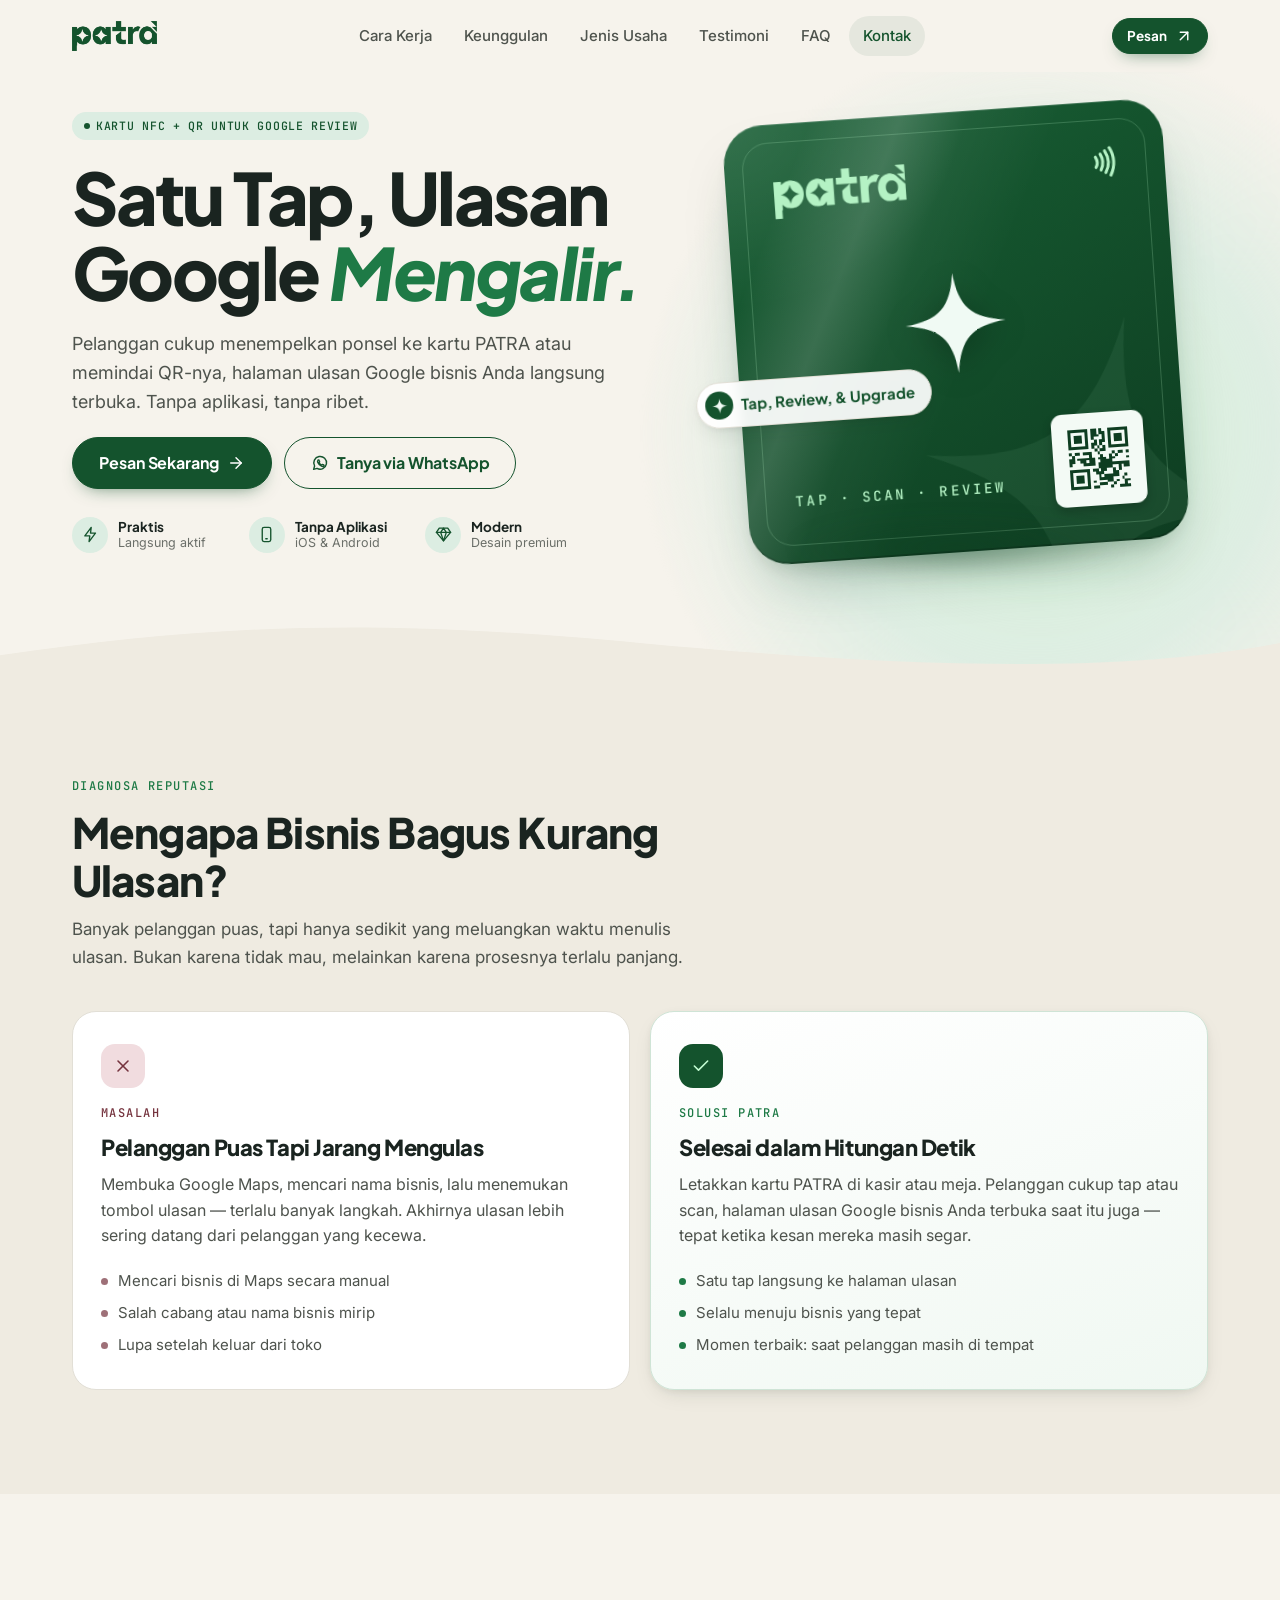
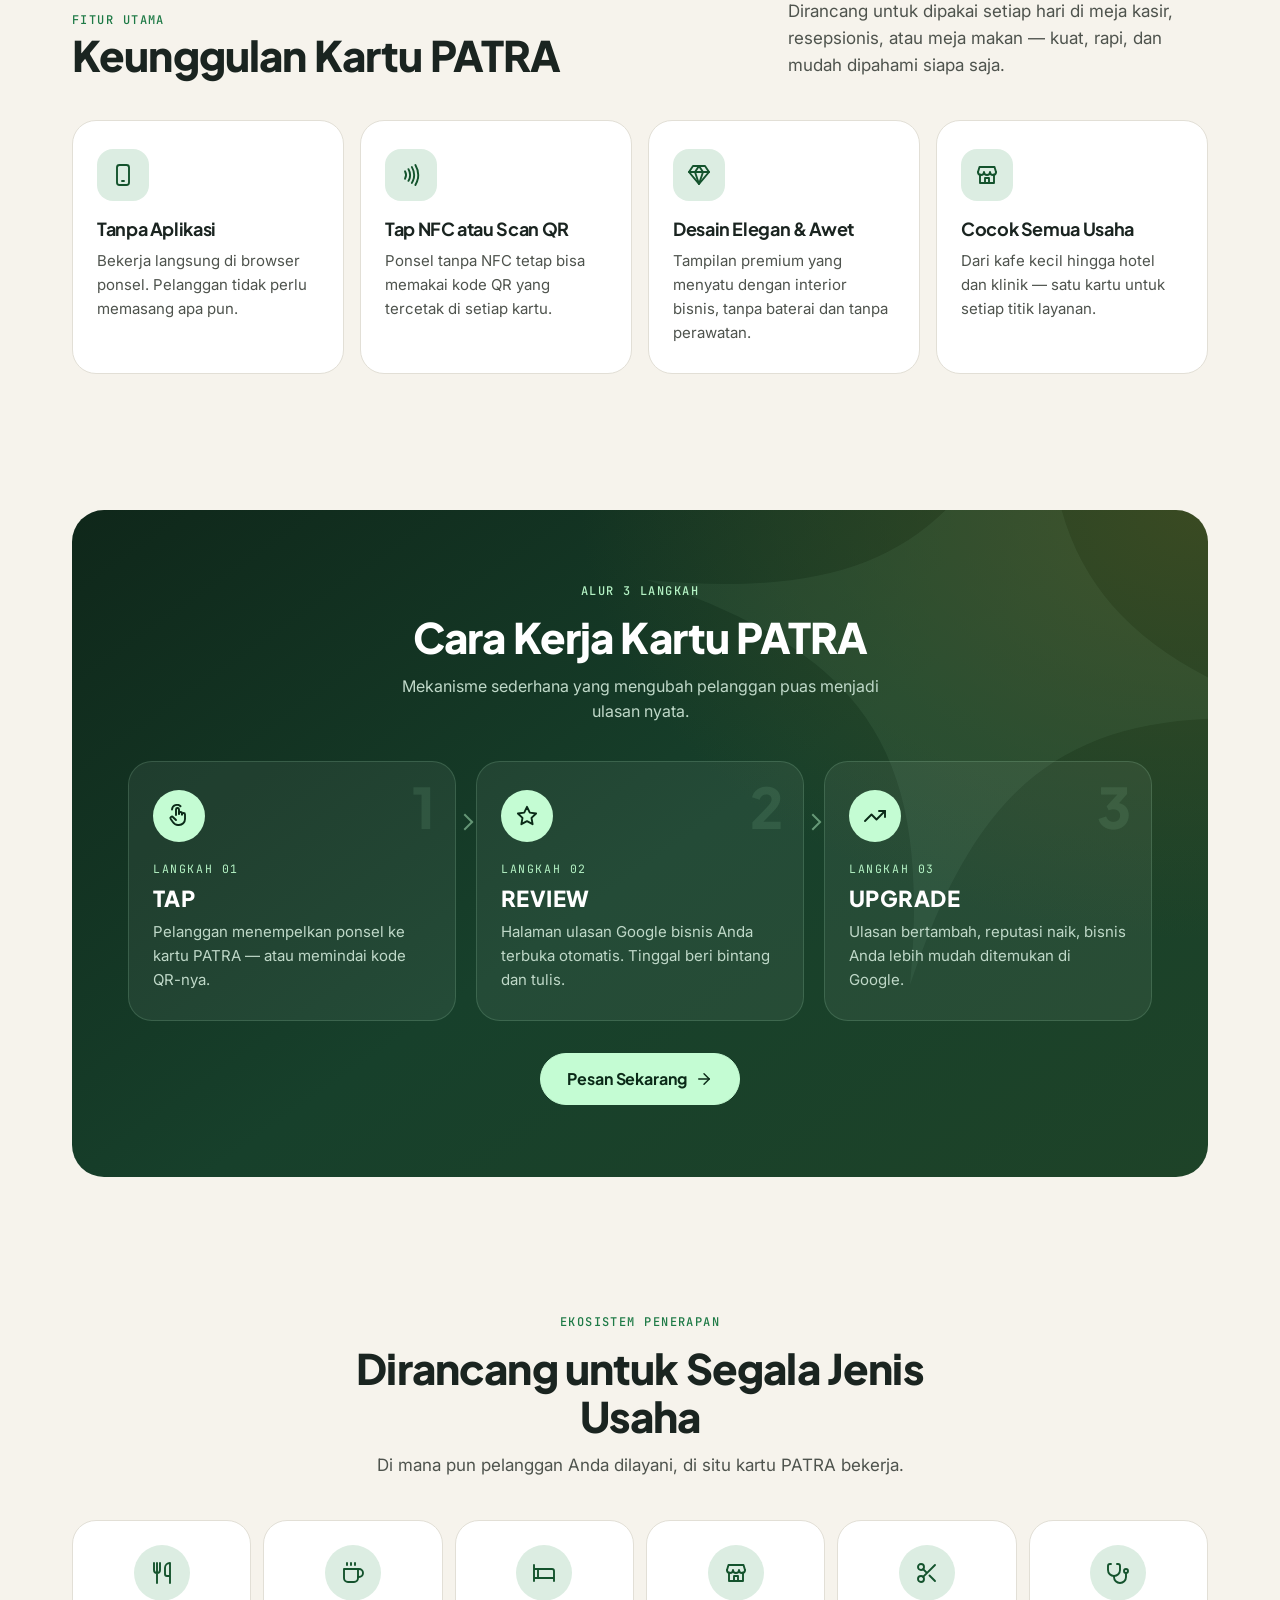
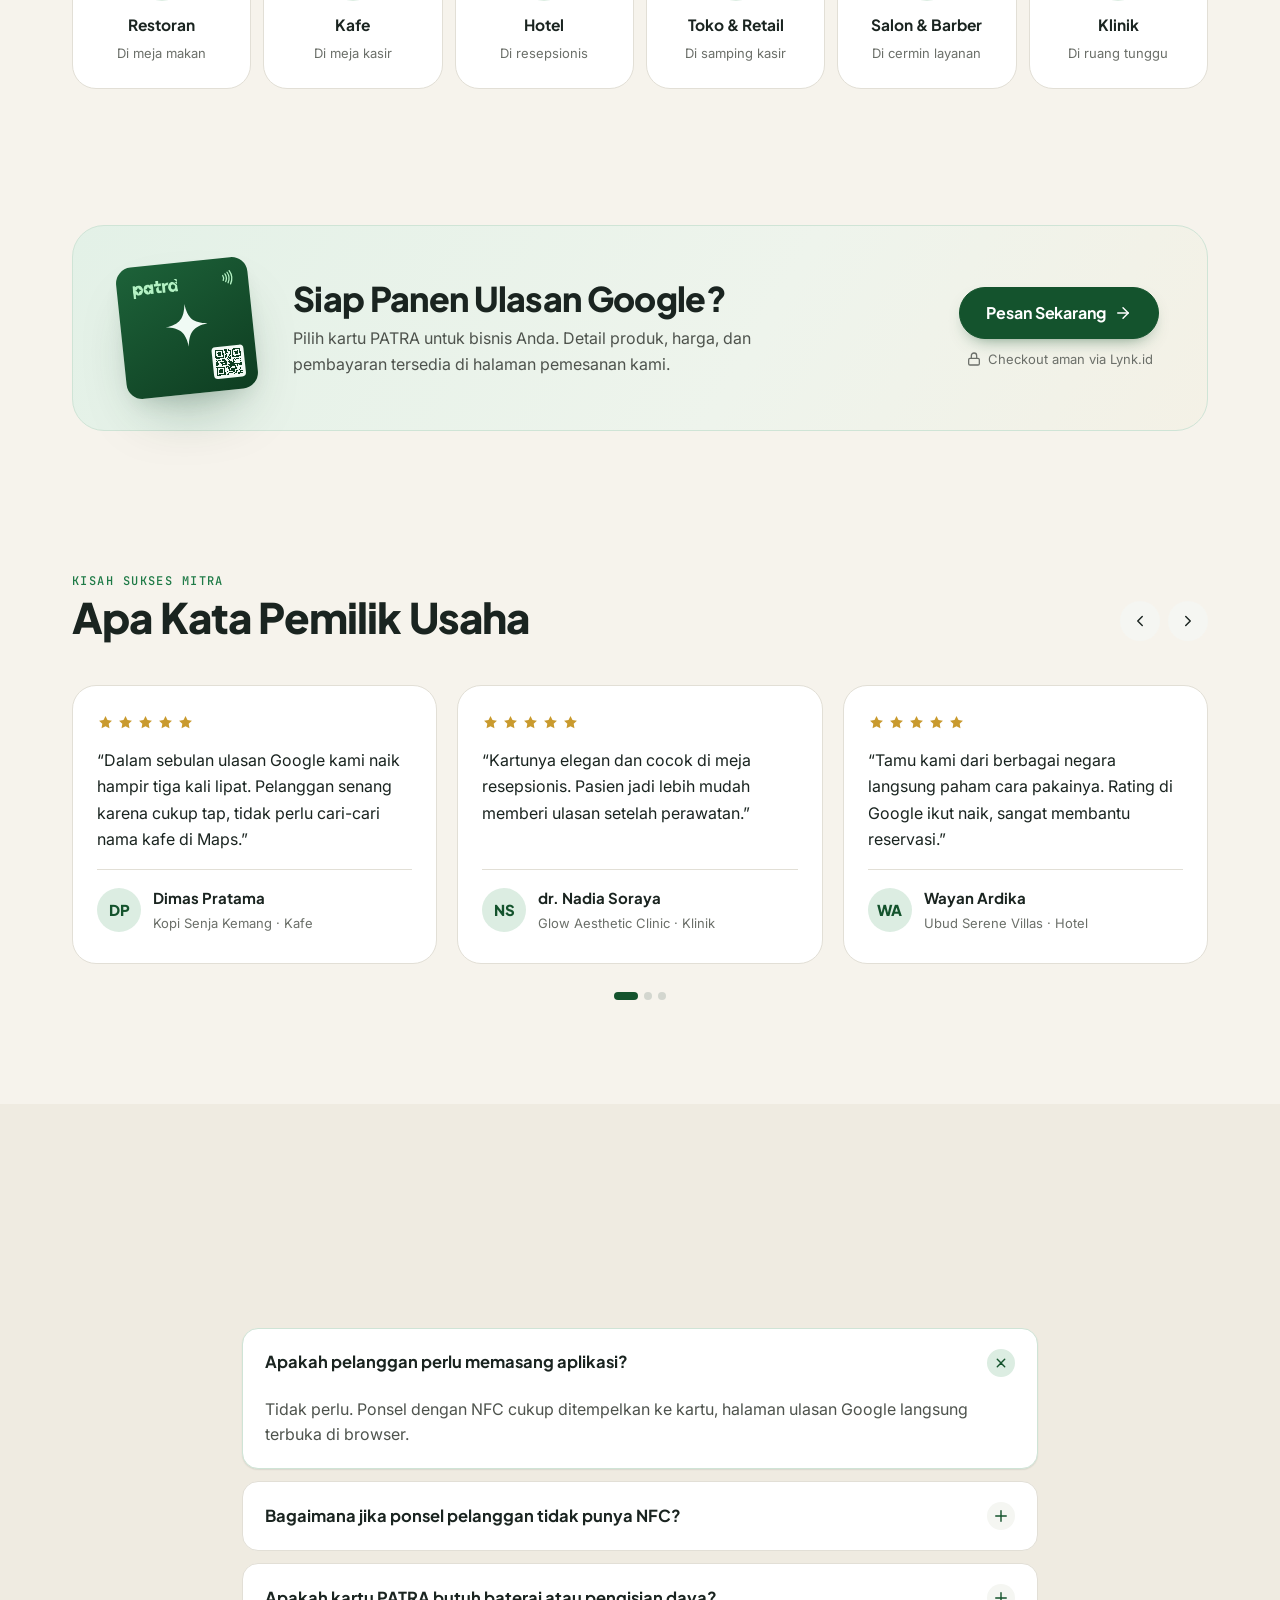
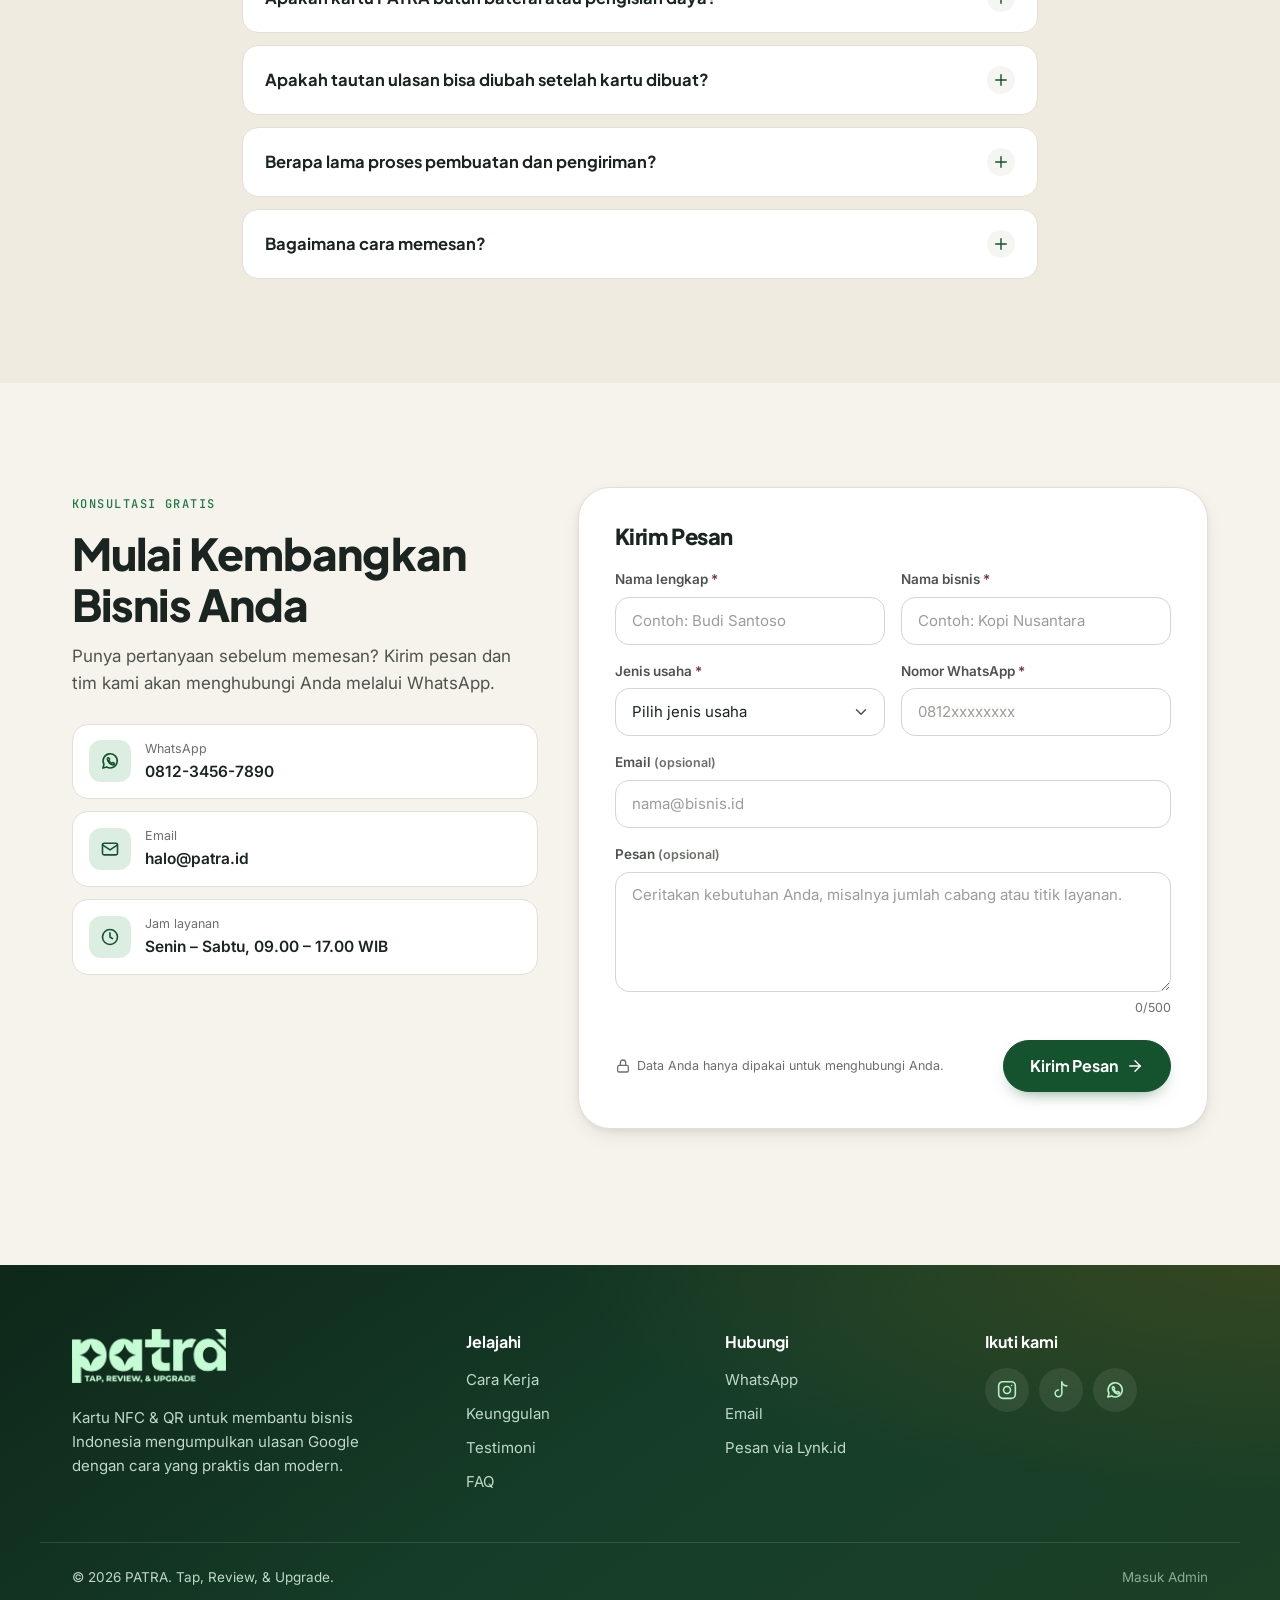
==== index.html @ 04a76102 "Add files via upload" ====
<!DOCTYPE html>
<html lang="id">
<head>
  <meta charset="UTF-8">
  <meta name="viewport" content="width=device-width, initial-scale=1, viewport-fit=cover">
  <title>PATRA — Kartu NFC untuk Ulasan Google Bisnis Anda</title>
  <meta name="description" content="Tingkatkan ulasan Google bisnis Anda dengan kartu NFC & QR PATRA. Satu tap, pelanggan langsung menulis ulasan. Tanpa aplikasi.">
  <meta name="theme-color" content="#14532D">
  <link rel="icon" href="assets/img/favicon.svg" type="image/svg+xml">
  <meta property="og:type" content="website">
  <meta property="og:title" content="PATRA — Tap, Review, & Upgrade">
  <meta property="og:description" content="Kartu NFC & QR yang membuat pelanggan menulis ulasan Google hanya dengan satu tap.">
  <meta property="og:image" content="assets/img/kartu-patra.webp">
  <meta name="twitter:card" content="summary_large_image">

  <link rel="preconnect" href="https://fonts.googleapis.com">
  <link rel="preconnect" href="https://fonts.gstatic.com" crossorigin>
  <link rel="preconnect" href="https://script.google.com">
  <link rel="preconnect" href="https://script.googleusercontent.com" crossorigin>
  <link rel="stylesheet" href="https://fonts.googleapis.com/css2?family=Inter:wght@400;500;600&family=JetBrains+Mono:wght@500&family=Plus+Jakarta+Sans:ital,wght@0,600;0,700;0,800;1,800&display=swap">
  <link rel="stylesheet" href="assets/css/base.css">
  <link rel="stylesheet" href="assets/css/landing.css">

  <!-- Intro: tampil sekali per sesi. Diputuskan sebelum render agar tidak berkedip. -->
  <script>
    (function () {
      var seen = false, reduce = false;
      try { seen = sessionStorage.getItem('patra:intro') === '1'; } catch (e) {}
      try { reduce = matchMedia('(prefers-reduced-motion: reduce)').matches; } catch (e) {}
      document.documentElement.className += seen ? ' no-intro' : (' has-intro' + (reduce ? ' intro-static' : ''));
    })();
  </script>
</head>
<body>
  <a class="skip-link" href="#main">Langsung ke konten</a>

  <!-- ===================== INTRO VIDEO LOGO ===================== -->
  <div id="intro" class="intro" role="dialog" aria-label="Intro logo PATRA" aria-hidden="false">
    <video id="introVideo" class="intro__video" muted playsinline preload="auto" poster="assets/img/intro-poster.jpg" aria-hidden="true"></video>
    <span class="logo logo--lockup intro__static" aria-hidden="true"></span>
    <button id="introSkip" class="intro__skip" type="button">Lewati <i data-ic="arrow-right" class="ic-sm"></i></button>
  </div>

  <!-- ===================== NAVBAR ===================== -->
  <header class="nav" id="nav">
    <div class="container nav__inner">
      <a href="#top" class="nav__brand" aria-label="PATRA — ke atas halaman"><span class="logo"></span></a>
      <nav class="nav__links" aria-label="Menu utama">
        <a href="#cara-kerja">Cara Kerja</a>
        <a href="#keunggulan">Keunggulan</a>
        <a href="#usaha">Jenis Usaha</a>
        <a href="#testimoni">Testimoni</a>
        <a href="#faq">FAQ</a>
        <a href="#kontak">Kontak</a>
      </nav>
      <div class="nav__actions">
        <a class="btn btn--primary btn--sm nav__cta" data-order data-pos="navbar" href="https://lynk.id/patra" target="_blank" rel="noopener">Pesan <i data-ic="arrow-up-right"></i></a>
        <button class="btn btn--icon btn--secondary nav__burger" id="menuBtn" type="button" aria-label="Buka menu" aria-expanded="false" aria-controls="mobileMenu"><i data-ic="menu"></i></button>
      </div>
    </div>
  </header>

  <div class="mmenu" id="mobileMenu" hidden>
    <div class="mmenu__head">
      <span class="logo"></span>
      <button class="btn btn--icon btn--secondary" id="menuClose" type="button" aria-label="Tutup menu"><i data-ic="x"></i></button>
    </div>
    <nav class="mmenu__links" aria-label="Menu ponsel">
      <a href="#cara-kerja">Cara Kerja <i data-ic="chevron-right"></i></a>
      <a href="#keunggulan">Keunggulan <i data-ic="chevron-right"></i></a>
      <a href="#usaha">Jenis Usaha <i data-ic="chevron-right"></i></a>
      <a href="#testimoni">Testimoni <i data-ic="chevron-right"></i></a>
      <a href="#faq">FAQ <i data-ic="chevron-right"></i></a>
      <a href="#kontak">Kontak <i data-ic="chevron-right"></i></a>
    </nav>
    <div class="mmenu__foot">
      <a class="btn btn--primary btn--lg btn--block" data-order data-pos="menu-hp" href="https://lynk.id/patra" target="_blank" rel="noopener">Pesan Sekarang <i data-ic="arrow-right"></i></a>
      <a class="btn btn--secondary btn--lg btn--block" data-wa data-pos="menu-hp" href="#" target="_blank" rel="noopener"><i data-ic="whatsapp"></i> Tanya via WhatsApp</a>
    </div>
  </div>

  <main id="main">
    <!-- ===================== HERO ===================== -->
    <section class="hero" id="top">
      <div class="hero__blob" aria-hidden="true"></div>
      <div class="container hero__grid">
        <div class="hero__copy">
          <span class="chip reveal"><span class="dot"></span>Kartu NFC + QR untuk Google Review</span>
          <h1 class="hero__title reveal" id="heroTitle">Satu Tap, Ulasan Google <em>Mengalir.</em></h1>
          <p class="hero__sub reveal" id="heroSub">Pelanggan cukup menempelkan ponsel ke kartu PATRA atau memindai QR-nya, halaman ulasan Google bisnis Anda langsung terbuka. Tanpa aplikasi, tanpa ribet.</p>
          <div class="hero__ctas reveal">
            <a class="btn btn--primary btn--lg" data-order data-pos="hero" href="https://lynk.id/patra" target="_blank" rel="noopener">Pesan Sekarang <i data-ic="arrow-right"></i></a>
            <a class="btn btn--outline btn--lg" data-wa data-pos="hero" href="#" target="_blank" rel="noopener"><i data-ic="whatsapp"></i> Tanya via WhatsApp</a>
          </div>
          <ul class="hero__minis reveal" role="list">
            <li><span class="mini-ic"><i data-ic="zap"></i></span><span><b>Praktis</b>Langsung aktif</span></li>
            <li><span class="mini-ic"><i data-ic="smartphone"></i></span><span><b>Tanpa Aplikasi</b>iOS &amp; Android</span></li>
            <li><span class="mini-ic"><i data-ic="gem"></i></span><span><b>Modern</b>Desain premium</span></li>
          </ul>
        </div>

        <div class="hero__visual reveal">
          <div class="pcard-stage" id="cardStage">
            <div class="pcard" id="heroCard" aria-label="Kartu PATRA: logo patra, ikon NFC, bintang, tulisan TAP · SCAN · REVIEW, dan kode QR" role="img">
              <span class="pcard__sheen" aria-hidden="true"></span>
              <span class="pcard__leaf" aria-hidden="true"></span>
              <span class="pcard__frame" aria-hidden="true"></span>
              <span class="logo pcard__logo" aria-hidden="true"></span>
              <span class="pcard__nfc" aria-hidden="true"><i data-ic="nfc"></i></span>
              <img class="pcard__star" src="assets/img/star.svg" alt="" width="100" height="100">
              <span class="pcard__tag" aria-hidden="true">TAP · SCAN · REVIEW</span>
              <span class="pcard__qr" aria-hidden="true"><img src="assets/img/qr.svg" alt="" width="23" height="23"></span>
            </div>
            <div class="hero__badge" aria-hidden="true"><span class="hero__badge-ic"><img src="assets/img/star.svg" alt=""></span>Tap, Review, &amp; Upgrade</div>
            <div class="hero__shadow" aria-hidden="true"></div>
          </div>
        </div>
      </div>
      <svg class="wave wave--bottom" viewBox="0 0 1440 90" preserveAspectRatio="none" aria-hidden="true"><path d="M0 60C240 10 420 0 720 40s540 50 720 0v50H0z"/></svg>
    </section>

    <!-- ===================== MASALAH & SOLUSI ===================== -->
    <section class="section section--alt" id="masalah">
      <div class="container">
        <header class="sec-head reveal">
          <span class="eyebrow">Diagnosa reputasi</span>
          <h2>Mengapa Bisnis Bagus Kurang Ulasan?</h2>
          <p>Banyak pelanggan puas, tapi hanya sedikit yang meluangkan waktu menulis ulasan. Bukan karena tidak mau, melainkan karena prosesnya terlalu panjang.</p>
        </header>
        <div class="ps-grid">
          <article class="ps-card ps-card--problem reveal">
            <span class="ps-ic"><i data-ic="x"></i></span>
            <span class="eyebrow eyebrow--burgundy">Masalah</span>
            <h3>Pelanggan Puas Tapi Jarang Mengulas</h3>
            <p>Membuka Google Maps, mencari nama bisnis, lalu menemukan tombol ulasan — terlalu banyak langkah. Akhirnya ulasan lebih sering datang dari pelanggan yang kecewa.</p>
            <ul class="ps-list"><li>Mencari bisnis di Maps secara manual</li><li>Salah cabang atau nama bisnis mirip</li><li>Lupa setelah keluar dari toko</li></ul>
          </article>
          <article class="ps-card ps-card--solution reveal">
            <span class="ps-ic"><i data-ic="check"></i></span>
            <span class="eyebrow">Solusi PATRA</span>
            <h3>Selesai dalam Hitungan Detik</h3>
            <p>Letakkan kartu PATRA di kasir atau meja. Pelanggan cukup tap atau scan, halaman ulasan Google bisnis Anda terbuka saat itu juga — tepat ketika kesan mereka masih segar.</p>
            <ul class="ps-list"><li>Satu tap langsung ke halaman ulasan</li><li>Selalu menuju bisnis yang tepat</li><li>Momen terbaik: saat pelanggan masih di tempat</li></ul>
          </article>
        </div>
      </div>
    </section>

    <!-- ===================== KEUNGGULAN ===================== -->
    <section class="section" id="keunggulan">
      <div class="container">
        <header class="sec-head sec-head--split reveal">
          <div>
            <span class="eyebrow">Fitur utama</span>
            <h2>Keunggulan Kartu PATRA</h2>
          </div>
          <p>Dirancang untuk dipakai setiap hari di meja kasir, resepsionis, atau meja makan — kuat, rapi, dan mudah dipahami siapa saja.</p>
        </header>
        <div class="feat-grid">
          <article class="feat reveal"><span class="feat__ic"><i data-ic="smartphone"></i></span><h3>Tanpa Aplikasi</h3><p>Bekerja langsung di browser ponsel. Pelanggan tidak perlu memasang apa pun.</p></article>
          <article class="feat reveal"><span class="feat__ic"><i data-ic="nfc"></i></span><h3>Tap NFC atau Scan QR</h3><p>Ponsel tanpa NFC tetap bisa memakai kode QR yang tercetak di setiap kartu.</p></article>
          <article class="feat reveal"><span class="feat__ic"><i data-ic="gem"></i></span><h3>Desain Elegan &amp; Awet</h3><p>Tampilan premium yang menyatu dengan interior bisnis, tanpa baterai dan tanpa perawatan.</p></article>
          <article class="feat reveal"><span class="feat__ic"><i data-ic="store"></i></span><h3>Cocok Semua Usaha</h3><p>Dari kafe kecil hingga hotel dan klinik — satu kartu untuk setiap titik layanan.</p></article>
        </div>
      </div>
    </section>

    <!-- ===================== CARA KERJA ===================== -->
    <section class="section section--tight" id="cara-kerja">
      <div class="container">
        <div class="band reveal">
          <div class="band__glow" aria-hidden="true"></div>
          <header class="band__head">
            <span class="eyebrow eyebrow--mint">Alur 3 langkah</span>
            <h2>Cara Kerja Kartu PATRA</h2>
            <p>Mekanisme sederhana yang mengubah pelanggan puas menjadi ulasan nyata.</p>
          </header>
          <ol class="steps" role="list">
            <li class="step">
              <span class="step__num">1</span>
              <span class="step__ic"><i data-ic="tap"></i></span>
              <span class="step__k">Langkah 01</span>
              <h3>TAP</h3>
              <p>Pelanggan menempelkan ponsel ke kartu PATRA — atau memindai kode QR-nya.</p>
            </li>
            <li class="step">
              <span class="step__num">2</span>
              <span class="step__ic"><i data-ic="star"></i></span>
              <span class="step__k">Langkah 02</span>
              <h3>REVIEW</h3>
              <p>Halaman ulasan Google bisnis Anda terbuka otomatis. Tinggal beri bintang dan tulis.</p>
            </li>
            <li class="step">
              <span class="step__num">3</span>
              <span class="step__ic"><i data-ic="trending-up"></i></span>
              <span class="step__k">Langkah 03</span>
              <h3>UPGRADE</h3>
              <p>Ulasan bertambah, reputasi naik, bisnis Anda lebih mudah ditemukan di Google.</p>
            </li>
          </ol>
          <div class="band__cta">
            <a class="btn btn--mint btn--lg" data-order data-pos="cara-kerja" href="https://lynk.id/patra" target="_blank" rel="noopener">Pesan Sekarang <i data-ic="arrow-right"></i></a>
          </div>
        </div>
      </div>
    </section>

    <!-- ===================== JENIS USAHA ===================== -->
    <section class="section" id="usaha">
      <div class="container">
        <header class="sec-head sec-head--center reveal">
          <span class="eyebrow">Ekosistem penerapan</span>
          <h2>Dirancang untuk Segala Jenis Usaha</h2>
          <p>Di mana pun pelanggan Anda dilayani, di situ kartu PATRA bekerja.</p>
        </header>
        <ul class="biz-grid" role="list">
          <li class="biz reveal"><span class="biz__ic"><i data-ic="utensils"></i></span><b>Restoran</b><span>Di meja makan</span></li>
          <li class="biz reveal"><span class="biz__ic"><i data-ic="coffee"></i></span><b>Kafe</b><span>Di meja kasir</span></li>
          <li class="biz reveal"><span class="biz__ic"><i data-ic="bed"></i></span><b>Hotel</b><span>Di resepsionis</span></li>
          <li class="biz reveal"><span class="biz__ic"><i data-ic="store"></i></span><b>Toko &amp; Retail</b><span>Di samping kasir</span></li>
          <li class="biz reveal"><span class="biz__ic"><i data-ic="scissors"></i></span><b>Salon &amp; Barber</b><span>Di cermin layanan</span></li>
          <li class="biz reveal"><span class="biz__ic"><i data-ic="stethoscope"></i></span><b>Klinik</b><span>Di ruang tunggu</span></li>
        </ul>
      </div>
    </section>

    <!-- ===================== CTA PEMESANAN ===================== -->
    <section class="section section--tight" id="pesan">
      <div class="container">
        <div class="cta reveal">
          <div class="cta__card" aria-hidden="true">
            <span class="logo"></span>
            <span class="cta__nfc"><i data-ic="nfc"></i></span>
            <img src="assets/img/star.svg" alt="" class="cta__star">
            <span class="cta__qr"><img src="assets/img/qr.svg" alt=""></span>
          </div>
          <div class="cta__copy">
            <h2>Siap Panen Ulasan Google?</h2>
            <p>Pilih kartu PATRA untuk bisnis Anda. Detail produk, harga, dan pembayaran tersedia di halaman pemesanan kami.</p>
          </div>
          <div class="cta__act">
            <a class="btn btn--primary btn--lg" data-order data-pos="cta" href="https://lynk.id/patra" target="_blank" rel="noopener">Pesan Sekarang <i data-ic="arrow-right"></i></a>
            <span class="cta__note"><i data-ic="lock" class="ic-sm"></i> Checkout aman via Lynk.id</span>
          </div>
        </div>
      </div>
    </section>

    <!-- ===================== TESTIMONI ===================== -->
    <section class="section" id="testimoni">
      <div class="container">
        <header class="sec-head sec-head--split reveal">
          <div>
            <span class="eyebrow">Kisah sukses mitra</span>
            <h2>Apa Kata Pemilik Usaha</h2>
          </div>
          <div class="slider-nav">
            <button class="btn btn--icon btn--secondary" type="button" id="testiPrev" aria-label="Testimoni sebelumnya"><i data-ic="chevron-left"></i></button>
            <button class="btn btn--icon btn--secondary" type="button" id="testiNext" aria-label="Testimoni berikutnya"><i data-ic="chevron-right"></i></button>
          </div>
        </header>
        <div class="testi-track" id="testiTrack" tabindex="0" aria-label="Daftar testimoni, geser untuk melihat lainnya"></div>
        <div class="testi-dots" id="testiDots" aria-hidden="true"></div>
      </div>
    </section>

    <!-- ===================== FAQ ===================== -->
    <section class="section section--alt" id="faq">
      <div class="container container--narrow">
        <header class="sec-head sec-head--center reveal">
          <span class="eyebrow">Tanya jawab</span>
          <h2>Pertanyaan yang Sering Diajukan</h2>
        </header>
        <div class="faq" id="faqList"></div>
      </div>
    </section>

    <!-- ===================== KONTAK ===================== -->
    <section class="section" id="kontak">
      <div class="container">
        <div class="contact reveal">
          <div class="contact__info">
            <span class="eyebrow">Konsultasi gratis</span>
            <h2>Mulai Kembangkan Bisnis Anda</h2>
            <p>Punya pertanyaan sebelum memesan? Kirim pesan dan tim kami akan menghubungi Anda melalui WhatsApp.</p>
            <ul class="contact__list" role="list">
              <li><span class="ci"><i data-ic="whatsapp"></i></span><span><small>WhatsApp</small><a data-wa data-pos="kontak" href="#" target="_blank" rel="noopener" id="contactWa">0812-3456-7890</a></span></li>
              <li><span class="ci"><i data-ic="mail"></i></span><span><small>Email</small><a href="mailto:halo@patra.id" id="contactEmail">halo@patra.id</a></span></li>
              <li><span class="ci"><i data-ic="clock"></i></span><span><small>Jam layanan</small><b id="contactHours">Senin – Sabtu, 09.00 – 17.00 WIB</b></span></li>
            </ul>
          </div>

          <div class="contact__form-wrap">
            <form class="contact__form" id="leadForm" novalidate>
              <h3>Kirim Pesan</h3>
              <div class="form-grid">
                <div class="field" data-f="nama">
                  <label for="fNama">Nama lengkap <span class="req">*</span></label>
                  <input class="input" id="fNama" name="nama" autocomplete="name" maxlength="80" required placeholder="Contoh: Budi Santoso">
                </div>
                <div class="field" data-f="bisnis">
                  <label for="fBisnis">Nama bisnis <span class="req">*</span></label>
                  <input class="input" id="fBisnis" name="bisnis" autocomplete="organization" maxlength="80" required placeholder="Contoh: Kopi Nusantara">
                </div>
                <div class="field" data-f="jenis">
                  <label for="fJenis">Jenis usaha <span class="req">*</span></label>
                  <select class="select" id="fJenis" name="jenis" required>
                    <option value="">Pilih jenis usaha</option>
                    <option>Restoran</option><option>Kafe</option><option>Hotel</option><option>Toko / Retail</option>
                    <option>Salon &amp; Barbershop</option><option>Klinik</option><option>Bengkel</option><option>Lainnya</option>
                  </select>
                </div>
                <div class="field" data-f="wa">
                  <label for="fWa">Nomor WhatsApp <span class="req">*</span></label>
                  <input class="input" id="fWa" name="wa" type="tel" inputmode="tel" autocomplete="tel" maxlength="18" required placeholder="0812xxxxxxxx">
                </div>
                <div class="field field--full" data-f="email">
                  <label for="fEmail">Email <span class="field-hint">(opsional)</span></label>
                  <input class="input" id="fEmail" name="email" type="email" inputmode="email" autocomplete="email" maxlength="120" placeholder="nama@bisnis.id">
                </div>
                <div class="field field--full" data-f="pesan">
                  <label for="fPesan">Pesan <span class="field-hint">(opsional)</span></label>
                  <textarea class="textarea" id="fPesan" name="pesan" maxlength="500" placeholder="Ceritakan kebutuhan Anda, misalnya jumlah cabang atau titik layanan."></textarea>
                  <span class="field-hint counter" id="pesanCount">0/500</span>
                </div>
                <!-- honeypot: dibiarkan kosong oleh manusia -->
                <div class="hp" aria-hidden="true"><label for="fWeb">Website</label><input id="fWeb" name="website" tabindex="-1" autocomplete="off"></div>
              </div>
              <div class="form-foot">
                <span class="field-hint"><i data-ic="lock" class="ic-sm"></i> Data Anda hanya dipakai untuk menghubungi Anda.</span>
                <button class="btn btn--primary btn--lg" type="submit" id="leadSubmit">Kirim Pesan <i data-ic="arrow-right"></i></button>
              </div>
            </form>

            <div class="contact__done" id="leadDone" hidden tabindex="-1">
              <span class="done-ic"><i data-ic="check"></i></span>
              <h3>Terima kasih!</h3>
              <p>Pesan Anda sudah kami terima. Tim PATRA akan segera menghubungi Anda melalui WhatsApp.</p>
              <div class="done-act">
                <a class="btn btn--primary" data-order data-pos="form-sukses" href="https://lynk.id/patra" target="_blank" rel="noopener">Pesan Sekarang <i data-ic="arrow-right"></i></a>
                <a class="btn btn--outline" data-wa data-pos="form-sukses" href="#" target="_blank" rel="noopener"><i data-ic="whatsapp"></i> Chat WhatsApp</a>
              </div>
              <button class="link-btn" type="button" id="leadAgain">Kirim pesan lain</button>
            </div>
          </div>
        </div>
      </div>
    </section>
  </main>

  <!-- ===================== FOOTER ===================== -->
  <footer class="footer">
    <div class="container footer__grid">
      <div class="footer__brand">
        <span class="logo logo--lockup"></span>
        <p>Kartu NFC &amp; QR untuk membantu bisnis Indonesia mengumpulkan ulasan Google dengan cara yang praktis dan modern.</p>
      </div>
      <nav class="footer__col" aria-label="Tautan footer">
        <b>Jelajahi</b>
        <a href="#cara-kerja">Cara Kerja</a><a href="#keunggulan">Keunggulan</a><a href="#testimoni">Testimoni</a><a href="#faq">FAQ</a>
      </nav>
      <div class="footer__col">
        <b>Hubungi</b>
        <a data-wa data-pos="footer" href="#" target="_blank" rel="noopener">WhatsApp</a>
        <a href="mailto:halo@patra.id" id="footerEmail">Email</a>
        <a data-order data-pos="footer" href="https://lynk.id/patra" target="_blank" rel="noopener">Pesan via Lynk.id</a>
      </div>
      <div class="footer__col">
        <b>Ikuti kami</b>
        <div class="footer__social">
          <a id="socIg" href="https://instagram.com/patra.id" target="_blank" rel="noopener" aria-label="Instagram PATRA"><i data-ic="instagram"></i></a>
          <a id="socTt" href="https://tiktok.com/@patra.id" target="_blank" rel="noopener" aria-label="TikTok PATRA"><i data-ic="tiktok"></i></a>
          <a data-wa data-pos="footer" href="#" target="_blank" rel="noopener" aria-label="WhatsApp PATRA"><i data-ic="whatsapp"></i></a>
        </div>
      </div>
    </div>
    <div class="container footer__bottom">
      <span>© <span id="year">2026</span> PATRA. Tap, Review, &amp; Upgrade.</span>
      <a href="admin.html" class="footer__admin">Masuk Admin</a>
    </div>
  </footer>

  <!-- ===================== BAR PESAN MENGAMBANG (HP) ===================== -->
  <div class="sticky-bar" id="stickyBar" aria-hidden="true">
    <a class="btn btn--primary btn--lg sticky-bar__order" data-order data-pos="mengambang" href="https://lynk.id/patra" target="_blank" rel="noopener" tabindex="-1">Pesan Sekarang <i data-ic="arrow-right"></i></a>
    <a class="btn btn--icon sticky-bar__wa" data-wa data-pos="mengambang" href="#" target="_blank" rel="noopener" aria-label="Chat WhatsApp" tabindex="-1"><i data-ic="whatsapp"></i></a>
  </div>

  <script src="assets/js/config.js" defer></script>
  <script src="assets/js/core.js" defer></script>
  <script src="assets/js/landing.js" defer></script>
</body>
</html>
---- assets/css/base.css ----
/* ==========================================================================
   PATRA — Design tokens & komponen dasar (Forest Modern Minimalist)
   Dipakai bersama oleh landing page (index.html) dan panel admin (admin.html)
   ========================================================================== */

:root {
  /* Brand */
  --forest: #14532D;
  --forest-deep: #0E3D21;
  --forest-ink: #0B2A18;
  --green: #1E7A46;
  --burgundy: #75333E;
  --neutral: #757873;
  --mint: #B4F2C4;
  --mint-logo: #C4FCD3;
  --mint-soft: #D7F2DF;
  --green-tint: #DCEDE2;
  --burgundy-tint: #F1DCDF;
  --gold: #C99A2E;
  --gold-tint: #F6EBCF;
  --danger: #B42318;
  --danger-tint: #FBE4E1;

  /* Permukaan & teks */
  --bg: #F6F3EC;
  --bg-alt: #EFEBE1;
  --surface: #FFFFFF;
  --surface-2: #F5F6F2;
  --line: #E2DFD6;
  --line-strong: #D3D6CF;
  --text: #1A2420;
  --text-2: #4E534D;
  --text-3: #6B6F69;
  --on-dark: #F2FBF5;
  --on-dark-2: #BFD8C8;

  --brand-gradient: radial-gradient(120% 140% at 100% 0%, #3A4A22 0%, rgba(58,74,34,0) 46%),
                    linear-gradient(145deg, #0F271A 0%, #17402B 52%, #1E4328 100%);

  /* Tipografi */
  --font-head: "Plus Jakarta Sans", system-ui, -apple-system, "Segoe UI", sans-serif;
  --font-body: "Inter", system-ui, -apple-system, "Segoe UI", sans-serif;
  --font-mono: "JetBrains Mono", ui-monospace, SFMono-Regular, Menlo, monospace;

  /* Bentuk & kedalaman */
  --r-sm: 10px;
  --r-md: 16px;
  --r-lg: 24px;
  --r-xl: 32px;
  --r-pill: 999px;
  --shadow-sm: 0 1px 2px rgba(20, 40, 28, .06), 0 1px 1px rgba(20, 40, 28, .04);
  --shadow-md: 0 8px 24px -10px rgba(20, 40, 28, .18), 0 2px 6px rgba(20, 40, 28, .05);
  --shadow-lg: 0 30px 60px -24px rgba(14, 61, 33, .38), 0 10px 24px -12px rgba(14, 61, 33, .2);
  --ring: 0 0 0 3px rgba(30, 122, 70, .28);

  --ease-out: cubic-bezier(.22, 1, .36, 1);
  --ease-in-out: cubic-bezier(.65, 0, .35, 1);
  --t-fast: 160ms;
  --t-med: 260ms;

  color-scheme: light;
}

/* ---------- Reset ringan ---------- */
*, *::before, *::after { box-sizing: border-box; }
html { -webkit-text-size-adjust: 100%; scroll-behavior: smooth; }
body {
  margin: 0;
  font-family: var(--font-body);
  font-size: 16px;
  line-height: 1.6;
  color: var(--text);
  background: var(--bg);
  -webkit-font-smoothing: antialiased;
  text-rendering: optimizeLegibility;
  overflow-x: hidden;
}
img, svg, video { display: block; max-width: 100%; }
button, input, select, textarea { font: inherit; color: inherit; }
a { color: var(--forest); text-decoration: none; }
a:hover { color: var(--green); }
h1, h2, h3, h4 { font-family: var(--font-head); line-height: 1.15; letter-spacing: -.02em; margin: 0; color: var(--text); }
p { margin: 0; }
[hidden] { display: none !important; }
::selection { background: var(--mint); color: var(--forest-ink); }
:focus-visible { outline: none; box-shadow: var(--ring); border-radius: 8px; }

.sr-only { position: absolute; width: 1px; height: 1px; padding: 0; margin: -1px; overflow: hidden; clip: rect(0 0 0 0); white-space: nowrap; border: 0; }
.skip-link { position: absolute; left: 12px; top: -60px; z-index: 1000; background: var(--forest); color: #fff; padding: 10px 16px; border-radius: var(--r-pill); }
.skip-link:focus { top: 12px; color: #fff; }

/* ---------- Ikon (SVG inline, gaya garis) ---------- */
.ic { width: 20px; height: 20px; flex: none; stroke: currentColor; fill: none; stroke-width: 1.9; stroke-linecap: round; stroke-linejoin: round; }
.ic-sm { width: 16px; height: 16px; }
.ic-lg { width: 24px; height: 24px; }
.ic-fill { fill: currentColor; stroke: none; }

/* ---------- Logo (PNG putih sebagai mask → warna bebas) ---------- */
.logo {
  display: inline-block;
  aspect-ratio: 640 / 225;
  height: 30px;
  background: currentColor;
  -webkit-mask: url("../img/logo-wordmark.png") center / contain no-repeat;
          mask: url("../img/logo-wordmark.png") center / contain no-repeat;
  color: var(--forest);
}
.logo--lockup { -webkit-mask-image: url("../img/logo-lockup.png"); mask-image: url("../img/logo-lockup.png"); }

/* ---------- Tombol ---------- */
.btn {
  --btn-bg: var(--surface);
  --btn-fg: var(--text);
  --btn-bd: var(--line-strong);
  display: inline-flex; align-items: center; justify-content: center; gap: 8px;
  min-height: 44px; padding: 10px 20px;
  border-radius: var(--r-pill);
  border: 1px solid var(--btn-bd);
  background: var(--btn-bg); color: var(--btn-fg);
  font-family: var(--font-head); font-weight: 700; font-size: 15px; letter-spacing: -.005em;
  line-height: 1.2; white-space: nowrap; cursor: pointer; user-select: none;
  transition: transform var(--t-fast) var(--ease-out), background-color var(--t-fast), box-shadow var(--t-fast), border-color var(--t-fast), color var(--t-fast);
  -webkit-tap-highlight-color: transparent;
}
.btn:hover { color: var(--btn-fg); transform: translateY(-1px); }
.btn:active { transform: translateY(0) scale(.98); }
.btn[disabled], .btn[aria-busy="true"] { opacity: .65; cursor: not-allowed; transform: none; }
.btn--primary { --btn-bg: var(--forest); --btn-fg: #fff; --btn-bd: var(--forest); box-shadow: 0 8px 18px -10px rgba(20, 83, 45, .7); }
.btn--primary:hover { --btn-bg: var(--forest-deep); }
.btn--secondary { --btn-bg: var(--surface-2); --btn-fg: var(--text); --btn-bd: transparent; }
.btn--secondary:hover { --btn-bg: var(--green-tint); }
.btn--inverted { --btn-bg: var(--forest-ink); --btn-fg: #fff; --btn-bd: var(--forest-ink); }
.btn--outline { --btn-bg: transparent; --btn-fg: var(--forest); --btn-bd: currentColor; }
.btn--outline:hover { --btn-bg: var(--green-tint); }
.btn--mint { --btn-bg: var(--mint-logo); --btn-fg: var(--forest-ink); --btn-bd: var(--mint-logo); }
.btn--mint:hover { --btn-bg: #fff; }
.btn--ghost { --btn-bg: transparent; --btn-bd: transparent; --btn-fg: var(--text-2); }
.btn--ghost:hover { --btn-bg: var(--surface-2); }
.btn--danger { --btn-bg: var(--danger); --btn-fg: #fff; --btn-bd: var(--danger); }
.btn--sm { min-height: 36px; padding: 6px 14px; font-size: 13.5px; }
.btn--lg { min-height: 52px; padding: 14px 26px; font-size: 16px; }
.btn--block { width: 100%; }
.btn--icon { width: 40px; min-height: 40px; padding: 0; border-radius: 50%; }
.btn .ic { width: 18px; height: 18px; }

.spinner { width: 18px; height: 18px; border-radius: 50%; border: 2.5px solid currentColor; border-right-color: transparent; animation: spin .7s linear infinite; }
@keyframes spin { to { transform: rotate(360deg); } }

/* ---------- Form ---------- */
.field { display: flex; flex-direction: column; gap: 6px; min-width: 0; }
.field > label, .label { font-size: 13.5px; font-weight: 600; color: var(--text-2); }
.field > label .req { color: var(--burgundy); }
.input, .select, .textarea {
  width: 100%; min-height: 46px; padding: 11px 16px;
  border-radius: 14px; border: 1px solid var(--line-strong); background: var(--surface);
  font-size: 15px; color: var(--text);
  transition: border-color var(--t-fast), box-shadow var(--t-fast), background-color var(--t-fast);
}
.input::placeholder, .textarea::placeholder { color: #9A9E97; }
.input:hover, .select:hover, .textarea:hover { border-color: #BEC2BA; }
.input:focus, .select:focus, .textarea:focus { outline: none; border-color: var(--green); box-shadow: var(--ring); }
.textarea { min-height: 120px; resize: vertical; line-height: 1.5; }
.select { appearance: none; -webkit-appearance: none; padding-right: 42px; cursor: pointer;
  background-image: url("data:image/svg+xml,%3Csvg xmlns='http://www.w3.org/2000/svg' viewBox='0 0 24 24' fill='none' stroke='%234E534D' stroke-width='2' stroke-linecap='round'%3E%3Cpath d='m6 9 6 6 6-6'/%3E%3C/svg%3E");
  background-repeat: no-repeat; background-position: right 14px center; background-size: 18px; }
.input--pill { border-radius: var(--r-pill); }
.field.is-invalid .input, .field.is-invalid .select, .field.is-invalid .textarea { border-color: var(--danger); background: #FFFBFA; }
.field-error { font-size: 13px; color: var(--danger); display: flex; gap: 6px; align-items: center; }
.field-hint { font-size: 12.5px; color: var(--text-3); }
.input-icon { position: relative; }
.input-icon > .ic { position: absolute; left: 16px; top: 50%; transform: translateY(-50%); color: var(--text-3); pointer-events: none; }
.input-icon > .input { padding-left: 46px; }

/* ---------- Chip / badge ---------- */
.chip {
  display: inline-flex; align-items: center; gap: 6px;
  padding: 5px 12px; border-radius: var(--r-pill);
  font-family: var(--font-mono); font-size: 11.5px; font-weight: 500; letter-spacing: .06em; text-transform: uppercase;
  background: var(--green-tint); color: var(--forest);
}
.chip .dot { width: 6px; height: 6px; border-radius: 50%; background: currentColor; }
.badge { display: inline-flex; align-items: center; gap: 6px; padding: 3px 10px; border-radius: var(--r-pill); font-size: 12.5px; font-weight: 600; white-space: nowrap; }
.badge::before { content: ""; width: 6px; height: 6px; border-radius: 50%; background: currentColor; }
.badge--baru { background: var(--green-tint); color: var(--forest); }
.badge--dihubungi { background: var(--gold-tint); color: #8A6414; }
.badge--closing { background: var(--forest); color: #fff; }
.badge--batal { background: var(--burgundy-tint); color: var(--burgundy); }
.badge--muted { background: var(--surface-2); color: var(--text-3); }

.mono { font-family: var(--font-mono); }
.eyebrow { font-family: var(--font-mono); font-size: 12px; font-weight: 500; letter-spacing: .12em; text-transform: uppercase; color: var(--green); }

/* ---------- Kartu ---------- */
.card { background: var(--surface); border: 1px solid var(--line); border-radius: var(--r-lg); box-shadow: var(--shadow-sm); }

/* ---------- Toast ---------- */
.toast-stack { position: fixed; z-index: 2000; right: 16px; top: 16px; display: flex; flex-direction: column; gap: 10px; width: min(380px, calc(100vw - 32px)); pointer-events: none; }
.toast {
  pointer-events: auto; display: flex; gap: 12px; align-items: flex-start;
  padding: 14px 16px; border-radius: var(--r-md); background: var(--forest-ink); color: #fff;
  box-shadow: var(--shadow-lg); font-size: 14px; line-height: 1.45;
  animation: toast-in var(--t-med) var(--ease-out);
}
.toast b { display: block; font-family: var(--font-head); font-size: 14.5px; }
.toast .ic { margin-top: 1px; color: var(--mint); }
.toast--error { background: #4A1A21; }
.toast--error .ic { color: #FFB4B4; }
.toast.out { animation: toast-out 200ms ease-in forwards; }
@keyframes toast-in { from { opacity: 0; transform: translateY(-8px) scale(.98); } }
@keyframes toast-out { to { opacity: 0; transform: translateY(-6px); } }

/* ---------- Skeleton ---------- */
.skel { background: linear-gradient(90deg, #ECEAE3 25%, #F5F3EE 50%, #ECEAE3 75%); background-size: 200% 100%; animation: skel 1.4s ease infinite; border-radius: 10px; }
@keyframes skel { to { background-position: -200% 0; } }

/* ---------- Gerak dikurangi ---------- */
@media (prefers-reduced-motion: reduce) {
  html { scroll-behavior: auto; }
  *, *::before, *::after { animation-duration: .01ms !important; animation-iteration-count: 1 !important; transition-duration: .01ms !important; }
}
---- assets/css/landing.css ----
/* ==========================================================================
   PATRA — Landing page (mobile-first)
   ========================================================================== */

.container { width: 100%; max-width: 1200px; margin: 0 auto; padding: 0 20px; }
.container--narrow { max-width: 860px; }
@media (min-width: 768px) { .container { padding: 0 32px; } }

.section { padding: 72px 0; position: relative; }
.section--tight { padding: 24px 0; }
.section--alt { background: var(--bg-alt); }
@media (min-width: 1024px) { .section { padding: 104px 0; } .section--tight { padding: 32px 0; } }

.sec-head { display: flex; flex-direction: column; gap: 12px; margin-bottom: 40px; max-width: 640px; }
.sec-head h2 { font-size: clamp(28px, 4.2vw, 42px); font-weight: 800; }
.sec-head p { color: var(--text-2); font-size: 17px; }
.sec-head--center { text-align: center; align-items: center; margin-left: auto; margin-right: auto; }
.sec-head--split { max-width: none; }
@media (min-width: 900px) {
  .sec-head--split { flex-direction: row; justify-content: space-between; align-items: flex-end; gap: 48px; }
  .sec-head--split > p { max-width: 420px; }
}
.eyebrow--burgundy { color: var(--burgundy); }
.eyebrow--mint { color: var(--mint); }

/* Muncul saat digulir */
.reveal { opacity: 0; transform: translateY(14px); transition: opacity .5s var(--ease-out), transform .5s var(--ease-out); transition-delay: var(--d, 0ms); }
.reveal.in { opacity: 1; transform: none; }
.no-js .reveal { opacity: 1; transform: none; }

/* ---------- Intro ---------- */
.intro { position: fixed; inset: 0; z-index: 1500; display: none; place-items: center; background: var(--brand-gradient); overflow: hidden; }
.has-intro .intro { display: grid; }
.has-intro body { overflow: hidden; }
.intro__video { position: absolute; inset: 0; width: 100%; height: 100%; object-fit: cover; opacity: 0; transition: opacity .35s ease; }
.intro__video.playing { opacity: 1; }
@media (max-width: 767px) { .intro__video { object-fit: contain; } }
.intro__static { height: auto; width: min(64vw, 420px); color: var(--mint-logo); opacity: 0; transform: scale(.96); transition: opacity .5s ease, transform .8s var(--ease-out); }
.intro-static .intro__static { opacity: 1; transform: none; }
.intro.static .intro__static { opacity: 1; transform: none; }
.intro__skip {
  position: absolute; right: max(20px, env(safe-area-inset-right)); bottom: max(24px, env(safe-area-inset-bottom));
  display: inline-flex; align-items: center; gap: 6px; min-height: 44px; padding: 10px 18px;
  border-radius: var(--r-pill); border: 1px solid rgba(196, 252, 211, .35); background: rgba(11, 42, 24, .35);
  color: var(--on-dark); font-family: var(--font-head); font-weight: 600; font-size: 14px; cursor: pointer;
  backdrop-filter: blur(8px); -webkit-backdrop-filter: blur(8px); transition: background .2s;
}
.intro__skip:hover { background: rgba(11, 42, 24, .6); }
.intro.leaving { animation: intro-out .55s var(--ease-in-out) forwards; }
@keyframes intro-out { to { opacity: 0; visibility: hidden; } }

/* ---------- Navbar ---------- */
.nav { position: sticky; top: 0; z-index: 100; transition: background .25s, box-shadow .25s, backdrop-filter .25s; }
.nav__inner { display: flex; align-items: center; gap: 16px; height: 72px; }
.nav.scrolled { background: rgba(246, 243, 236, .86); backdrop-filter: saturate(1.4) blur(14px); -webkit-backdrop-filter: saturate(1.4) blur(14px); box-shadow: 0 1px 0 var(--line); }
.nav__brand { display: inline-flex; padding: 6px 0; border-radius: 8px; }
.nav__brand .logo { height: 30px; }
.nav__links { display: none; margin: 0 auto; gap: 4px; }
.nav__links a { padding: 8px 14px; border-radius: var(--r-pill); color: var(--text-2); font-weight: 500; font-size: 15px; transition: background .15s, color .15s; }
.nav__links a:hover, .nav__links a.active { color: var(--forest); background: rgba(20, 83, 45, .07); }
.nav__actions { margin-left: auto; display: flex; gap: 8px; align-items: center; }
.nav__cta { display: none; }
@media (min-width: 480px) { .nav__cta { display: inline-flex; } }
@media (min-width: 1024px) { .nav__links { display: flex; } .nav__burger { display: none; } .nav__actions { margin-left: 0; } }

.mmenu { position: fixed; inset: 0; z-index: 300; background: var(--bg); display: flex; flex-direction: column; padding: 16px 20px max(24px, env(safe-area-inset-bottom)); animation: mm-in .28s var(--ease-out); }
@keyframes mm-in { from { opacity: 0; transform: translateY(-10px); } }
.mmenu__head { display: flex; justify-content: space-between; align-items: center; height: 56px; }
.mmenu__head .logo { height: 28px; }
.mmenu__links { display: flex; flex-direction: column; margin-top: 24px; }
.mmenu__links a { display: flex; justify-content: space-between; align-items: center; padding: 18px 4px; border-bottom: 1px solid var(--line); font-family: var(--font-head); font-size: 22px; font-weight: 700; color: var(--text); }
.mmenu__links a .ic { color: var(--text-3); }
.mmenu__foot { margin-top: auto; display: grid; gap: 10px; }

/* ---------- Hero ---------- */
.hero { position: relative; padding: 24px 0 96px; overflow: hidden; }
.hero__blob { position: absolute; z-index: 0; right: -30%; top: 40%; width: 130vw; height: 110vw; max-width: 980px; max-height: 860px;
  background: radial-gradient(closest-side, rgba(180, 242, 196, .55), rgba(220, 237, 226, .9) 60%, rgba(220, 237, 226, 0) 100%);
  border-radius: 46% 54% 42% 58% / 52% 40% 60% 48%; filter: blur(2px); }
.hero__grid { position: relative; z-index: 1; display: grid; gap: 48px; align-items: center; }
.hero__copy { display: flex; flex-direction: column; gap: 20px; align-items: flex-start; }
.hero__title { font-size: clamp(38px, 8.6vw, 72px); font-weight: 800; letter-spacing: -.035em; line-height: 1.04; }
.hero__title em { font-style: italic; color: var(--green); }
.hero__sub { font-size: 18px; color: var(--text-2); max-width: 540px; }
.hero__ctas { display: flex; flex-wrap: wrap; gap: 12px; width: 100%; }
.hero__ctas .btn { flex: 1 1 220px; }
@media (min-width: 560px) { .hero__ctas .btn { flex: 0 0 auto; } }
.hero__minis { display: grid; grid-template-columns: repeat(3, minmax(0, 1fr)); gap: 10px; padding: 0; margin: 8px 0 0; list-style: none; width: 100%; max-width: 520px; }
.hero__minis li { display: flex; align-items: center; gap: 10px; font-size: 12.5px; color: var(--text-3); line-height: 1.3; }
.hero__minis b { display: block; color: var(--text); font-size: 13.5px; font-family: var(--font-head); }
.mini-ic { flex: none; width: 36px; height: 36px; border-radius: 50%; display: grid; place-items: center; background: var(--green-tint); color: var(--forest); }
.mini-ic .ic { width: 17px; height: 17px; }
@media (max-width: 420px) { .hero__minis li { flex-direction: column; align-items: flex-start; } }

.hero__visual { display: flex; justify-content: center; }
.pcard-stage { position: relative; width: min(82vw, 420px); aspect-ratio: 1; perspective: 1100px; }
.hero__shadow { position: absolute; left: 12%; right: 12%; bottom: -6%; height: 14%; background: radial-gradient(closest-side, rgba(14, 61, 33, .35), transparent); filter: blur(10px); animation: shadow-float 6s ease-in-out infinite; }

/* Kartu PATRA */
.pcard {
  --rx: 0deg; --ry: 0deg; --mx: 30%; --my: 20%;
  position: absolute; inset: 0; border-radius: 9%;
  background:
    radial-gradient(120% 90% at 0% 0%, rgba(255, 255, 255, .10), transparent 46%),
    linear-gradient(150deg, #1D6239 0%, #14532D 38%, #0E3D21 100%);
  box-shadow: inset 0 1px 0 rgba(255, 255, 255, .18), inset 0 -2px 0 rgba(0, 0, 0, .2), var(--shadow-lg);
  transform: rotate(-4deg) rotateX(var(--rx)) rotateY(var(--ry));
  transform-style: preserve-3d;
  animation: card-float 6s ease-in-out infinite;
  overflow: hidden; color: var(--mint);
  transition: transform .5s var(--ease-out);
}
.pcard__frame { position: absolute; inset: 4.2%; border-radius: 6.5%; border: 1.5px solid rgba(180, 242, 196, .22); }
.pcard__sheen { position: absolute; inset: -40%; background: linear-gradient(115deg, transparent 38%, rgba(255, 255, 255, .16) 46%, rgba(255, 255, 255, .04) 52%, transparent 60%); transform: translateX(calc((var(--mx) - 50%) * .6)); transition: transform .4s var(--ease-out); }
.pcard__leaf { position: absolute; right: -18%; bottom: -26%; width: 78%; aspect-ratio: 1; background: rgba(180, 242, 196, .07);
  -webkit-mask: url("../img/star.svg") center / contain no-repeat; mask: url("../img/star.svg") center / contain no-repeat; transform: rotate(14deg); }
.pcard__logo { position: absolute; left: 11%; top: 11%; height: auto; width: 30%; color: var(--mint); }
.pcard__nfc { position: absolute; right: 10%; top: 10%; color: var(--mint); }
.pcard__nfc .ic { width: clamp(22px, 7.5cqw, 36px); height: auto; aspect-ratio: 1; stroke-width: 2.2; animation: nfc-pulse 2.4s ease-in-out infinite; }
.pcard__star { position: absolute; left: 50%; top: 48%; width: 34%; transform: translate(-50%, -50%); filter: drop-shadow(0 6px 16px rgba(0, 0, 0, .25)); }
.pcard__tag { position: absolute; left: 11%; bottom: 11.5%; font-family: var(--font-mono); font-weight: 500; letter-spacing: .22em; color: var(--mint); font-size: clamp(9px, 3.2cqw, 14px); }
.pcard__qr { position: absolute; right: 9%; bottom: 8.5%; width: 21%; aspect-ratio: 1; background: #F3FAF5; border-radius: 12%; padding: 3%; box-shadow: 0 4px 10px rgba(0, 0, 0, .2); }
.pcard__qr img { width: 100%; height: 100%; }
.pcard-stage { container-type: inline-size; }

.hero__badge {
  position: absolute; left: -9%; top: 60%; z-index: 2; transform: rotate(-4deg);
  display: inline-flex; align-items: center; gap: 8px; padding: 8px 16px 8px 8px;
  background: rgba(255, 255, 255, .92); border: 1px solid var(--line); border-radius: var(--r-pill);
  font-family: var(--font-head); font-weight: 700; font-size: clamp(12px, 3.4cqw, 15px); color: var(--forest);
  box-shadow: var(--shadow-md); backdrop-filter: blur(6px); animation: badge-float 6s ease-in-out infinite; animation-delay: -1.5s;
}
.hero__badge-ic { width: 28px; height: 28px; border-radius: 50%; background: var(--forest); display: grid; place-items: center; }
.hero__badge-ic img { width: 15px; height: 15px; }

@keyframes card-float { 0%, 100% { translate: 0 0; } 50% { translate: 0 -12px; } }
@keyframes badge-float { 0%, 100% { translate: 0 0; } 50% { translate: 0 -7px; } }
@keyframes shadow-float { 0%, 100% { opacity: 1; transform: scaleX(1); } 50% { opacity: .7; transform: scaleX(.9); } }
@keyframes nfc-pulse { 0%, 100% { opacity: .75; } 50% { opacity: 1; } }

@media (min-width: 960px) {
  .hero { padding: 40px 0 120px; }
  .hero__grid { grid-template-columns: 1.08fr .92fr; gap: 40px; }
  .hero__blob { right: -12%; top: -6%; width: 62vw; height: 62vw; }
  .pcard-stage { width: min(38vw, 440px); }
}

.wave { position: absolute; left: 0; right: 0; bottom: -1px; width: 100%; height: 56px; fill: var(--bg-alt); }

/* ---------- Masalah & Solusi ---------- */
.ps-grid { display: grid; gap: 20px; }
@media (min-width: 860px) { .ps-grid { grid-template-columns: 1fr 1fr; } }
.ps-card { position: relative; display: flex; flex-direction: column; gap: 12px; padding: 32px 28px; border-radius: var(--r-lg); background: var(--surface); border: 1px solid var(--line); }
.ps-card h3 { font-size: 22px; font-weight: 800; }
.ps-card p { color: var(--text-2); }
.ps-ic { width: 44px; height: 44px; border-radius: 14px; display: grid; place-items: center; margin-bottom: 4px; }
.ps-card--problem .ps-ic { background: var(--burgundy-tint); color: var(--burgundy); }
.ps-card--solution { background: linear-gradient(160deg, #FFFFFF 0%, #F0F8F2 100%); border-color: #CFE4D6; box-shadow: var(--shadow-md); }
.ps-card--solution .ps-ic { background: var(--forest); color: var(--mint-logo); }
.ps-list { list-style: none; padding: 0; margin: 8px 0 0; display: grid; gap: 8px; font-size: 15px; color: var(--text-2); }
.ps-list li { display: flex; gap: 10px; align-items: flex-start; }
.ps-list li::before { content: ""; flex: none; width: 7px; height: 7px; border-radius: 50%; margin-top: 9px; background: var(--burgundy); opacity: .7; }
.ps-card--solution .ps-list li::before { background: var(--green); opacity: 1; }

/* ---------- Keunggulan ---------- */
.feat-grid { display: grid; gap: 16px; }
@media (min-width: 600px) { .feat-grid { grid-template-columns: 1fr 1fr; } }
@media (min-width: 1024px) { .feat-grid { grid-template-columns: repeat(4, 1fr); } }
.feat { padding: 28px 24px; border-radius: var(--r-lg); background: var(--surface); border: 1px solid var(--line); display: flex; flex-direction: column; gap: 10px; transition: transform .3s var(--ease-out), box-shadow .3s, border-color .3s; }
.feat:hover { transform: translateY(-4px); box-shadow: var(--shadow-md); border-color: #CFE4D6; }
.feat__ic { width: 52px; height: 52px; border-radius: 16px; display: grid; place-items: center; background: var(--green-tint); color: var(--forest); margin-bottom: 8px; }
.feat__ic .ic { width: 24px; height: 24px; }
.feat h3 { font-size: 18px; font-weight: 700; }
.feat p { color: var(--text-2); font-size: 15px; }

/* ---------- Band Cara Kerja ---------- */
.band { position: relative; overflow: hidden; border-radius: var(--r-xl); padding: 48px 24px; background: var(--brand-gradient); color: var(--on-dark); isolation: isolate; }
.band__glow { position: absolute; z-index: -1; right: -10%; top: -30%; width: 60%; aspect-ratio: 1; background: rgba(180, 242, 196, .06);
  -webkit-mask: url("../img/star.svg") center / contain no-repeat; mask: url("../img/star.svg") center / contain no-repeat; transform: rotate(12deg); }
.band__head { text-align: center; display: flex; flex-direction: column; gap: 12px; align-items: center; margin-bottom: 36px; }
.band__head h2 { color: #fff; font-size: clamp(28px, 4.2vw, 42px); font-weight: 800; }
.band__head p { color: var(--on-dark-2); max-width: 520px; }
.steps { list-style: none; margin: 0; padding: 0; display: grid; gap: 16px; counter-reset: s; }
@media (min-width: 860px) { .steps { grid-template-columns: repeat(3, 1fr); gap: 20px; } .band { padding: 72px 56px; } }
.step { position: relative; padding: 28px 24px; border-radius: var(--r-lg); background: rgba(255, 255, 255, .06); border: 1px solid rgba(180, 242, 196, .16); display: flex; flex-direction: column; gap: 8px; transition: background .3s, transform .3s var(--ease-out); }
.step:hover { background: rgba(255, 255, 255, .1); transform: translateY(-3px); }
.step__num { position: absolute; right: 20px; top: 16px; font-family: var(--font-head); font-weight: 800; font-size: 56px; line-height: 1; color: rgba(180, 242, 196, .1); }
.step__ic { width: 52px; height: 52px; border-radius: 50%; display: grid; place-items: center; background: var(--mint-logo); color: var(--forest-ink); margin-bottom: 10px; }
.step__ic .ic { width: 24px; height: 24px; }
.step__k { font-family: var(--font-mono); font-size: 11.5px; letter-spacing: .14em; text-transform: uppercase; color: var(--mint); }
.step h3 { color: #fff; font-size: 22px; font-weight: 800; letter-spacing: .02em; }
.step p { color: var(--on-dark-2); font-size: 15px; }
@media (min-width: 860px) {
  .step:not(:last-child)::after { content: ""; position: absolute; right: -16px; top: 54px; width: 12px; height: 12px; border-top: 2px solid rgba(180, 242, 196, .5); border-right: 2px solid rgba(180, 242, 196, .5); transform: rotate(45deg); }
}
.band__cta { display: flex; justify-content: center; margin-top: 32px; }

/* ---------- Jenis usaha ---------- */
.biz-grid { list-style: none; margin: 0; padding: 0; display: grid; grid-template-columns: repeat(2, 1fr); gap: 12px; }
@media (min-width: 720px) { .biz-grid { grid-template-columns: repeat(3, 1fr); } }
@media (min-width: 1080px) { .biz-grid { grid-template-columns: repeat(6, 1fr); } }
.biz { display: flex; flex-direction: column; align-items: center; text-align: center; gap: 6px; padding: 24px 12px; border-radius: var(--r-lg); background: var(--surface); border: 1px solid var(--line); transition: transform .3s var(--ease-out), border-color .3s, box-shadow .3s; }
.biz:hover { transform: translateY(-4px); border-color: #CFE4D6; box-shadow: var(--shadow-md); }
.biz__ic { width: 56px; height: 56px; border-radius: 50%; display: grid; place-items: center; background: var(--green-tint); color: var(--forest); margin-bottom: 6px; }
.biz__ic .ic { width: 24px; height: 24px; }
.biz b { font-family: var(--font-head); font-size: 15.5px; }
.biz span:last-child { font-size: 13px; color: var(--text-3); }

/* ---------- CTA ---------- */
.cta { display: grid; gap: 24px; align-items: center; padding: 32px 24px; border-radius: var(--r-xl); background: linear-gradient(120deg, #E3F1E7 0%, #EEF4EC 60%, #F4F1E6 100%); border: 1px solid #CFE4D6; }
.cta__card { position: relative; width: 132px; aspect-ratio: 1; border-radius: 16px; background: linear-gradient(150deg, #1D6239, #0E3D21); transform: rotate(-6deg); box-shadow: var(--shadow-lg); color: var(--mint); }
.cta__card .logo { position: absolute; left: 12%; top: 12%; width: 34%; height: auto; color: var(--mint); }
.cta__nfc { position: absolute; right: 10%; top: 9%; } .cta__nfc .ic { width: 16px; height: 16px; }
.cta__star { position: absolute; left: 50%; top: 48%; width: 32%; transform: translate(-50%, -50%); }
.cta__qr { position: absolute; right: 9%; bottom: 9%; width: 24%; aspect-ratio: 1; background: #F3FAF5; border-radius: 4px; padding: 2px; }
.cta__copy h2 { font-size: clamp(26px, 3.4vw, 34px); font-weight: 800; margin-bottom: 8px; }
.cta__copy p { color: var(--text-2); max-width: 520px; }
.cta__act { display: flex; flex-direction: column; gap: 10px; align-items: flex-start; }
.cta__note { display: inline-flex; gap: 6px; align-items: center; font-size: 13px; color: var(--text-3); }
@media (min-width: 900px) { .cta { grid-template-columns: auto 1fr auto; padding: 36px 48px; gap: 40px; } .cta__act { align-items: center; } }

/* ---------- Testimoni ---------- */
.slider-nav { display: flex; gap: 8px; }
.testi-track { display: grid; grid-auto-flow: column; grid-auto-columns: minmax(86%, 1fr); gap: 16px; overflow-x: auto; scroll-snap-type: x mandatory; scrollbar-width: none; padding: 4px 4px 12px; margin: 0 -4px; overscroll-behavior-x: contain; }
.testi-track::-webkit-scrollbar { display: none; }
@media (min-width: 720px) { .testi-track { grid-auto-columns: calc((100% - 16px) / 2); } }
@media (min-width: 1080px) { .testi-track { grid-auto-columns: calc((100% - 40px) / 3); gap: 20px; } }
.testi { scroll-snap-align: start; display: flex; flex-direction: column; gap: 16px; padding: 28px 24px; border-radius: var(--r-lg); background: var(--surface); border: 1px solid var(--line); }
.testi__stars { display: flex; gap: 3px; color: var(--gold); }
.testi__stars .ic { width: 17px; height: 17px; fill: currentColor; stroke: none; }
.testi__stars .off { color: var(--line-strong); }
.testi blockquote { margin: 0; color: var(--text); font-size: 16px; line-height: 1.65; flex: 1; }
.testi__who { display: flex; align-items: center; gap: 12px; padding-top: 16px; border-top: 1px solid var(--line); }
.avatar { flex: none; width: 44px; height: 44px; border-radius: 50%; display: grid; place-items: center; background: var(--green-tint); color: var(--forest); font-family: var(--font-head); font-weight: 800; font-size: 15px; overflow: hidden; }
.avatar img { width: 100%; height: 100%; object-fit: cover; }
.testi__who b { display: block; font-family: var(--font-head); font-size: 15px; }
.testi__who small { color: var(--text-3); font-size: 13px; }
.testi-dots { display: flex; justify-content: center; gap: 6px; margin-top: 16px; }
.testi-dots span { width: 8px; height: 8px; border-radius: 99px; background: var(--line-strong); transition: width .3s, background .3s; }
.testi-dots span.on { width: 24px; background: var(--forest); }

/* ---------- FAQ ---------- */
.faq { display: grid; gap: 12px; }
.faq details { border-radius: var(--r-md); background: var(--surface); border: 1px solid var(--line); transition: border-color .2s, box-shadow .2s; }
.faq details[open] { border-color: #CFE4D6; box-shadow: var(--shadow-sm); }
.faq summary { list-style: none; cursor: pointer; display: flex; justify-content: space-between; gap: 16px; align-items: center; padding: 20px 22px; font-family: var(--font-head); font-weight: 700; font-size: 16.5px; border-radius: var(--r-md); }
.faq summary::-webkit-details-marker { display: none; }
.faq summary .ic { flex: none; width: 28px; height: 28px; padding: 5px; border-radius: 50%; background: var(--surface-2); color: var(--forest); transition: transform .3s var(--ease-out), background .2s; }
.faq details[open] summary .ic { transform: rotate(45deg); background: var(--green-tint); }
.faq__a { padding: 0 22px 20px; color: var(--text-2); }
.faq details[open] .faq__a { animation: faq-in .3s var(--ease-out); }
@keyframes faq-in { from { opacity: 0; transform: translateY(-4px); } }

/* ---------- Kontak ---------- */
.contact { display: grid; gap: 24px; }
@media (min-width: 960px) { .contact { grid-template-columns: .85fr 1.15fr; gap: 40px; align-items: start; } }
.contact__info { display: flex; flex-direction: column; gap: 14px; padding: 8px 0; }
.contact__info h2 { font-size: clamp(30px, 4.2vw, 44px); font-weight: 800; }
.contact__info > p { color: var(--text-2); font-size: 17px; }
.contact__list { list-style: none; padding: 0; margin: 12px 0 0; display: grid; gap: 12px; }
.contact__list li { display: flex; gap: 14px; align-items: center; padding: 14px 16px; border-radius: var(--r-md); background: var(--surface); border: 1px solid var(--line); }
.ci { flex: none; width: 42px; height: 42px; border-radius: 12px; display: grid; place-items: center; background: var(--green-tint); color: var(--forest); }
.contact__list small { display: block; font-size: 12.5px; color: var(--text-3); }
.contact__list a, .contact__list b { font-weight: 600; color: var(--text); font-size: 15.5px; }
.contact__list a:hover { color: var(--forest); }
.contact__form-wrap { position: relative; }
.contact__form, .contact__done { padding: 28px 22px; border-radius: var(--r-xl); background: var(--surface); border: 1px solid var(--line); box-shadow: var(--shadow-md); }
@media (min-width: 600px) { .contact__form, .contact__done { padding: 36px; } }
.contact__form h3 { font-size: 22px; font-weight: 800; margin-bottom: 20px; }
.form-grid { display: grid; gap: 16px; }
@media (min-width: 600px) { .form-grid { grid-template-columns: 1fr 1fr; } .field--full { grid-column: 1 / -1; } }
.counter { align-self: flex-end; }
.hp { position: absolute; left: -9999px; width: 1px; height: 1px; overflow: hidden; }
.form-foot { display: flex; flex-direction: column-reverse; gap: 14px; margin-top: 22px; }
.form-foot .field-hint { display: inline-flex; align-items: center; gap: 6px; }
.form-foot .btn { width: 100%; }
@media (min-width: 600px) { .form-foot { flex-direction: row; justify-content: space-between; align-items: center; } .form-foot .btn { width: auto; } }
.contact__done { text-align: center; display: flex; flex-direction: column; align-items: center; gap: 12px; padding-top: 48px; padding-bottom: 40px; animation: faq-in .4s var(--ease-out); }
.done-ic { width: 72px; height: 72px; border-radius: 50%; display: grid; place-items: center; background: var(--forest); color: var(--mint-logo); margin-bottom: 8px; box-shadow: 0 0 0 10px var(--green-tint); }
.done-ic .ic { width: 34px; height: 34px; stroke-width: 2.6; }
.contact__done h3 { font-size: 26px; font-weight: 800; }
.contact__done p { color: var(--text-2); max-width: 400px; }
.done-act { display: flex; flex-wrap: wrap; gap: 10px; justify-content: center; margin-top: 12px; }
.link-btn { background: none; border: 0; color: var(--text-3); text-decoration: underline; cursor: pointer; margin-top: 8px; padding: 8px; font-size: 14px; }

/* ---------- Footer ---------- */
.footer { background: var(--forest-ink); color: var(--on-dark-2); padding: 64px 0 calc(28px + env(safe-area-inset-bottom)); margin-top: 32px; position: relative; overflow: hidden; }
.footer::before { content: ""; position: absolute; inset: 0; background: var(--brand-gradient); opacity: .9; z-index: 0; }
.footer > * { position: relative; z-index: 1; }
.footer__grid { display: grid; gap: 36px; }
@media (min-width: 760px) { .footer__grid { grid-template-columns: 1.6fr 1fr 1fr 1fr; } }
.footer__brand .logo { height: 54px; color: var(--mint-logo); }
.footer__brand p { margin-top: 16px; max-width: 340px; font-size: 15px; }
.footer__col { display: flex; flex-direction: column; gap: 10px; }
.footer__col b { color: #fff; font-family: var(--font-head); margin-bottom: 4px; }
.footer__col a { color: var(--on-dark-2); font-size: 15px; width: fit-content; }
.footer__col a:hover { color: var(--mint-logo); }
.footer__social { display: flex; gap: 10px; }
.footer__social a { width: 44px; height: 44px; border-radius: 50%; display: grid; place-items: center; background: rgba(255, 255, 255, .08); color: var(--mint); transition: background .2s; }
.footer__social a:hover { background: rgba(255, 255, 255, .16); }
.footer__bottom { display: flex; flex-wrap: wrap; justify-content: space-between; gap: 12px; margin-top: 48px; padding-top: 24px; border-top: 1px solid rgba(180, 242, 196, .14); font-size: 13.5px; }
.footer__admin { color: var(--on-dark-2); opacity: .7; }
.footer__admin:hover { color: var(--mint); opacity: 1; }

/* ---------- Bar pesan mengambang (HP) ---------- */
.sticky-bar { position: fixed; z-index: 90; left: 12px; right: 12px; bottom: max(12px, env(safe-area-inset-bottom)); display: flex; gap: 8px; padding: 8px; border-radius: var(--r-pill);
  background: rgba(255, 255, 255, .9); backdrop-filter: blur(14px); -webkit-backdrop-filter: blur(14px); border: 1px solid var(--line); box-shadow: var(--shadow-lg);
  transform: translateY(140%); transition: transform .4s var(--ease-out); }
.sticky-bar.show { transform: none; }
.sticky-bar__order { flex: 1; }
.sticky-bar__wa { --btn-bg: var(--green-tint); --btn-fg: var(--forest); --btn-bd: transparent; width: 52px; min-height: 52px; }
@media (min-width: 768px) { .sticky-bar { left: auto; right: 24px; bottom: 24px; } .sticky-bar__order { flex: 0 0 auto; } }
@media (min-width: 1024px) { .sticky-bar { display: none; } }
body.menu-open { overflow: hidden; }

@media (prefers-reduced-motion: reduce) {
  .reveal { opacity: 1; transform: none; }
  .pcard, .hero__badge, .hero__shadow { animation: none; }
}
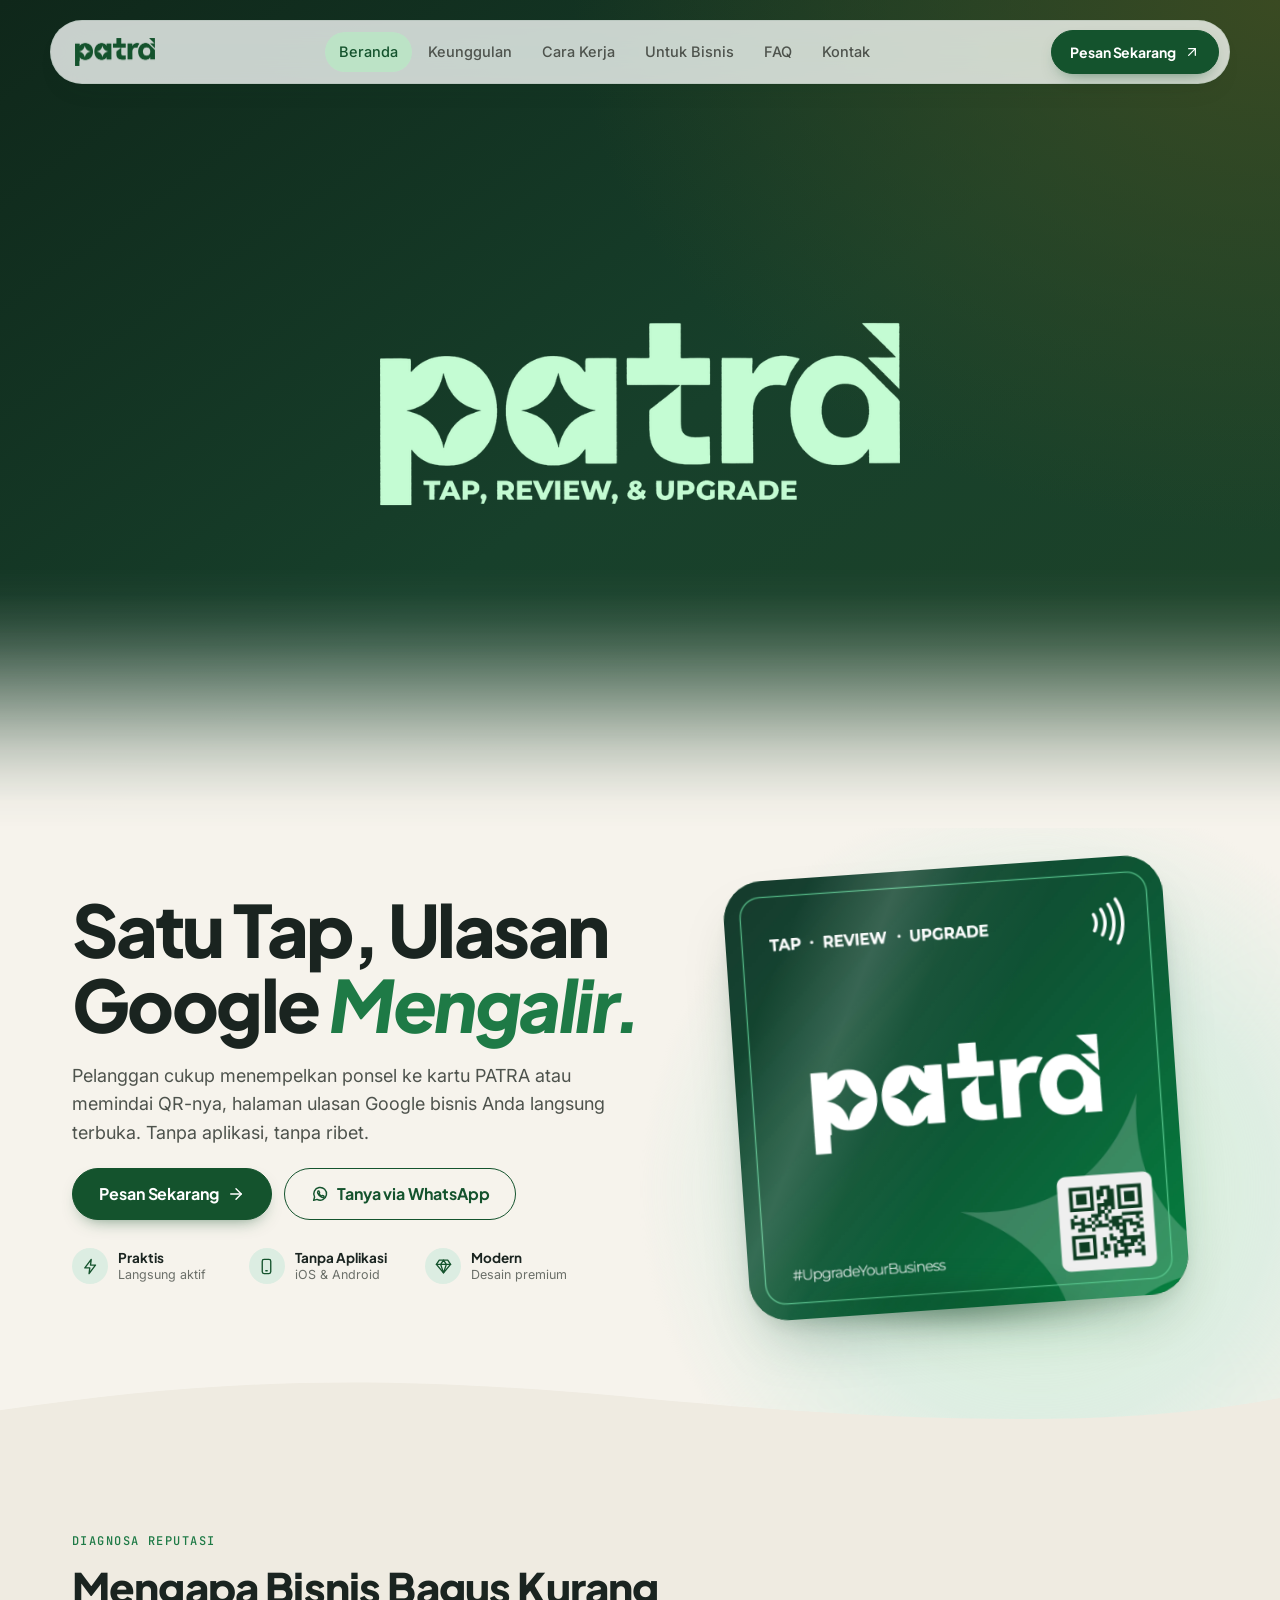
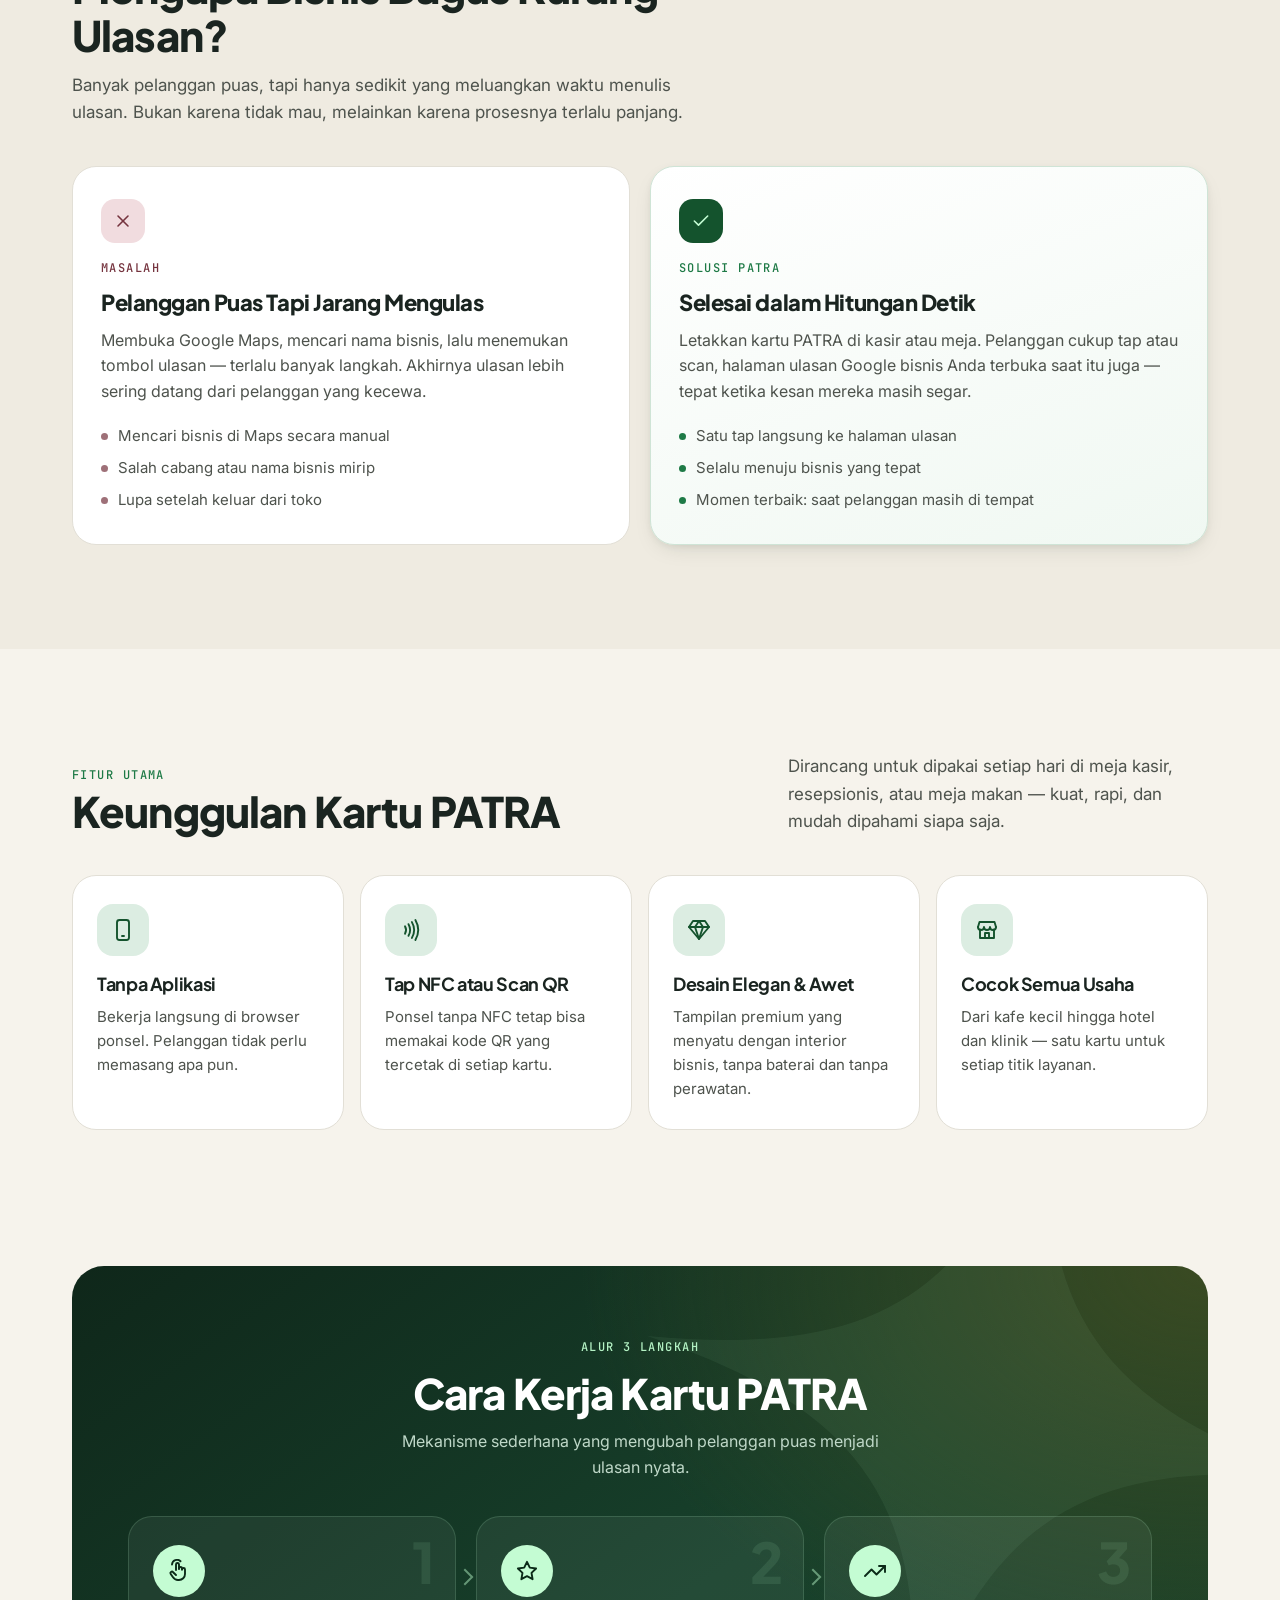
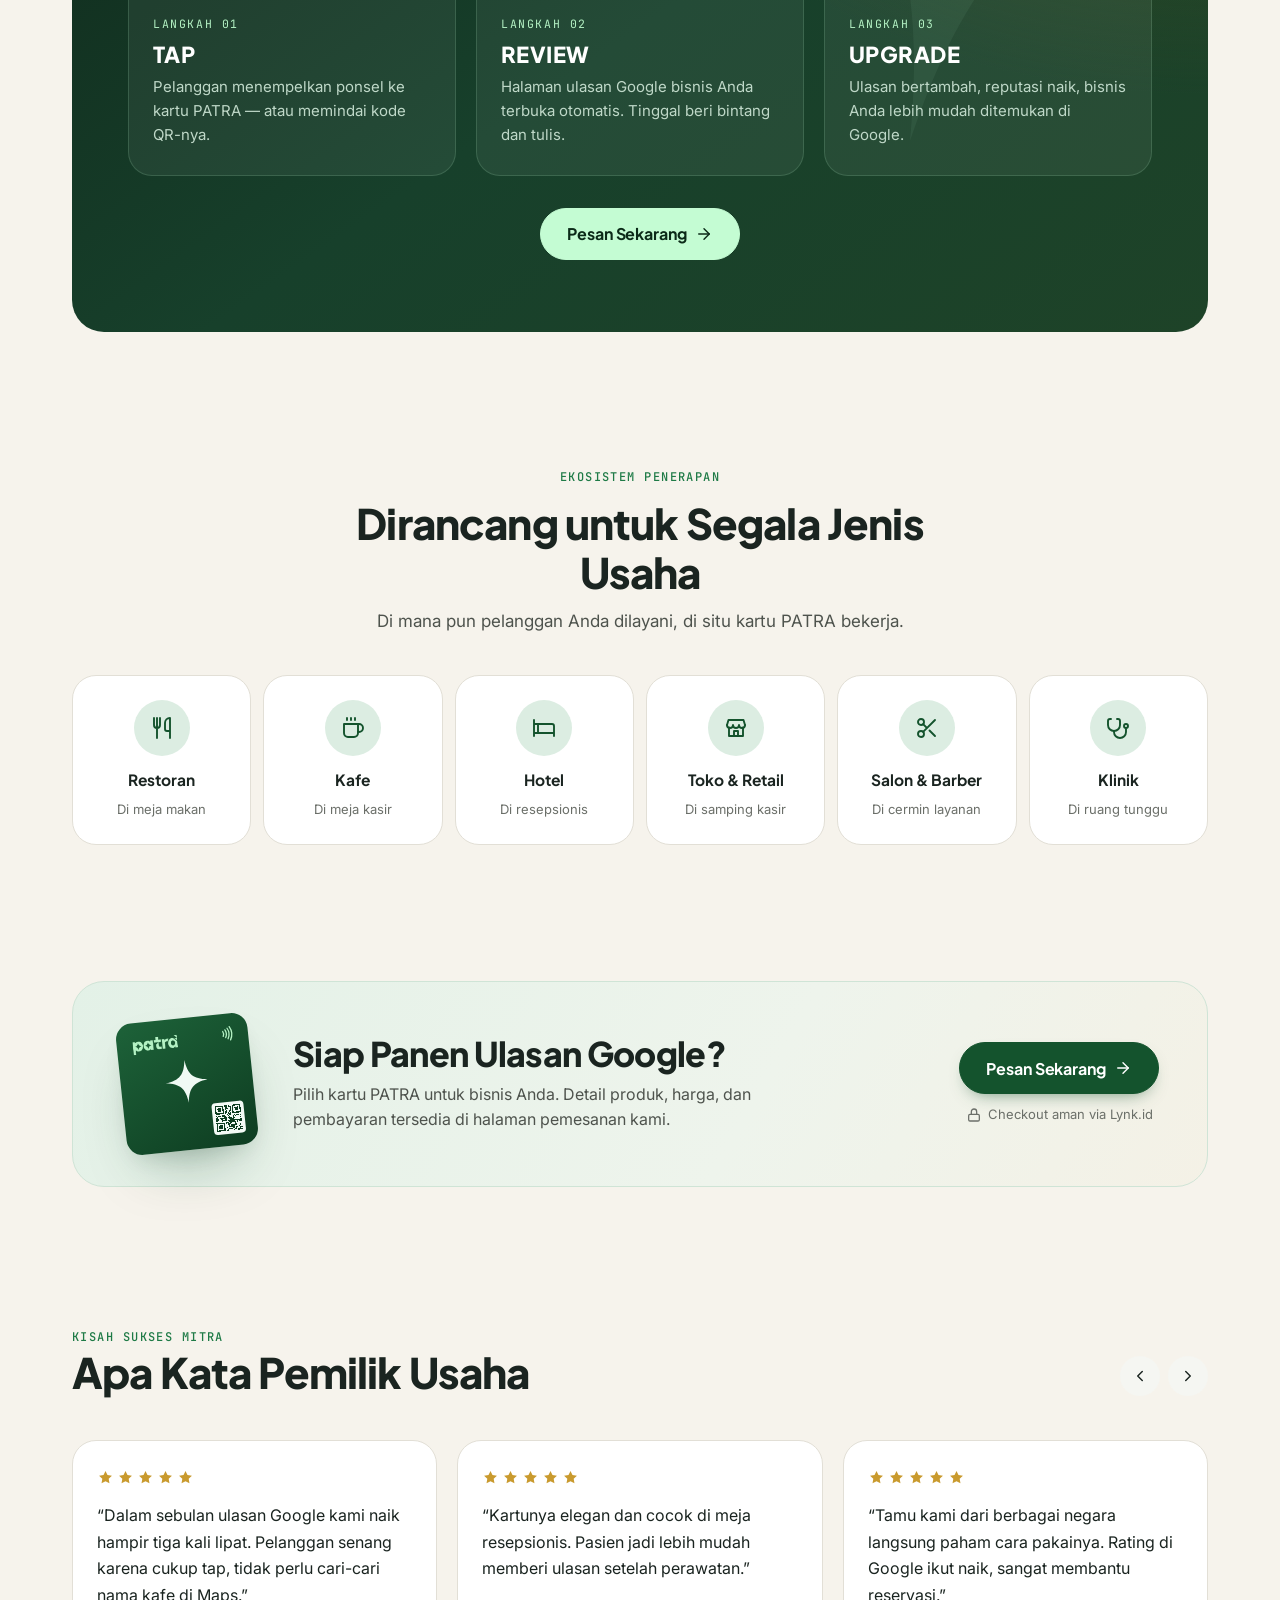
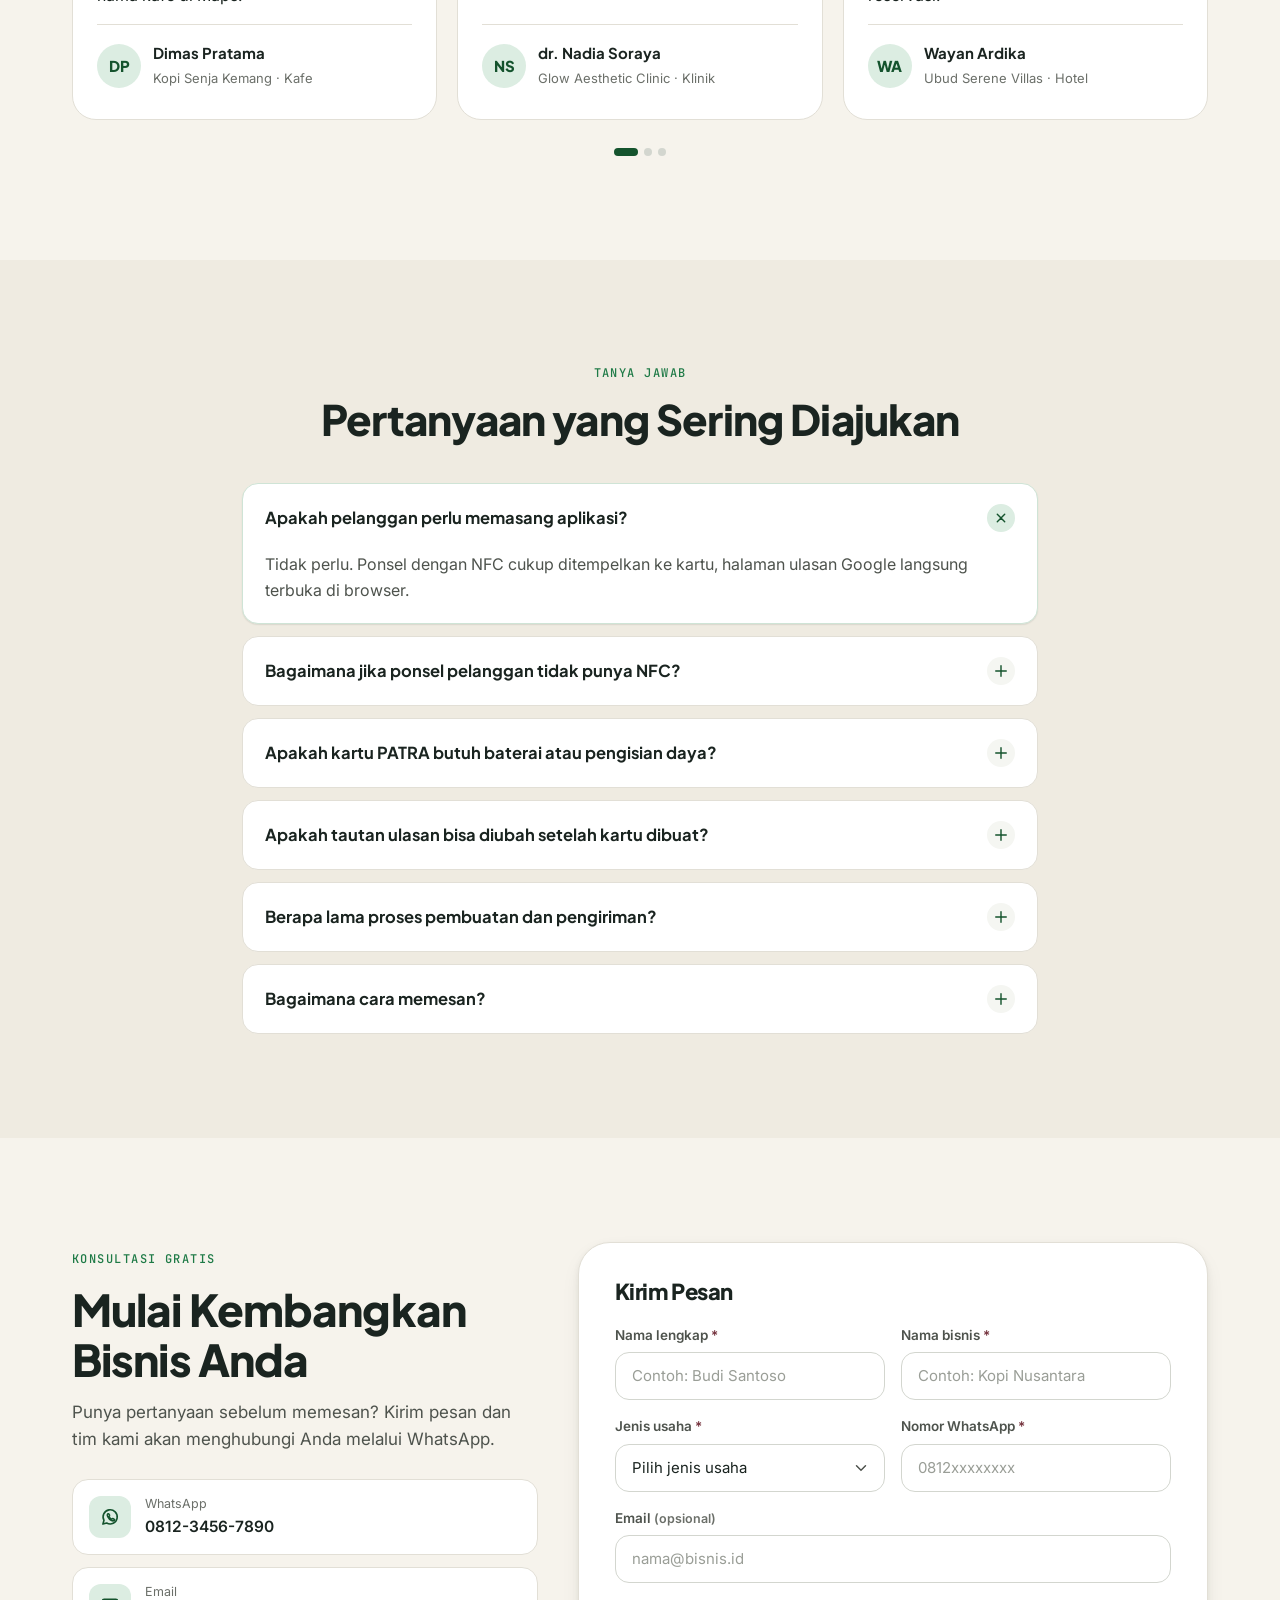
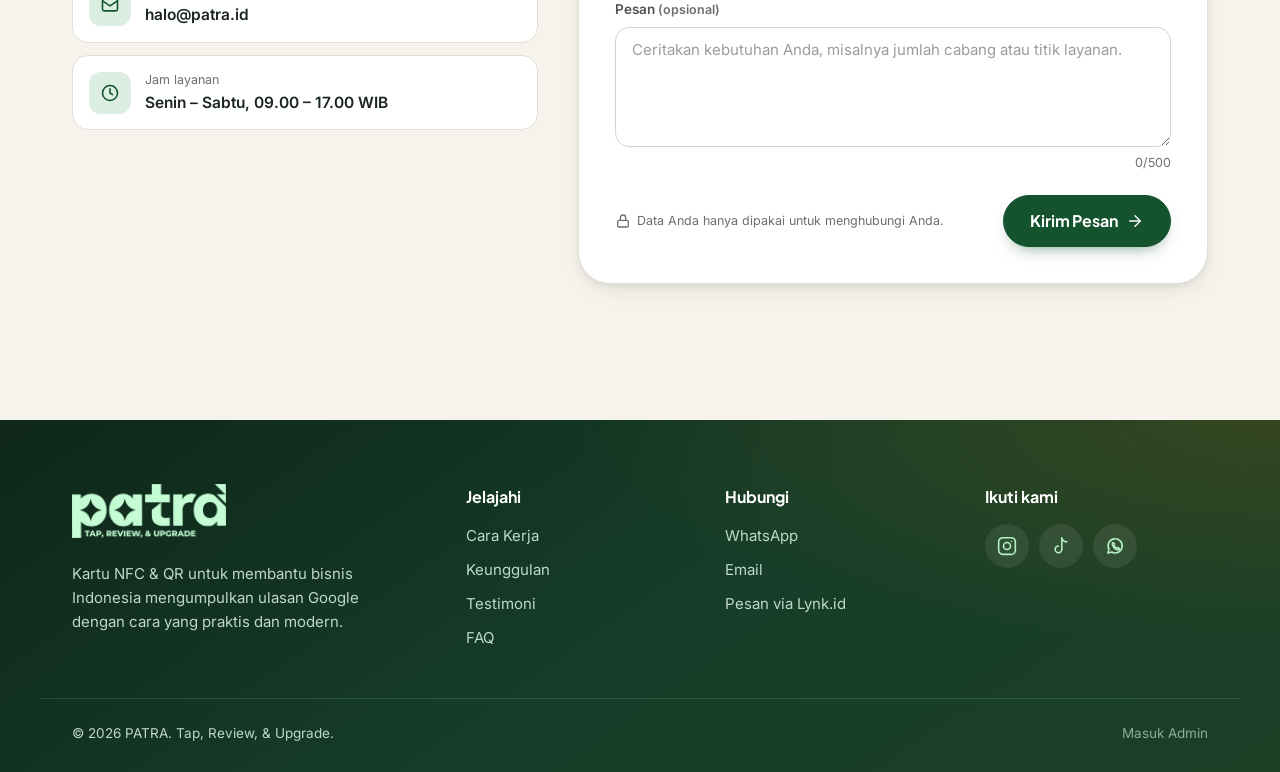
==== commit 8ac3991e: "Header pil mengambang, video logo di awal halaman, kartu foto - Navbar jadi pil mengambang (logo kir" ====
--- a/index.html
+++ b/index.html
@@ -19,73 +19,75 @@
   <link rel="preconnect" href="https://script.googleusercontent.com" crossorigin>
   <link rel="stylesheet" href="https://fonts.googleapis.com/css2?family=Inter:wght@400;500;600&family=JetBrains+Mono:wght@500&family=Plus+Jakarta+Sans:ital,wght@0,600;0,700;0,800;1,800&display=swap">
   <link rel="stylesheet" href="assets/css/base.css">
-  <link rel="stylesheet" href="assets/css/landing.css">
-
-  <!-- Intro: tampil sekali per sesi. Diputuskan sebelum render agar tidak berkedip. -->
-  <script>
-    (function () {
-      var seen = false, reduce = false;
-      try { seen = sessionStorage.getItem('patra:intro') === '1'; } catch (e) {}
-      try { reduce = matchMedia('(prefers-reduced-motion: reduce)').matches; } catch (e) {}
-      document.documentElement.className += seen ? ' no-intro' : (' has-intro' + (reduce ? ' intro-static' : ''));
-    })();
-  </script>
+  <link rel="stylesheet" href="assets/css/landing.css?v=20261122l">
 </head>
 <body>
   <a class="skip-link" href="#main">Langsung ke konten</a>
 
-  <!-- ===================== INTRO VIDEO LOGO ===================== -->
-  <div id="intro" class="intro" role="dialog" aria-label="Intro logo PATRA" aria-hidden="false">
-    <video id="introVideo" class="intro__video" muted playsinline preload="auto" poster="assets/img/intro-poster.jpg" aria-hidden="true"></video>
-    <span class="logo logo--lockup intro__static" aria-hidden="true"></span>
-    <button id="introSkip" class="intro__skip" type="button">Lewati <i data-ic="arrow-right" class="ic-sm"></i></button>
-  </div>
-
-  <!-- ===================== NAVBAR ===================== -->
+  <!-- ===================== NAVBAR (pil mengambang) ===================== -->
   <header class="nav" id="nav">
-    <div class="container nav__inner">
-      <a href="#top" class="nav__brand" aria-label="PATRA — ke atas halaman"><span class="logo"></span></a>
+    <div class="nav__inner">
+      <a href="#top" class="nav__brand" aria-label="PATRA — ke atas halaman"><img src="assets/img/logo-wordmark-forest.png" alt="" width="640" height="225"></a>
       <nav class="nav__links" aria-label="Menu utama">
+        <a href="#top">Beranda</a>
+        <a href="#keunggulan">Keunggulan</a>
         <a href="#cara-kerja">Cara Kerja</a>
-        <a href="#keunggulan">Keunggulan</a>
-        <a href="#usaha">Jenis Usaha</a>
-        <a href="#testimoni">Testimoni</a>
+        <a href="#usaha">Untuk Bisnis</a>
         <a href="#faq">FAQ</a>
         <a href="#kontak">Kontak</a>
       </nav>
       <div class="nav__actions">
-        <a class="btn btn--primary btn--sm nav__cta" data-order data-pos="navbar" href="https://lynk.id/patra" target="_blank" rel="noopener">Pesan <i data-ic="arrow-up-right"></i></a>
+        <a class="btn btn--primary nav__cta" data-order data-pos="navbar" href="https://lynk.id/patra" target="_blank" rel="noopener"><span>Pesan<span class="nav__cta-more"> Sekarang</span></span> <i data-ic="arrow-up-right"></i></a>
         <button class="btn btn--icon btn--secondary nav__burger" id="menuBtn" type="button" aria-label="Buka menu" aria-expanded="false" aria-controls="mobileMenu"><i data-ic="menu"></i></button>
       </div>
     </div>
   </header>
 
   <div class="mmenu" id="mobileMenu" hidden>
-    <div class="mmenu__head">
-      <span class="logo"></span>
-      <button class="btn btn--icon btn--secondary" id="menuClose" type="button" aria-label="Tutup menu"><i data-ic="x"></i></button>
-    </div>
-    <nav class="mmenu__links" aria-label="Menu ponsel">
-      <a href="#cara-kerja">Cara Kerja <i data-ic="chevron-right"></i></a>
-      <a href="#keunggulan">Keunggulan <i data-ic="chevron-right"></i></a>
-      <a href="#usaha">Jenis Usaha <i data-ic="chevron-right"></i></a>
-      <a href="#testimoni">Testimoni <i data-ic="chevron-right"></i></a>
-      <a href="#faq">FAQ <i data-ic="chevron-right"></i></a>
-      <a href="#kontak">Kontak <i data-ic="chevron-right"></i></a>
-    </nav>
-    <div class="mmenu__foot">
-      <a class="btn btn--primary btn--lg btn--block" data-order data-pos="menu-hp" href="https://lynk.id/patra" target="_blank" rel="noopener">Pesan Sekarang <i data-ic="arrow-right"></i></a>
-      <a class="btn btn--secondary btn--lg btn--block" data-wa data-pos="menu-hp" href="#" target="_blank" rel="noopener"><i data-ic="whatsapp"></i> Tanya via WhatsApp</a>
+    <div class="mmenu__panel">
+      <div class="mmenu__head">
+        <span class="logo"></span>
+        <button class="btn btn--icon btn--secondary" id="menuClose" type="button" aria-label="Tutup menu"><i data-ic="x"></i></button>
+      </div>
+      <nav class="mmenu__links" aria-label="Menu ponsel">
+        <a href="#top">Beranda <i data-ic="chevron-right"></i></a>
+        <a href="#keunggulan">Keunggulan <i data-ic="chevron-right"></i></a>
+        <a href="#cara-kerja">Cara Kerja <i data-ic="chevron-right"></i></a>
+        <a href="#usaha">Untuk Bisnis <i data-ic="chevron-right"></i></a>
+        <a href="#faq">FAQ <i data-ic="chevron-right"></i></a>
+        <a href="#kontak">Kontak <i data-ic="chevron-right"></i></a>
+      </nav>
+      <div class="mmenu__foot">
+        <a class="btn btn--primary btn--lg btn--block" data-order data-pos="menu-hp" href="https://lynk.id/patra" target="_blank" rel="noopener">Pesan Sekarang <i data-ic="arrow-right"></i></a>
+        <a class="btn btn--secondary btn--lg btn--block" data-wa data-pos="menu-hp" href="#" target="_blank" rel="noopener"><i data-ic="whatsapp"></i> Tanya via WhatsApp</a>
+      </div>
     </div>
   </div>
 
   <main id="main">
+    <!-- ===================== VIDEO LOGO (visual utama awal halaman) =====================
+         Bukan splash: tidak mengunci scroll, tidak menyembunyikan header, tidak ada teks di atasnya.
+         Diputar sekali tiap halaman dibuka lalu berhenti di frame akhir (logo utuh). -->
+    <section class="brand-stage" id="top" aria-label="Animasi logo PATRA: Tap, Review, &amp; Upgrade">
+      <video id="brandVideo" class="brand-stage__video" muted playsinline preload="auto" poster="assets/img/intro-poster.jpg" aria-hidden="true"></video>
+      <script>
+        /* Pilih video sesuai orientasi & mulai unduh sedini mungkin (sebelum CSS/JS lain selesai) */
+        (function (v) {
+          var tall = matchMedia('(orientation: portrait)').matches;
+          var still = matchMedia('(prefers-reduced-motion: reduce)').matches;
+          v.src = 'assets/video/patra-logo-reveal-' + (tall ? 'portrait' : 'desktop') + '.mp4';
+          if (!still) v.autoplay = true;
+        })(document.getElementById('brandVideo'));
+      </script>
+      <img class="brand-stage__still" id="brandStill" alt="" aria-hidden="true">
+      <span class="logo logo--lockup brand-stage__fallback" aria-hidden="true"></span>
+    </section>
+
     <!-- ===================== HERO ===================== -->
-    <section class="hero" id="top">
+    <section class="hero">
       <div class="hero__blob" aria-hidden="true"></div>
       <div class="container hero__grid">
         <div class="hero__copy">
-          <span class="chip reveal"><span class="dot"></span>Kartu NFC + QR untuk Google Review</span>
           <h1 class="hero__title reveal" id="heroTitle">Satu Tap, Ulasan Google <em>Mengalir.</em></h1>
           <p class="hero__sub reveal" id="heroSub">Pelanggan cukup menempelkan ponsel ke kartu PATRA atau memindai QR-nya, halaman ulasan Google bisnis Anda langsung terbuka. Tanpa aplikasi, tanpa ribet.</p>
           <div class="hero__ctas reveal">
@@ -101,17 +103,10 @@
 
         <div class="hero__visual reveal">
           <div class="pcard-stage" id="cardStage">
-            <div class="pcard" id="heroCard" aria-label="Kartu PATRA: logo patra, ikon NFC, bintang, tulisan TAP · SCAN · REVIEW, dan kode QR" role="img">
+            <div class="pcard" id="heroCard">
+              <img class="pcard__img" src="assets/img/kartu-patra-foto.webp" alt="Kartu PATRA: logo patra, TAP · REVIEW · UPGRADE, ikon NFC, dan kode QR" width="2000" height="2000" decoding="async">
               <span class="pcard__sheen" aria-hidden="true"></span>
-              <span class="pcard__leaf" aria-hidden="true"></span>
-              <span class="pcard__frame" aria-hidden="true"></span>
-              <span class="logo pcard__logo" aria-hidden="true"></span>
-              <span class="pcard__nfc" aria-hidden="true"><i data-ic="nfc"></i></span>
-              <img class="pcard__star" src="assets/img/star.svg" alt="" width="100" height="100">
-              <span class="pcard__tag" aria-hidden="true">TAP · SCAN · REVIEW</span>
-              <span class="pcard__qr" aria-hidden="true"><img src="assets/img/qr.svg" alt="" width="23" height="23"></span>
             </div>
-            <div class="hero__badge" aria-hidden="true"><span class="hero__badge-ic"><img src="assets/img/star.svg" alt=""></span>Tap, Review, &amp; Upgrade</div>
             <div class="hero__shadow" aria-hidden="true"></div>
           </div>
         </div>
@@ -388,6 +383,6 @@
 
   <script src="assets/js/config.js" defer></script>
   <script src="assets/js/core.js" defer></script>
-  <script src="assets/js/landing.js" defer></script>
+  <script src="assets/js/landing.js?v=20261122l" defer></script>
 </body>
 </html>
--- a/assets/css/landing.css
+++ b/assets/css/landing.css
@@ -28,49 +28,116 @@
 .reveal.in { opacity: 1; transform: none; }
 .no-js .reveal { opacity: 1; transform: none; }
 
-/* ---------- Intro ---------- */
-.intro { position: fixed; inset: 0; z-index: 1500; display: none; place-items: center; background: var(--brand-gradient); overflow: hidden; }
-.has-intro .intro { display: grid; }
-.has-intro body { overflow: hidden; }
-.intro__video { position: absolute; inset: 0; width: 100%; height: 100%; object-fit: cover; opacity: 0; transition: opacity .35s ease; }
-.intro__video.playing { opacity: 1; }
-@media (max-width: 767px) { .intro__video { object-fit: contain; } }
-.intro__static { height: auto; width: min(64vw, 420px); color: var(--mint-logo); opacity: 0; transform: scale(.96); transition: opacity .5s ease, transform .8s var(--ease-out); }
-.intro-static .intro__static { opacity: 1; transform: none; }
-.intro.static .intro__static { opacity: 1; transform: none; }
-.intro__skip {
-  position: absolute; right: max(20px, env(safe-area-inset-right)); bottom: max(24px, env(safe-area-inset-bottom));
-  display: inline-flex; align-items: center; gap: 6px; min-height: 44px; padding: 10px 18px;
-  border-radius: var(--r-pill); border: 1px solid rgba(196, 252, 211, .35); background: rgba(11, 42, 24, .35);
-  color: var(--on-dark); font-family: var(--font-head); font-weight: 600; font-size: 14px; cursor: pointer;
-  backdrop-filter: blur(8px); -webkit-backdrop-filter: blur(8px); transition: background .2s;
-}
-.intro__skip:hover { background: rgba(11, 42, 24, .6); }
-.intro.leaving { animation: intro-out .55s var(--ease-in-out) forwards; }
-@keyframes intro-out { to { opacity: 0; visibility: hidden; } }
-
-/* ---------- Navbar ---------- */
-.nav { position: sticky; top: 0; z-index: 100; transition: background .25s, box-shadow .25s, backdrop-filter .25s; }
-.nav__inner { display: flex; align-items: center; gap: 16px; height: 72px; }
-.nav.scrolled { background: rgba(246, 243, 236, .86); backdrop-filter: saturate(1.4) blur(14px); -webkit-backdrop-filter: saturate(1.4) blur(14px); box-shadow: 0 1px 0 var(--line); }
-.nav__brand { display: inline-flex; padding: 6px 0; border-radius: 8px; }
-.nav__brand .logo { height: 30px; }
-.nav__links { display: none; margin: 0 auto; gap: 4px; }
-.nav__links a { padding: 8px 14px; border-radius: var(--r-pill); color: var(--text-2); font-weight: 500; font-size: 15px; transition: background .15s, color .15s; }
-.nav__links a:hover, .nav__links a.active { color: var(--forest); background: rgba(20, 83, 45, .07); }
-.nav__actions { margin-left: auto; display: flex; gap: 8px; align-items: center; }
-.nav__cta { display: none; }
-@media (min-width: 480px) { .nav__cta { display: inline-flex; } }
-@media (min-width: 1024px) { .nav__links { display: flex; } .nav__burger { display: none; } .nav__actions { margin-left: 0; } }
-
-.mmenu { position: fixed; inset: 0; z-index: 300; background: var(--bg); display: flex; flex-direction: column; padding: 16px 20px max(24px, env(safe-area-inset-bottom)); animation: mm-in .28s var(--ease-out); }
-@keyframes mm-in { from { opacity: 0; transform: translateY(-10px); } }
-.mmenu__head { display: flex; justify-content: space-between; align-items: center; height: 56px; }
-.mmenu__head .logo { height: 28px; }
-.mmenu__links { display: flex; flex-direction: column; margin-top: 24px; }
-.mmenu__links a { display: flex; justify-content: space-between; align-items: center; padding: 18px 4px; border-bottom: 1px solid var(--line); font-family: var(--font-head); font-size: 22px; font-weight: 700; color: var(--text); }
-.mmenu__links a .ic { color: var(--text-3); }
-.mmenu__foot { margin-top: auto; display: grid; gap: 10px; }
+/* ---------- Video logo PATRA: visual utama awal halaman (bukan splash) ---------- */
+/* Framing pakai object-fit: cover, tapi rasio panggung dibatasi per orientasi sehingga yang terpotong
+   hanya latar video, tidak pernah logo/tagline (diukur dari frame video):
+   - Landscape → video 16:9, logo di x 17–81%, y 31–67%. Panggung ≥ 4:3 → sisi terpotong maks. 12,5%.
+   - Portrait  → video 9:16, logo di x 5–94%,  y 41–57%. Panggung ≥ 9:16 → hanya atas/bawah yang terpotong.
+   Tinggi menyisakan sedikit ruang agar konten berikutnya mengintip (ajakan menggulir). */
+.brand-stage {
+  --stage-h: min(max(320px, calc(100vh - 72px)), 75vw);
+  position: relative; overflow: hidden; isolation: isolate;
+  height: var(--stage-h);
+  background: var(--brand-gradient);   /* = warna frame pertama video & poster → tanpa kedip saat memuat */
+}
+@supports (height: 100svh) { .brand-stage { --stage-h: min(max(320px, calc(100svh - 72px)), 75vw); } }
+@media (orientation: portrait) {
+  .brand-stage { --stage-h: min(max(420px, calc(100vh - 96px)), 177.78vw); }
+  @supports (height: 100svh) { .brand-stage { --stage-h: min(max(420px, calc(100svh - 96px)), 177.78vw); } }
+}
+.brand-stage__video, .brand-stage__still { position: absolute; inset: 0; width: 100%; height: 100%; object-fit: cover; object-position: center; transition: opacity .5s ease; }
+.brand-stage__still { opacity: 0; transition: none; }   /* piksel identik dgn frame akhir → tukar seketika */
+.brand-stage.is-done .brand-stage__still { opacity: 1; }
+.brand-stage.is-done .brand-stage__video { visibility: hidden; }
+/* Tepi bawah melebur ke latar halaman: panggung dibuat transparan bertahap (mask), bukan ditimpa
+   lapisan warna → tidak ada tepi lapisan yang bisa tampil sebagai garis. Kurva smoothstep (landai di
+   kedua ujung). Dimulai di bawah tagline (logo berakhir di ±67% tinggi panggung). */
+.brand-stage {
+  --fade: min(32%, 260px);
+  --fade-curve: linear-gradient(to bottom, #000, rgba(0, 0, 0, .972) 10%, rgba(0, 0, 0, .896) 20%, rgba(0, 0, 0, .784) 30%,
+    rgba(0, 0, 0, .648) 40%, rgba(0, 0, 0, .5) 50%, rgba(0, 0, 0, .352) 60%, rgba(0, 0, 0, .216) 70%, rgba(0, 0, 0, .104) 80%,
+    rgba(0, 0, 0, .028) 90%, transparent);
+  -webkit-mask: linear-gradient(#000, #000) top / 100% calc(100% - var(--fade) + 1px) no-repeat, var(--fade-curve) bottom / 100% var(--fade) no-repeat;
+          mask: linear-gradient(#000, #000) top / 100% calc(100% - var(--fade) + 1px) no-repeat, var(--fade-curve) bottom / 100% var(--fade) no-repeat;
+}
+/* Cadangan bila video gagal dimuat / autoplay ditolak: logo PATRA statis di latar yang sama */
+.brand-stage__fallback { position: absolute; z-index: 1; left: 50%; top: 50%; width: min(64vw, 520px); height: auto; color: var(--mint-logo); opacity: 0; transform: translate(-50%, -50%) scale(.97); transition: opacity .6s ease, transform .9s var(--ease-out); }
+@media (orientation: portrait) { .brand-stage__fallback { width: min(80vw, 520px); } }
+.brand-stage.is-fallback .brand-stage__fallback { opacity: 1; transform: translate(-50%, -50%); }
+.brand-stage.is-fallback .brand-stage__video { opacity: 0; }
+
+/* ---------- Navbar: pil mengambang ---------- */
+:root { --nav-top: 12px; --nav-h: 60px; --nav-gutter: 12px; }
+@media (min-width: 768px) { :root { --nav-top: 16px; --nav-h: 64px; --nav-gutter: 20px; } }
+@media (min-width: 1024px) { :root { --nav-top: 20px; --nav-gutter: 24px; } }
+
+.nav {
+  position: fixed; z-index: 100; top: var(--nav-top); left: 0; right: 0; padding: 0 var(--nav-gutter); pointer-events: none;
+  transition: top .4s var(--ease-out), opacity .5s ease, transform .7s var(--ease-out), visibility 0s;
+}
+.nav__inner {
+  pointer-events: auto; max-width: 1180px; height: var(--nav-h); margin: 0 auto; padding: 0 8px 0 20px;
+  display: flex; align-items: center; gap: 12px;
+  border-radius: var(--r-pill); border: 1px solid rgba(20, 83, 45, .08);
+  background: rgba(255, 255, 255, .78);
+  backdrop-filter: saturate(1.6) blur(16px); -webkit-backdrop-filter: saturate(1.6) blur(16px);
+  box-shadow: 0 1px 2px rgba(14, 61, 33, .04), 0 12px 32px -20px rgba(14, 61, 33, .22);
+  transition: background-color .35s ease, box-shadow .35s ease, border-color .35s ease;
+}
+/* Saat digulir: sedikit lebih rapat ke atas, latar lebih padat, bayangan lebih jelas */
+.nav.scrolled { top: max(8px, calc(var(--nav-top) - 8px)); }
+.nav.scrolled .nav__inner {
+  background: rgba(255, 255, 255, .92); border-color: rgba(20, 83, 45, .1);
+  box-shadow: 0 1px 2px rgba(14, 61, 33, .05), 0 18px 40px -22px rgba(14, 61, 33, .34);
+}
+
+.nav__brand { flex: none; display: inline-flex; align-items: center; padding: 6px 4px; margin-left: -4px; border-radius: var(--r-pill); }
+.nav__brand img { height: 26px; width: auto; }   /* <img>, bukan CSS mask: Safari tak merender mask di dalam backdrop-filter di atas video */
+.nav__links { display: none; margin: 0 auto; gap: 2px; }
+.nav__links a {
+  padding: 8px 14px; border-radius: var(--r-pill); color: var(--text-2); font-weight: 500; font-size: 14.5px; white-space: nowrap;
+  transition: background-color .2s ease, color .2s ease;
+}
+.nav__links a:hover { color: var(--green); background: rgba(30, 122, 70, .07); }
+.nav__links a.active { color: var(--forest); background: rgba(180, 242, 196, .55); }
+.nav__actions { flex: none; margin-left: auto; display: flex; gap: 6px; align-items: center; }
+.nav__cta { min-height: 44px; padding: 8px 18px; font-size: 14px; }
+.nav__cta .ic { width: 16px; height: 16px; }
+.nav__burger { width: 44px; min-height: 44px; }
+@media (max-width: 359px) { .nav__cta-more { display: none; } .nav__inner { padding-left: 16px; } }
+@media (min-width: 768px) { .nav__brand img { height: 28px; } .nav__inner { padding: 0 10px 0 24px; } }
+@media (min-width: 1024px) {
+  .nav__links { display: flex; }
+  .nav__burger { display: none; }
+  .nav__actions { margin-left: 0; }
+}
+@media (min-width: 1024px) and (max-width: 1199px) { .nav__links a { padding: 8px 11px; } }
+
+/* Menu HP: panel mengambang di posisi pil, buka/tutup halus */
+.mmenu { position: fixed; inset: 0; z-index: 300; padding: var(--nav-top) var(--nav-gutter); background: rgba(11, 42, 24, .32); opacity: 0; transition: opacity .3s ease; }
+.mmenu.is-open { opacity: 1; }
+.mmenu__panel {
+  max-width: 1180px; max-height: calc(100% - env(safe-area-inset-bottom)); margin: 0 auto; overflow-y: auto; overscroll-behavior: contain;
+  display: flex; flex-direction: column; padding: 0 8px 16px;
+  border-radius: 28px; background: var(--surface); border: 1px solid rgba(20, 83, 45, .08); box-shadow: var(--shadow-lg);
+  opacity: 0; transform: translateY(-10px) scale(.98); transform-origin: top center;
+  transition: opacity .25s ease, transform .4s var(--ease-out);
+}
+.mmenu.is-open .mmenu__panel { opacity: 1; transform: none; }
+.mmenu__head { flex: none; display: flex; justify-content: space-between; align-items: center; height: var(--nav-h); padding-left: 12px; }
+.mmenu__head .logo { height: 26px; }
+.mmenu__links { display: flex; flex-direction: column; padding: 4px 12px 0; }
+.mmenu__links a { display: flex; justify-content: space-between; align-items: center; padding: 15px 4px; border-bottom: 1px solid var(--line); font-family: var(--font-head); font-size: 18px; font-weight: 700; color: var(--text); transition: color .2s; }
+.mmenu__links a:last-child { border-bottom: 0; }
+.mmenu__links a .ic { color: var(--text-3); transition: transform .2s var(--ease-out), color .2s; }
+.mmenu__links a:hover, .mmenu__links a.active { color: var(--forest); }
+.mmenu__links a:hover .ic, .mmenu__links a.active .ic { color: var(--green); transform: translateX(3px); }
+.mmenu__foot { display: grid; gap: 10px; padding: 16px 12px 4px; }
+@media (min-width: 768px) { .mmenu__head { padding-left: 16px; } .mmenu__head .logo { height: 28px; } }
+
+/* Judul bagian tidak tertutup navbar saat dibuka lewat menu */
+.section { scroll-margin-top: 16px; }
+.section--tight { scroll-margin-top: calc(var(--nav-top) + var(--nav-h) + 8px); }
 
 /* ---------- Hero ---------- */
 .hero { position: relative; padding: 24px 0 96px; overflow: hidden; }
@@ -110,33 +177,11 @@
   overflow: hidden; color: var(--mint);
   transition: transform .5s var(--ease-out);
 }
-.pcard__frame { position: absolute; inset: 4.2%; border-radius: 6.5%; border: 1.5px solid rgba(180, 242, 196, .22); }
+.pcard__img { position: absolute; inset: 0; width: 100%; height: 100%; object-fit: cover; }
 .pcard__sheen { position: absolute; inset: -40%; background: linear-gradient(115deg, transparent 38%, rgba(255, 255, 255, .16) 46%, rgba(255, 255, 255, .04) 52%, transparent 60%); transform: translateX(calc((var(--mx) - 50%) * .6)); transition: transform .4s var(--ease-out); }
-.pcard__leaf { position: absolute; right: -18%; bottom: -26%; width: 78%; aspect-ratio: 1; background: rgba(180, 242, 196, .07);
-  -webkit-mask: url("../img/star.svg") center / contain no-repeat; mask: url("../img/star.svg") center / contain no-repeat; transform: rotate(14deg); }
-.pcard__logo { position: absolute; left: 11%; top: 11%; height: auto; width: 30%; color: var(--mint); }
-.pcard__nfc { position: absolute; right: 10%; top: 10%; color: var(--mint); }
-.pcard__nfc .ic { width: clamp(22px, 7.5cqw, 36px); height: auto; aspect-ratio: 1; stroke-width: 2.2; animation: nfc-pulse 2.4s ease-in-out infinite; }
-.pcard__star { position: absolute; left: 50%; top: 48%; width: 34%; transform: translate(-50%, -50%); filter: drop-shadow(0 6px 16px rgba(0, 0, 0, .25)); }
-.pcard__tag { position: absolute; left: 11%; bottom: 11.5%; font-family: var(--font-mono); font-weight: 500; letter-spacing: .22em; color: var(--mint); font-size: clamp(9px, 3.2cqw, 14px); }
-.pcard__qr { position: absolute; right: 9%; bottom: 8.5%; width: 21%; aspect-ratio: 1; background: #F3FAF5; border-radius: 12%; padding: 3%; box-shadow: 0 4px 10px rgba(0, 0, 0, .2); }
-.pcard__qr img { width: 100%; height: 100%; }
-.pcard-stage { container-type: inline-size; }
-
-.hero__badge {
-  position: absolute; left: -9%; top: 60%; z-index: 2; transform: rotate(-4deg);
-  display: inline-flex; align-items: center; gap: 8px; padding: 8px 16px 8px 8px;
-  background: rgba(255, 255, 255, .92); border: 1px solid var(--line); border-radius: var(--r-pill);
-  font-family: var(--font-head); font-weight: 700; font-size: clamp(12px, 3.4cqw, 15px); color: var(--forest);
-  box-shadow: var(--shadow-md); backdrop-filter: blur(6px); animation: badge-float 6s ease-in-out infinite; animation-delay: -1.5s;
-}
-.hero__badge-ic { width: 28px; height: 28px; border-radius: 50%; background: var(--forest); display: grid; place-items: center; }
-.hero__badge-ic img { width: 15px; height: 15px; }
 
 @keyframes card-float { 0%, 100% { translate: 0 0; } 50% { translate: 0 -12px; } }
-@keyframes badge-float { 0%, 100% { translate: 0 0; } 50% { translate: 0 -7px; } }
 @keyframes shadow-float { 0%, 100% { opacity: 1; transform: scaleX(1); } 50% { opacity: .7; transform: scaleX(.9); } }
-@keyframes nfc-pulse { 0%, 100% { opacity: .75; } 50% { opacity: 1; } }
 
 @media (min-width: 960px) {
   .hero { padding: 40px 0 120px; }
@@ -315,5 +360,7 @@
 
 @media (prefers-reduced-motion: reduce) {
   .reveal { opacity: 1; transform: none; }
-  .pcard, .hero__badge, .hero__shadow { animation: none; }
-}
+  .pcard, .hero__shadow { animation: none; }
+  .nav, .nav__inner, .mmenu, .mmenu__panel { transition-duration: .01ms; }
+  .mmenu__panel { transform: none; }
+}
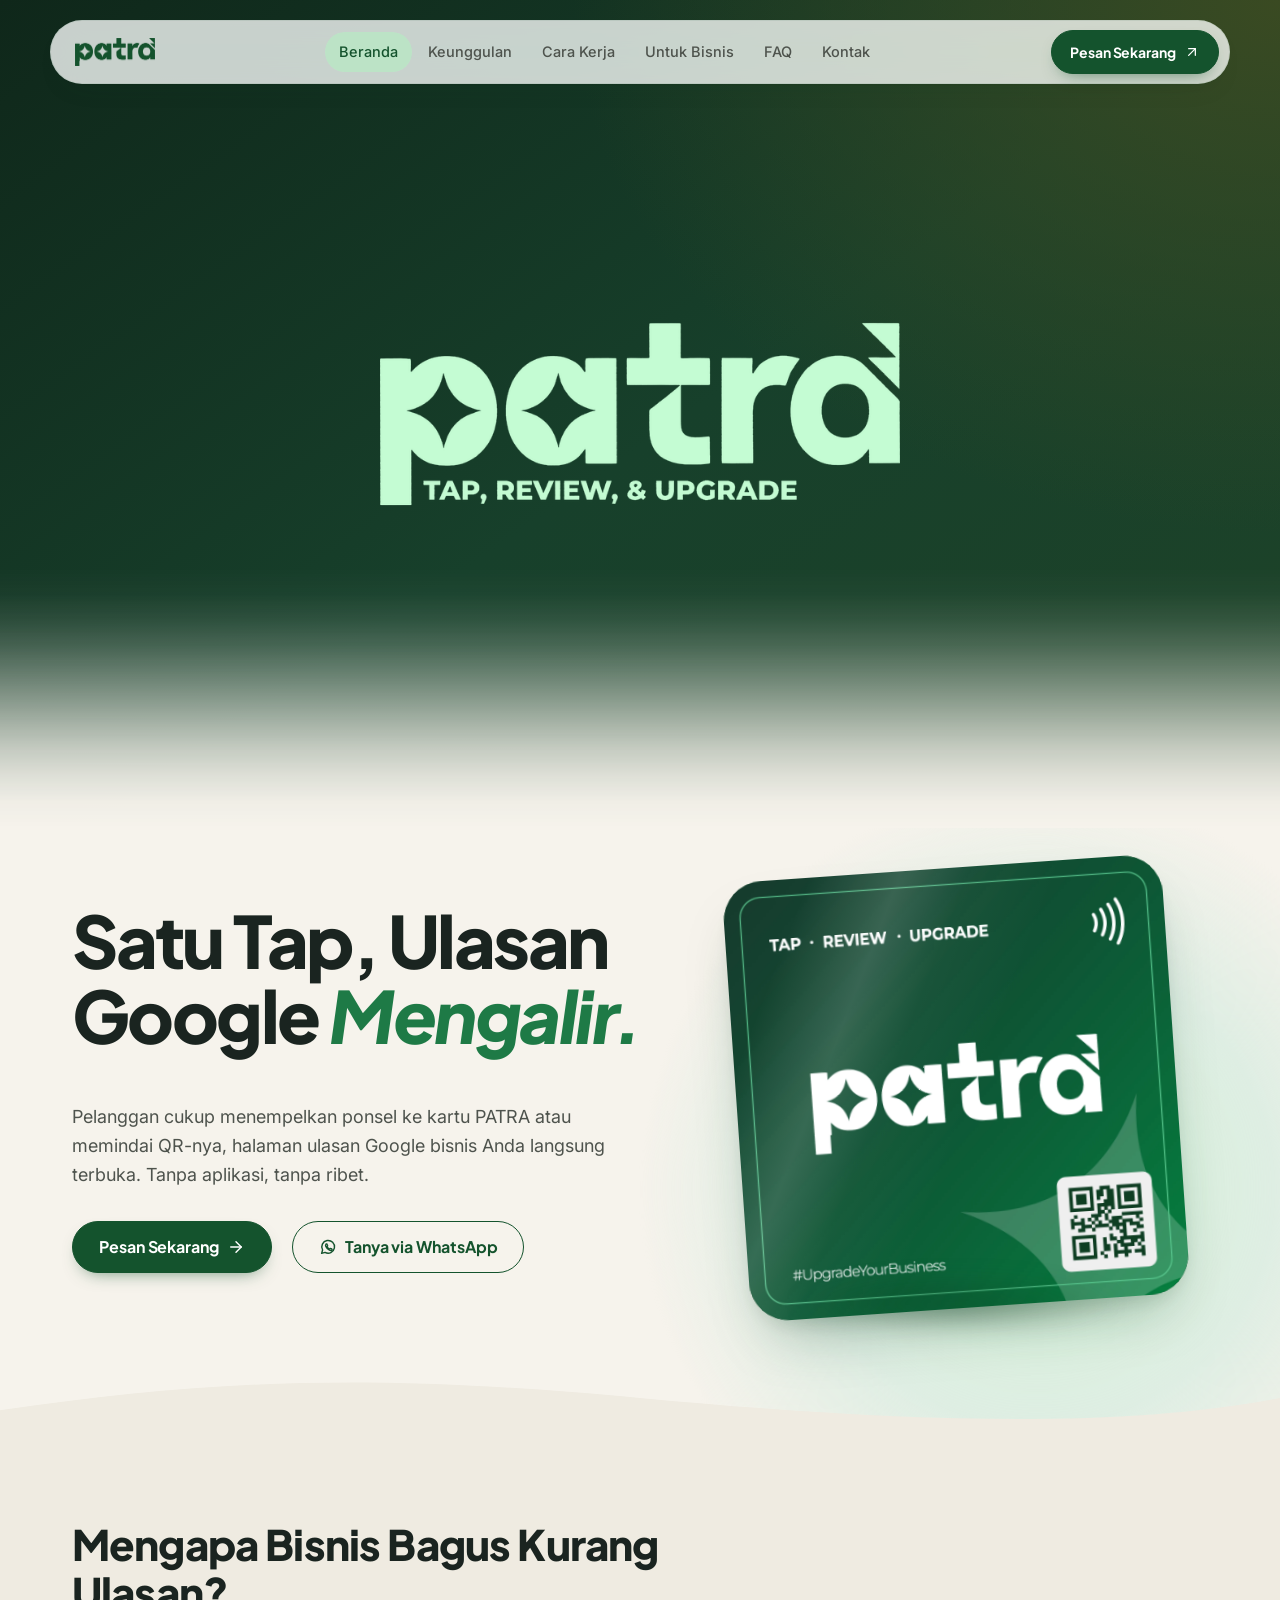
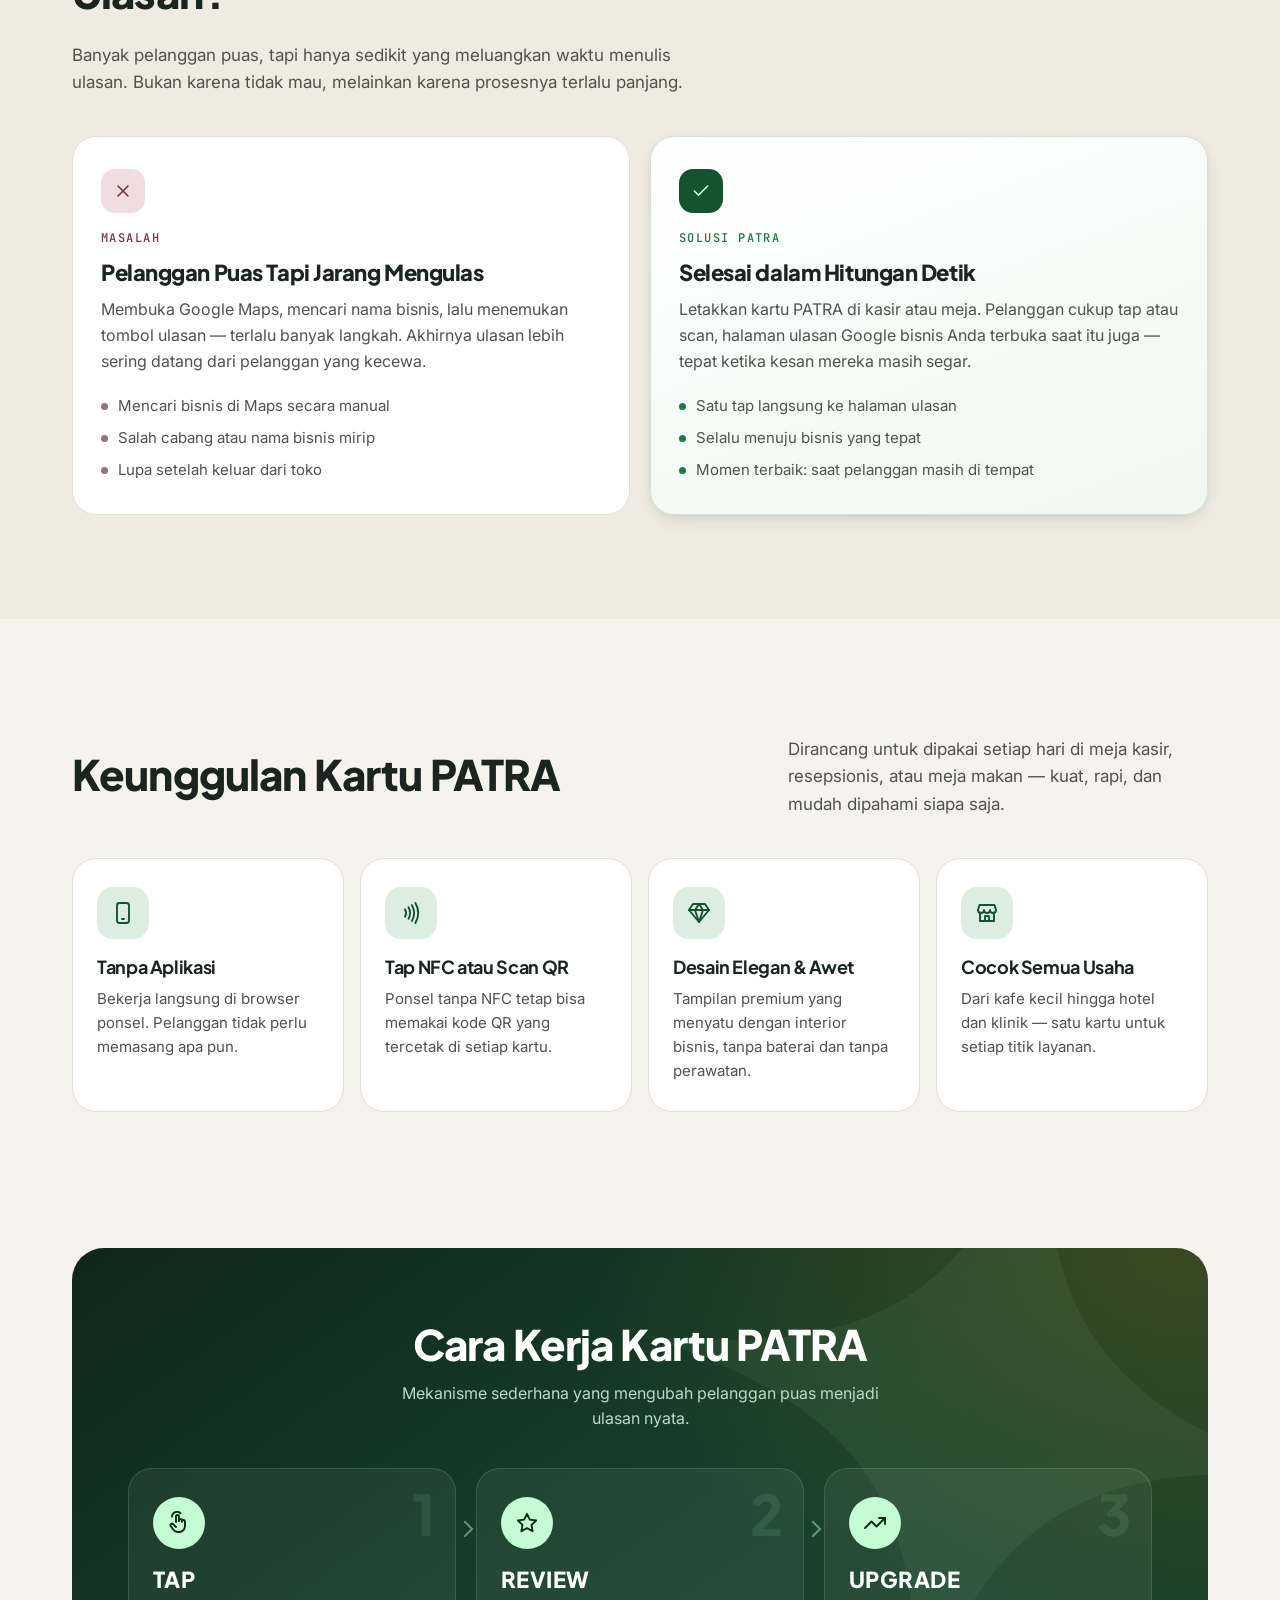
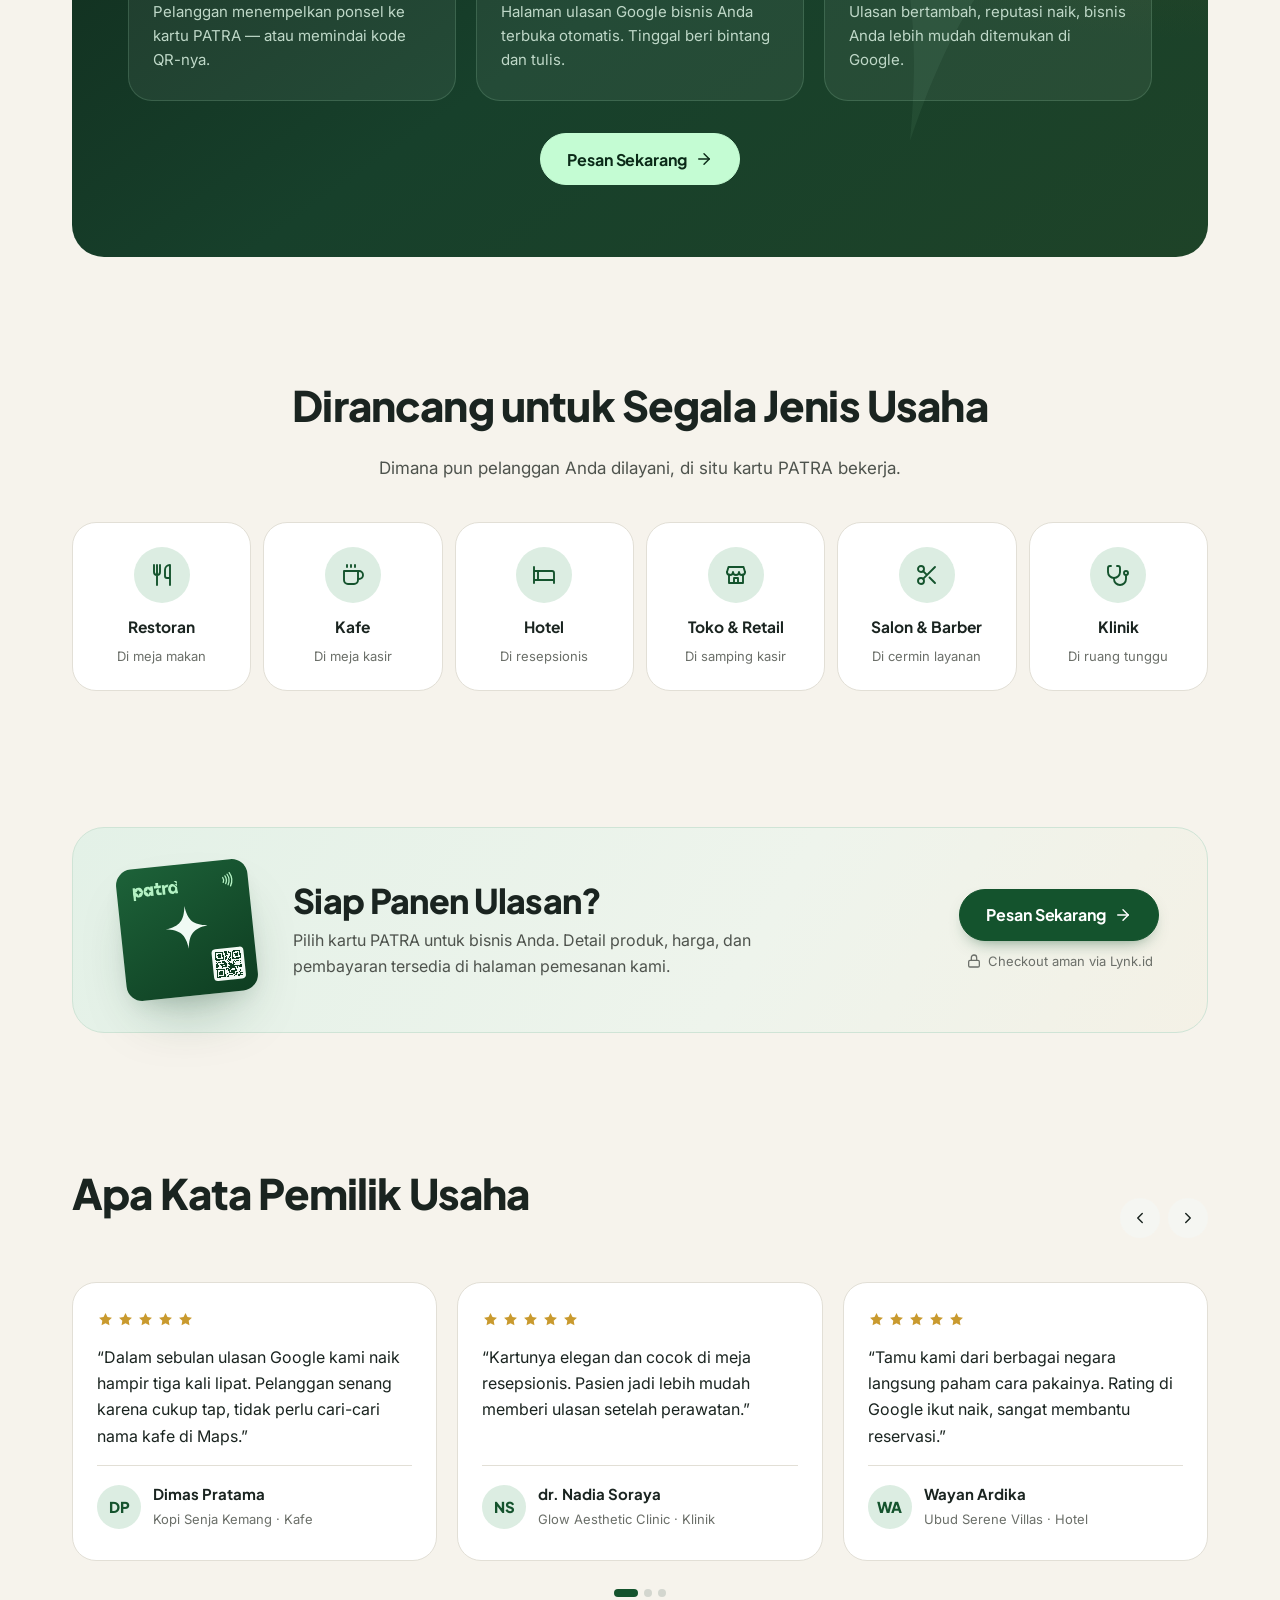
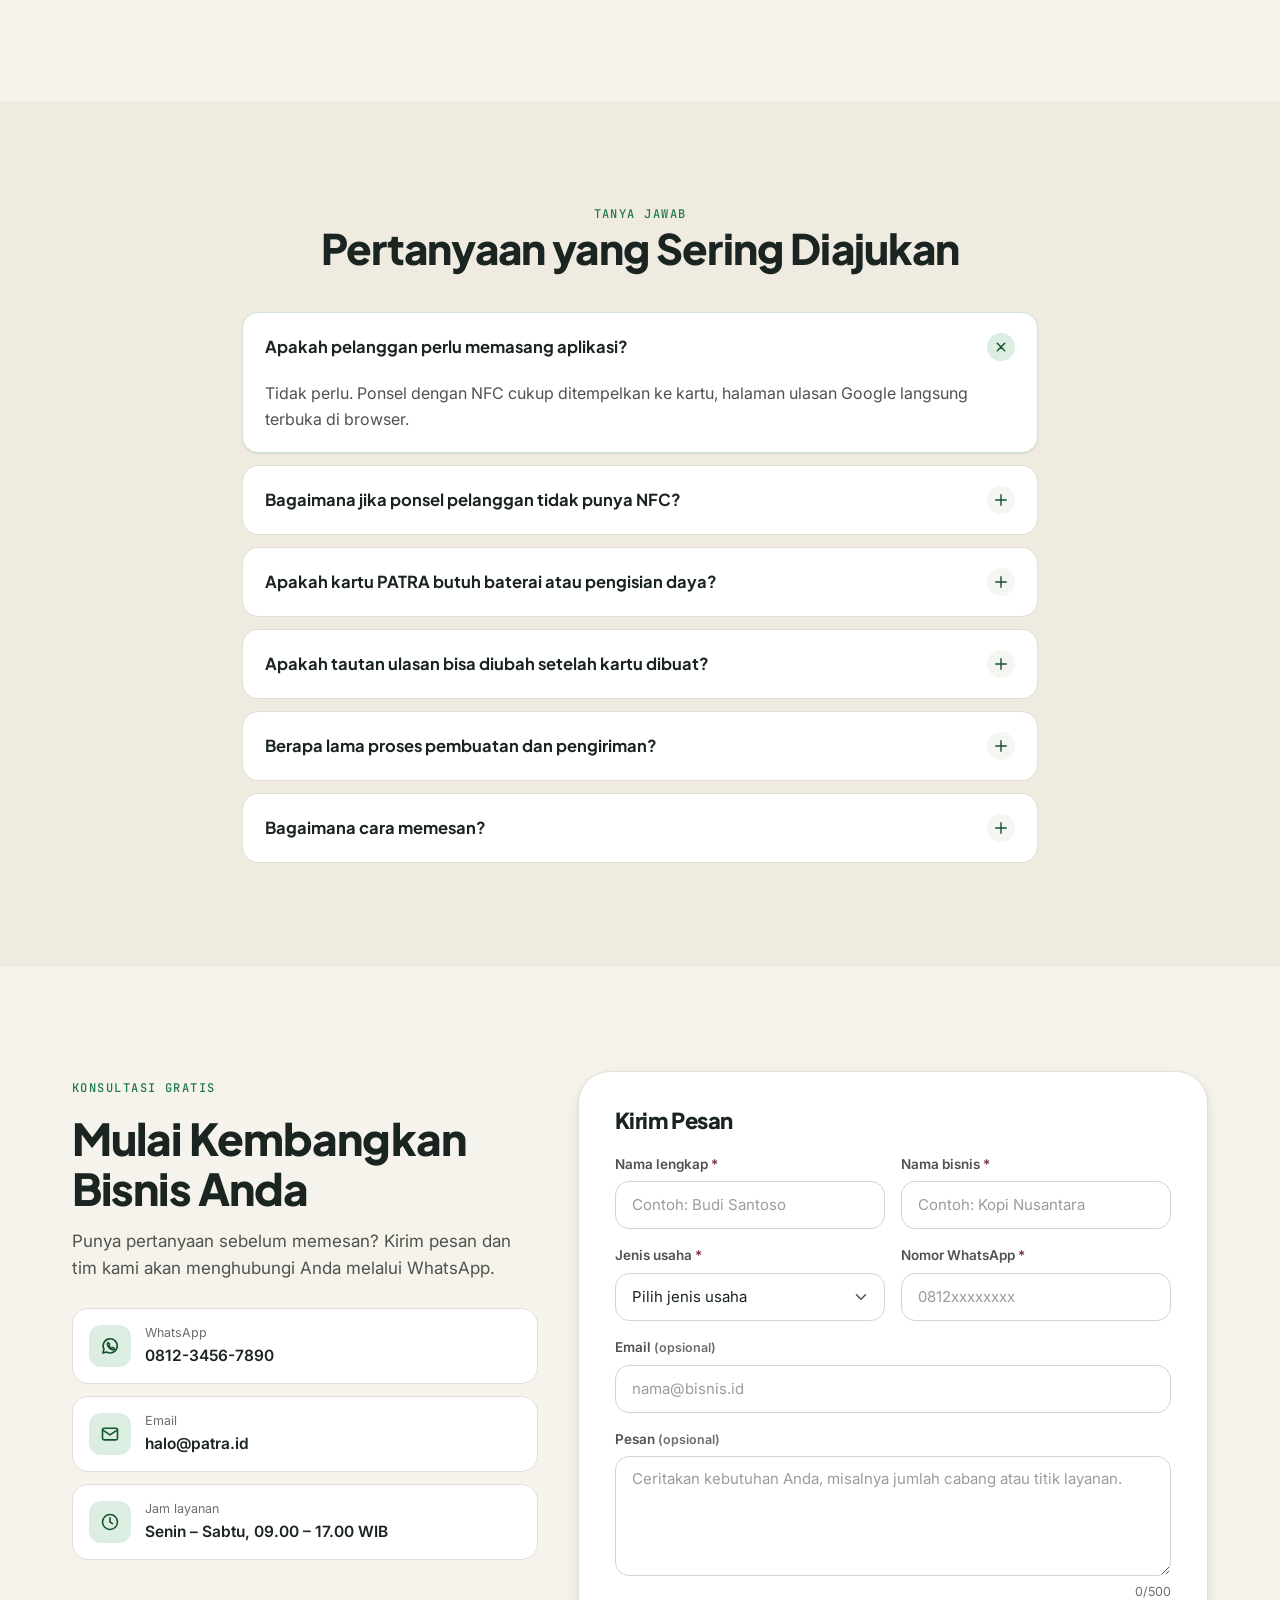
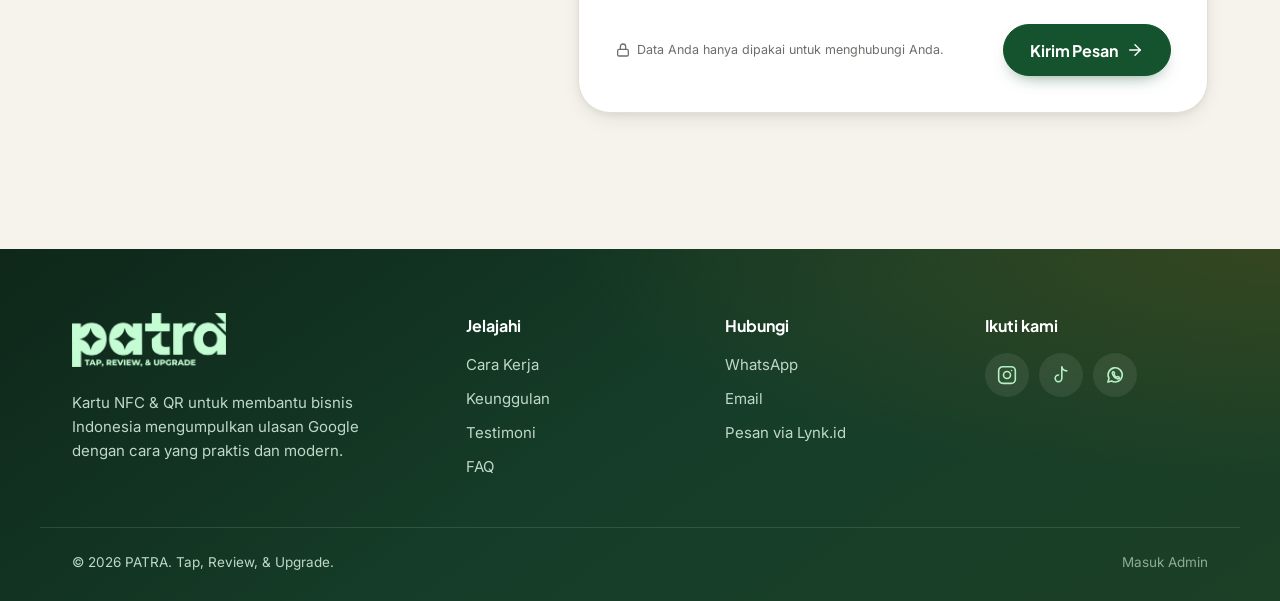
==== commit f0954a89: "Rapikan jarak & isi section dari Mode Edit - Hapus label kecil di atas judul (5 section), label "Lan" ====
--- a/index.html
+++ b/index.html
@@ -19,7 +19,7 @@
   <link rel="preconnect" href="https://script.googleusercontent.com" crossorigin>
   <link rel="stylesheet" href="https://fonts.googleapis.com/css2?family=Inter:wght@400;500;600&family=JetBrains+Mono:wght@500&family=Plus+Jakarta+Sans:ital,wght@0,600;0,700;0,800;1,800&display=swap">
   <link rel="stylesheet" href="assets/css/base.css">
-  <link rel="stylesheet" href="assets/css/landing.css?v=20261122l">
+  <link rel="stylesheet" href="assets/css/landing.css?v=20261122m">
 </head>
 <body>
   <a class="skip-link" href="#main">Langsung ke konten</a>
@@ -94,11 +94,6 @@
             <a class="btn btn--primary btn--lg" data-order data-pos="hero" href="https://lynk.id/patra" target="_blank" rel="noopener">Pesan Sekarang <i data-ic="arrow-right"></i></a>
             <a class="btn btn--outline btn--lg" data-wa data-pos="hero" href="#" target="_blank" rel="noopener"><i data-ic="whatsapp"></i> Tanya via WhatsApp</a>
           </div>
-          <ul class="hero__minis reveal" role="list">
-            <li><span class="mini-ic"><i data-ic="zap"></i></span><span><b>Praktis</b>Langsung aktif</span></li>
-            <li><span class="mini-ic"><i data-ic="smartphone"></i></span><span><b>Tanpa Aplikasi</b>iOS &amp; Android</span></li>
-            <li><span class="mini-ic"><i data-ic="gem"></i></span><span><b>Modern</b>Desain premium</span></li>
-          </ul>
         </div>
 
         <div class="hero__visual reveal">
@@ -118,7 +113,6 @@
     <section class="section section--alt" id="masalah">
       <div class="container">
         <header class="sec-head reveal">
-          <span class="eyebrow">Diagnosa reputasi</span>
           <h2>Mengapa Bisnis Bagus Kurang Ulasan?</h2>
           <p>Banyak pelanggan puas, tapi hanya sedikit yang meluangkan waktu menulis ulasan. Bukan karena tidak mau, melainkan karena prosesnya terlalu panjang.</p>
         </header>
@@ -146,7 +140,6 @@
       <div class="container">
         <header class="sec-head sec-head--split reveal">
           <div>
-            <span class="eyebrow">Fitur utama</span>
             <h2>Keunggulan Kartu PATRA</h2>
           </div>
           <p>Dirancang untuk dipakai setiap hari di meja kasir, resepsionis, atau meja makan — kuat, rapi, dan mudah dipahami siapa saja.</p>
@@ -166,7 +159,6 @@
         <div class="band reveal">
           <div class="band__glow" aria-hidden="true"></div>
           <header class="band__head">
-            <span class="eyebrow eyebrow--mint">Alur 3 langkah</span>
             <h2>Cara Kerja Kartu PATRA</h2>
             <p>Mekanisme sederhana yang mengubah pelanggan puas menjadi ulasan nyata.</p>
           </header>
@@ -174,21 +166,18 @@
             <li class="step">
               <span class="step__num">1</span>
               <span class="step__ic"><i data-ic="tap"></i></span>
-              <span class="step__k">Langkah 01</span>
               <h3>TAP</h3>
               <p>Pelanggan menempelkan ponsel ke kartu PATRA — atau memindai kode QR-nya.</p>
             </li>
             <li class="step">
               <span class="step__num">2</span>
               <span class="step__ic"><i data-ic="star"></i></span>
-              <span class="step__k">Langkah 02</span>
               <h3>REVIEW</h3>
               <p>Halaman ulasan Google bisnis Anda terbuka otomatis. Tinggal beri bintang dan tulis.</p>
             </li>
             <li class="step">
               <span class="step__num">3</span>
               <span class="step__ic"><i data-ic="trending-up"></i></span>
-              <span class="step__k">Langkah 03</span>
               <h3>UPGRADE</h3>
               <p>Ulasan bertambah, reputasi naik, bisnis Anda lebih mudah ditemukan di Google.</p>
             </li>
@@ -204,9 +193,8 @@
     <section class="section" id="usaha">
       <div class="container">
         <header class="sec-head sec-head--center reveal">
-          <span class="eyebrow">Ekosistem penerapan</span>
           <h2>Dirancang untuk Segala Jenis Usaha</h2>
-          <p>Di mana pun pelanggan Anda dilayani, di situ kartu PATRA bekerja.</p>
+          <p>Dimana pun pelanggan Anda dilayani, di situ kartu PATRA bekerja.</p>
         </header>
         <ul class="biz-grid" role="list">
           <li class="biz reveal"><span class="biz__ic"><i data-ic="utensils"></i></span><b>Restoran</b><span>Di meja makan</span></li>
@@ -230,7 +218,7 @@
             <span class="cta__qr"><img src="assets/img/qr.svg" alt=""></span>
           </div>
           <div class="cta__copy">
-            <h2>Siap Panen Ulasan Google?</h2>
+            <h2>Siap Panen Ulasan?</h2>
             <p>Pilih kartu PATRA untuk bisnis Anda. Detail produk, harga, dan pembayaran tersedia di halaman pemesanan kami.</p>
           </div>
           <div class="cta__act">
@@ -246,7 +234,6 @@
       <div class="container">
         <header class="sec-head sec-head--split reveal">
           <div>
-            <span class="eyebrow">Kisah sukses mitra</span>
             <h2>Apa Kata Pemilik Usaha</h2>
           </div>
           <div class="slider-nav">
@@ -384,5 +371,7 @@
   <script src="assets/js/config.js" defer></script>
   <script src="assets/js/core.js" defer></script>
   <script src="assets/js/landing.js?v=20261122l" defer></script>
+  <!-- Mode Edit UI: alat lokal, hanya di localhost dengan ?edit (filenya tidak di-deploy) -->
+  <script>if (/^(localhost|127\.0\.0\.1)$/.test(location.hostname) && /[?&]edit\b/.test(location.search)) document.body.appendChild(Object.assign(document.createElement('script'), { src: 'assets/js/edit-mode.js?' + Date.now() }));</script>
 </body>
 </html>
--- a/assets/css/landing.css
+++ b/assets/css/landing.css
@@ -13,15 +13,17 @@
 
 .sec-head { display: flex; flex-direction: column; gap: 12px; margin-bottom: 40px; max-width: 640px; }
 .sec-head h2 { font-size: clamp(28px, 4.2vw, 42px); font-weight: 800; }
-.sec-head p { color: var(--text-2); font-size: 17px; }
+.sec-head > h2 { margin-top: -12px; }
+.sec-head p { color: var(--text-2); font-size: 17px; margin-top: 13px; }
 .sec-head--center { text-align: center; align-items: center; margin-left: auto; margin-right: auto; }
+@media (min-width: 768px) { .sec-head--center > h2 { width: 696px; } }   /* judul satu baris; di HP tetap ikut lebar layar */
 .sec-head--split { max-width: none; }
+.sec-head--split h2 { margin-bottom: 20px; }
 @media (min-width: 900px) {
   .sec-head--split { flex-direction: row; justify-content: space-between; align-items: flex-end; gap: 48px; }
   .sec-head--split > p { max-width: 420px; }
 }
 .eyebrow--burgundy { color: var(--burgundy); }
-.eyebrow--mint { color: var(--mint); }
 
 /* Muncul saat digulir */
 .reveal { opacity: 0; transform: translateY(14px); transition: opacity .5s var(--ease-out), transform .5s var(--ease-out); transition-delay: var(--d, 0ms); }
@@ -146,18 +148,12 @@
   border-radius: 46% 54% 42% 58% / 52% 40% 60% 48%; filter: blur(2px); }
 .hero__grid { position: relative; z-index: 1; display: grid; gap: 48px; align-items: center; }
 .hero__copy { display: flex; flex-direction: column; gap: 20px; align-items: flex-start; }
-.hero__title { font-size: clamp(38px, 8.6vw, 72px); font-weight: 800; letter-spacing: -.035em; line-height: 1.04; }
+.hero__title { font-size: clamp(38px, 8.6vw, 72px); font-weight: 800; letter-spacing: -.035em; line-height: 1.04; margin-bottom: 30px; }
 .hero__title em { font-style: italic; color: var(--green); }
-.hero__sub { font-size: 18px; color: var(--text-2); max-width: 540px; }
-.hero__ctas { display: flex; flex-wrap: wrap; gap: 12px; width: 100%; }
+.hero__sub { font-size: 18px; color: var(--text-2); max-width: 540px; margin-bottom: 6px; }
+.hero__ctas { display: flex; flex-wrap: wrap; gap: 20px; width: 100%; margin-top: 5px; }
 .hero__ctas .btn { flex: 1 1 220px; }
 @media (min-width: 560px) { .hero__ctas .btn { flex: 0 0 auto; } }
-.hero__minis { display: grid; grid-template-columns: repeat(3, minmax(0, 1fr)); gap: 10px; padding: 0; margin: 8px 0 0; list-style: none; width: 100%; max-width: 520px; }
-.hero__minis li { display: flex; align-items: center; gap: 10px; font-size: 12.5px; color: var(--text-3); line-height: 1.3; }
-.hero__minis b { display: block; color: var(--text); font-size: 13.5px; font-family: var(--font-head); }
-.mini-ic { flex: none; width: 36px; height: 36px; border-radius: 50%; display: grid; place-items: center; background: var(--green-tint); color: var(--forest); }
-.mini-ic .ic { width: 17px; height: 17px; }
-@media (max-width: 420px) { .hero__minis li { flex-direction: column; align-items: flex-start; } }
 
 .hero__visual { display: flex; justify-content: center; }
 .pcard-stage { position: relative; width: min(82vw, 420px); aspect-ratio: 1; perspective: 1100px; }
@@ -232,7 +228,6 @@
 .step__num { position: absolute; right: 20px; top: 16px; font-family: var(--font-head); font-weight: 800; font-size: 56px; line-height: 1; color: rgba(180, 242, 196, .1); }
 .step__ic { width: 52px; height: 52px; border-radius: 50%; display: grid; place-items: center; background: var(--mint-logo); color: var(--forest-ink); margin-bottom: 10px; }
 .step__ic .ic { width: 24px; height: 24px; }
-.step__k { font-family: var(--font-mono); font-size: 11.5px; letter-spacing: .14em; text-transform: uppercase; color: var(--mint); }
 .step h3 { color: #fff; font-size: 22px; font-weight: 800; letter-spacing: .02em; }
 .step p { color: var(--on-dark-2); font-size: 15px; }
 @media (min-width: 860px) {
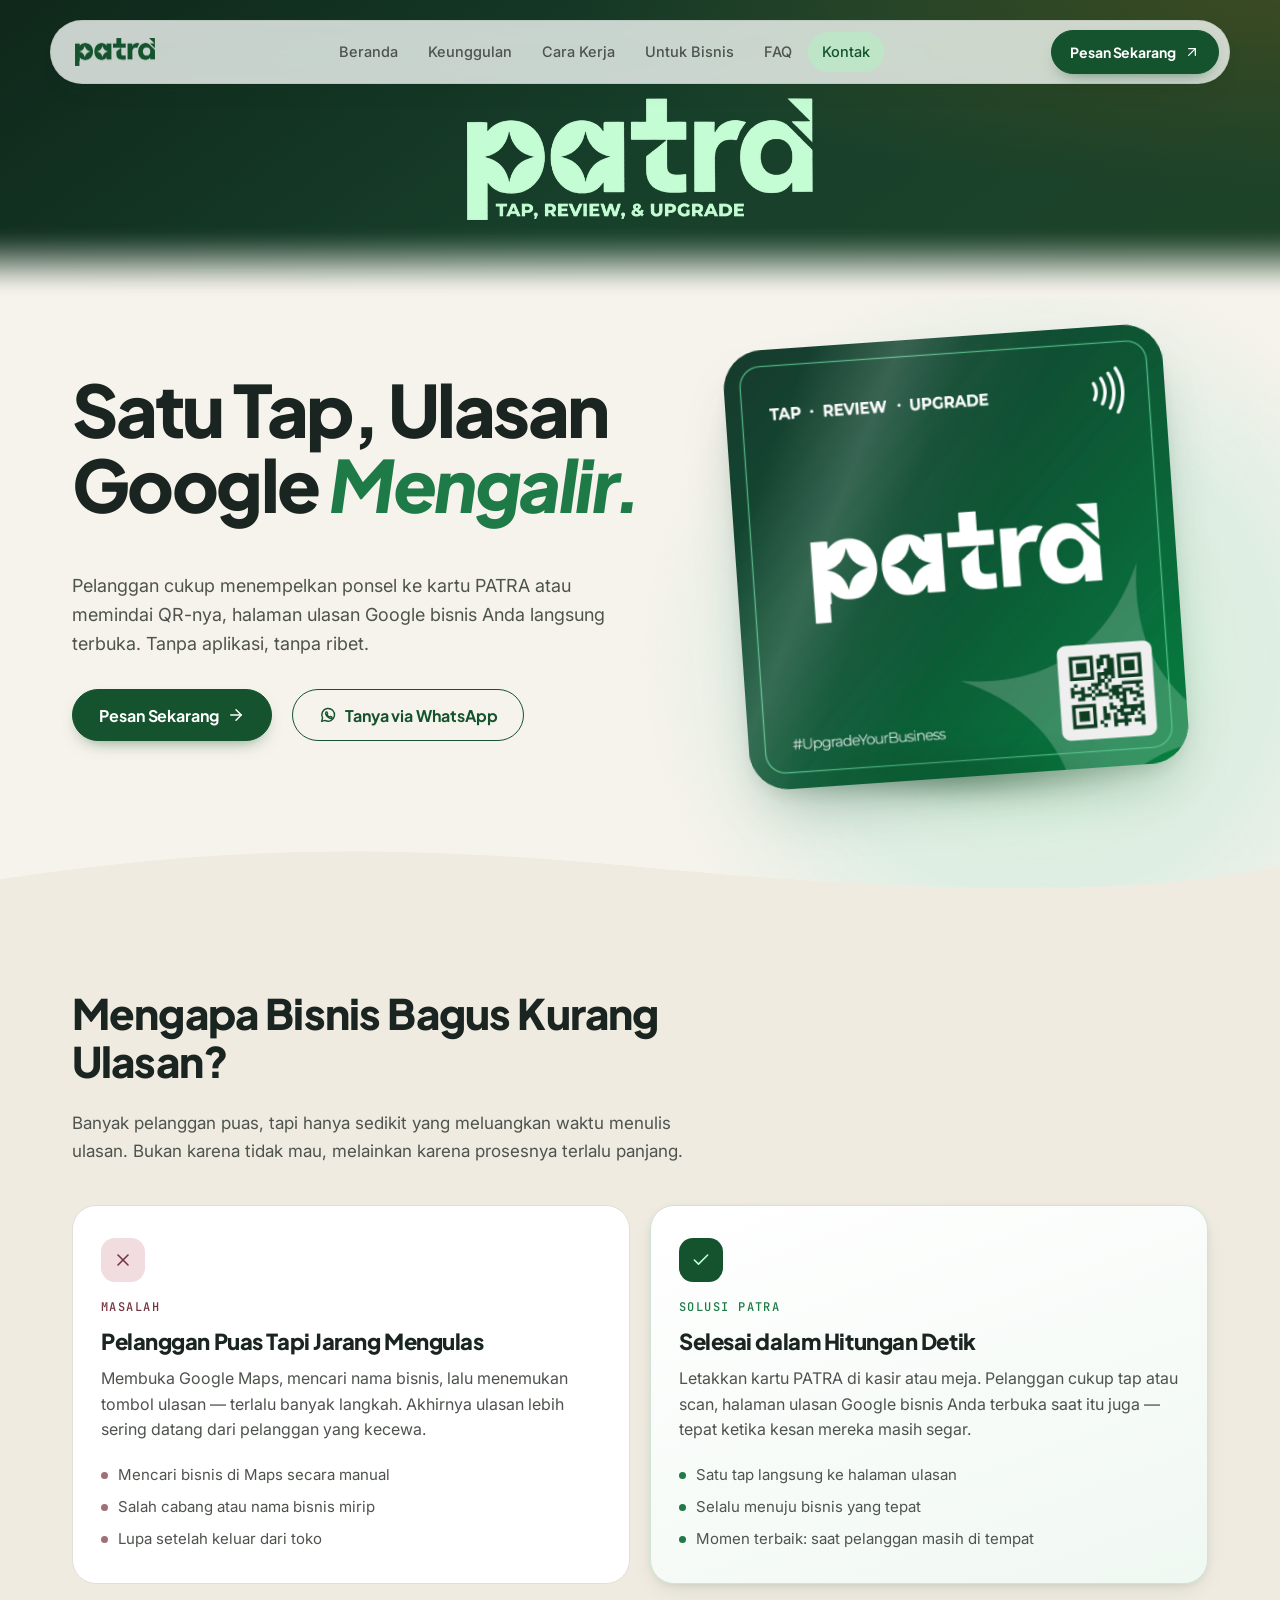
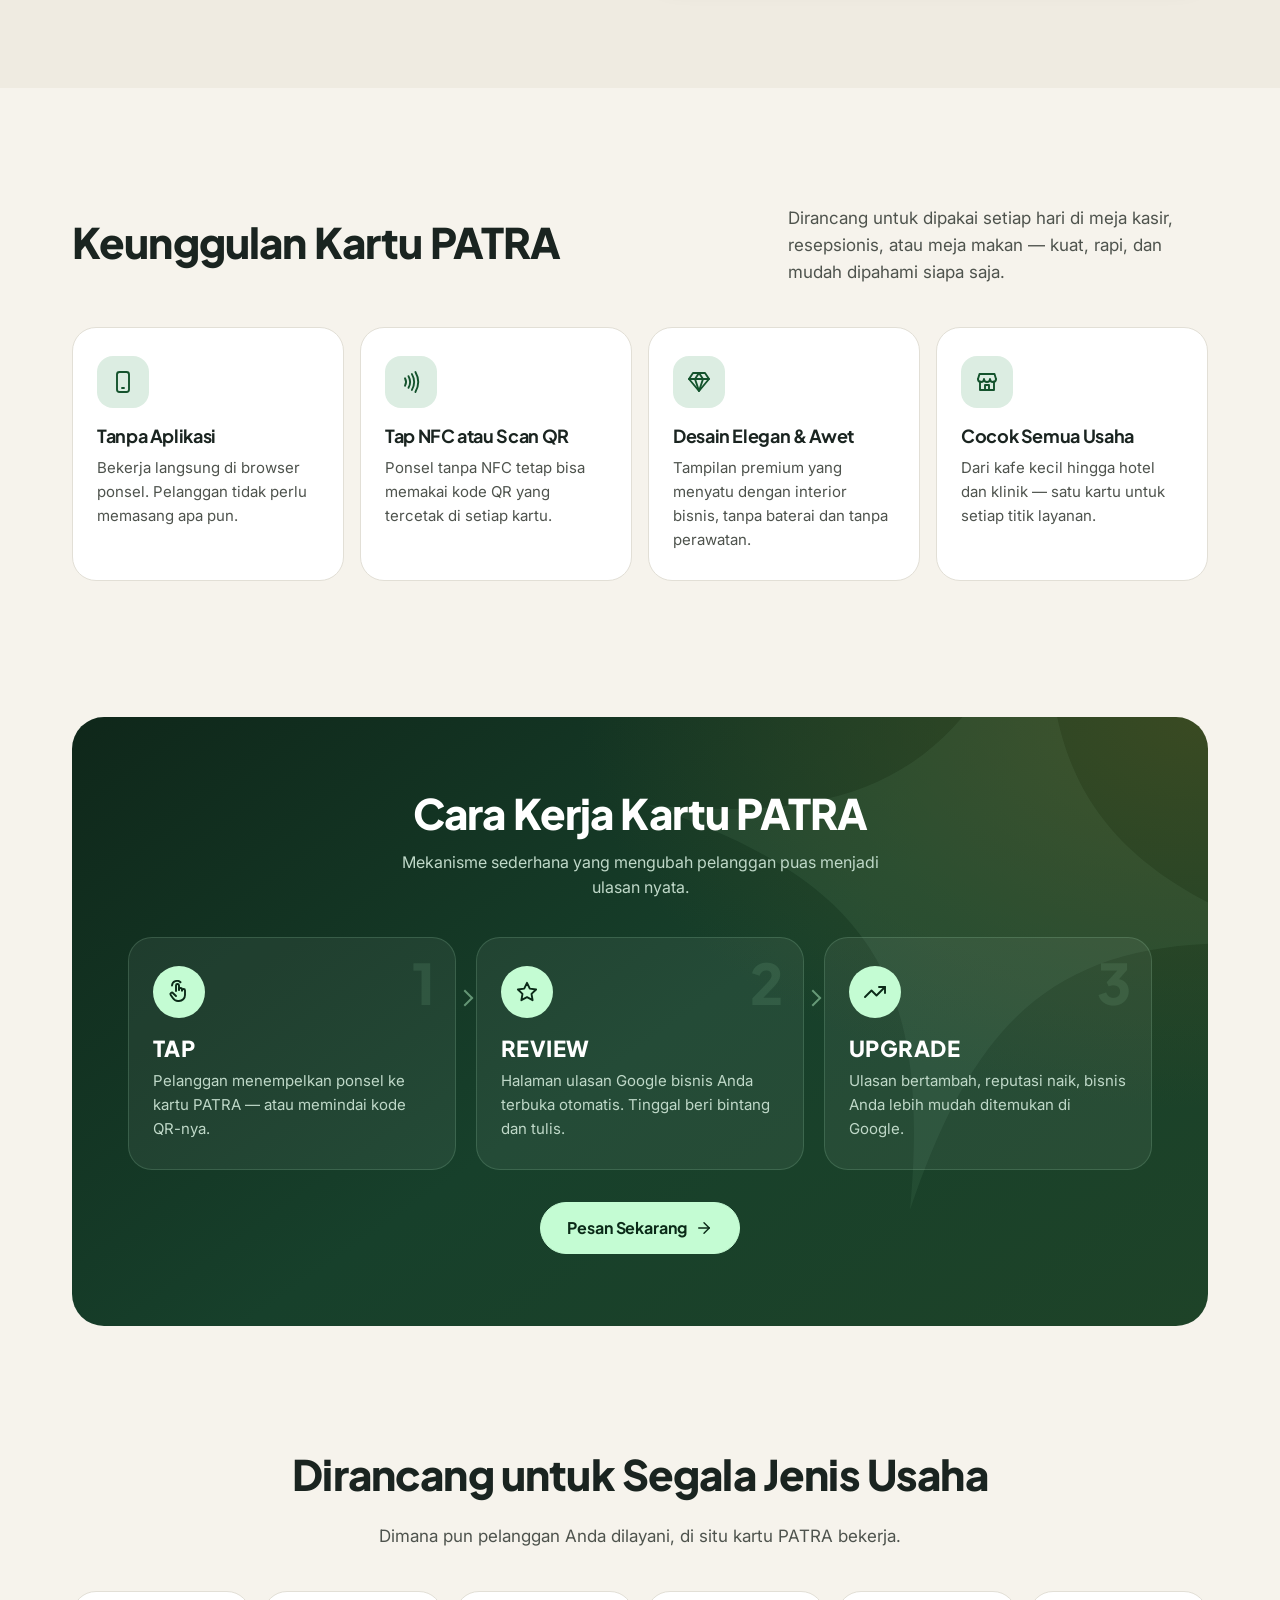
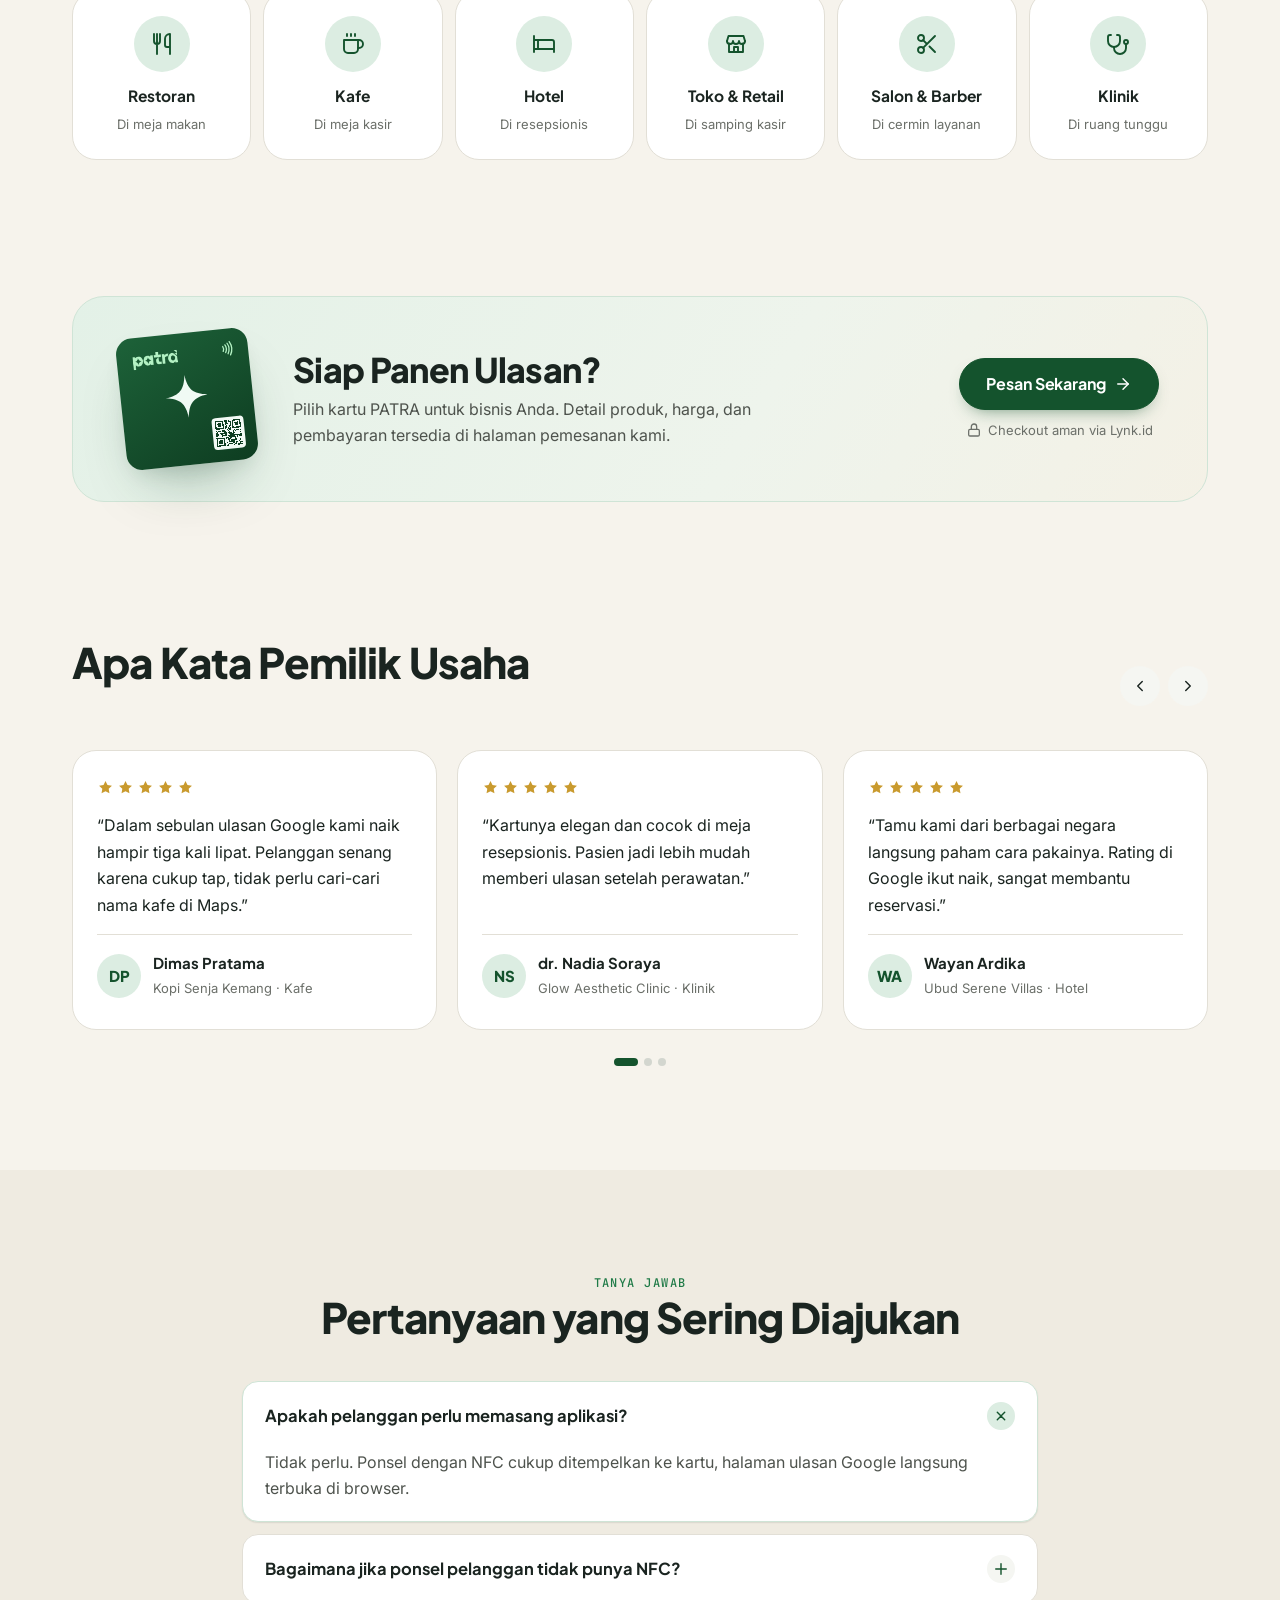
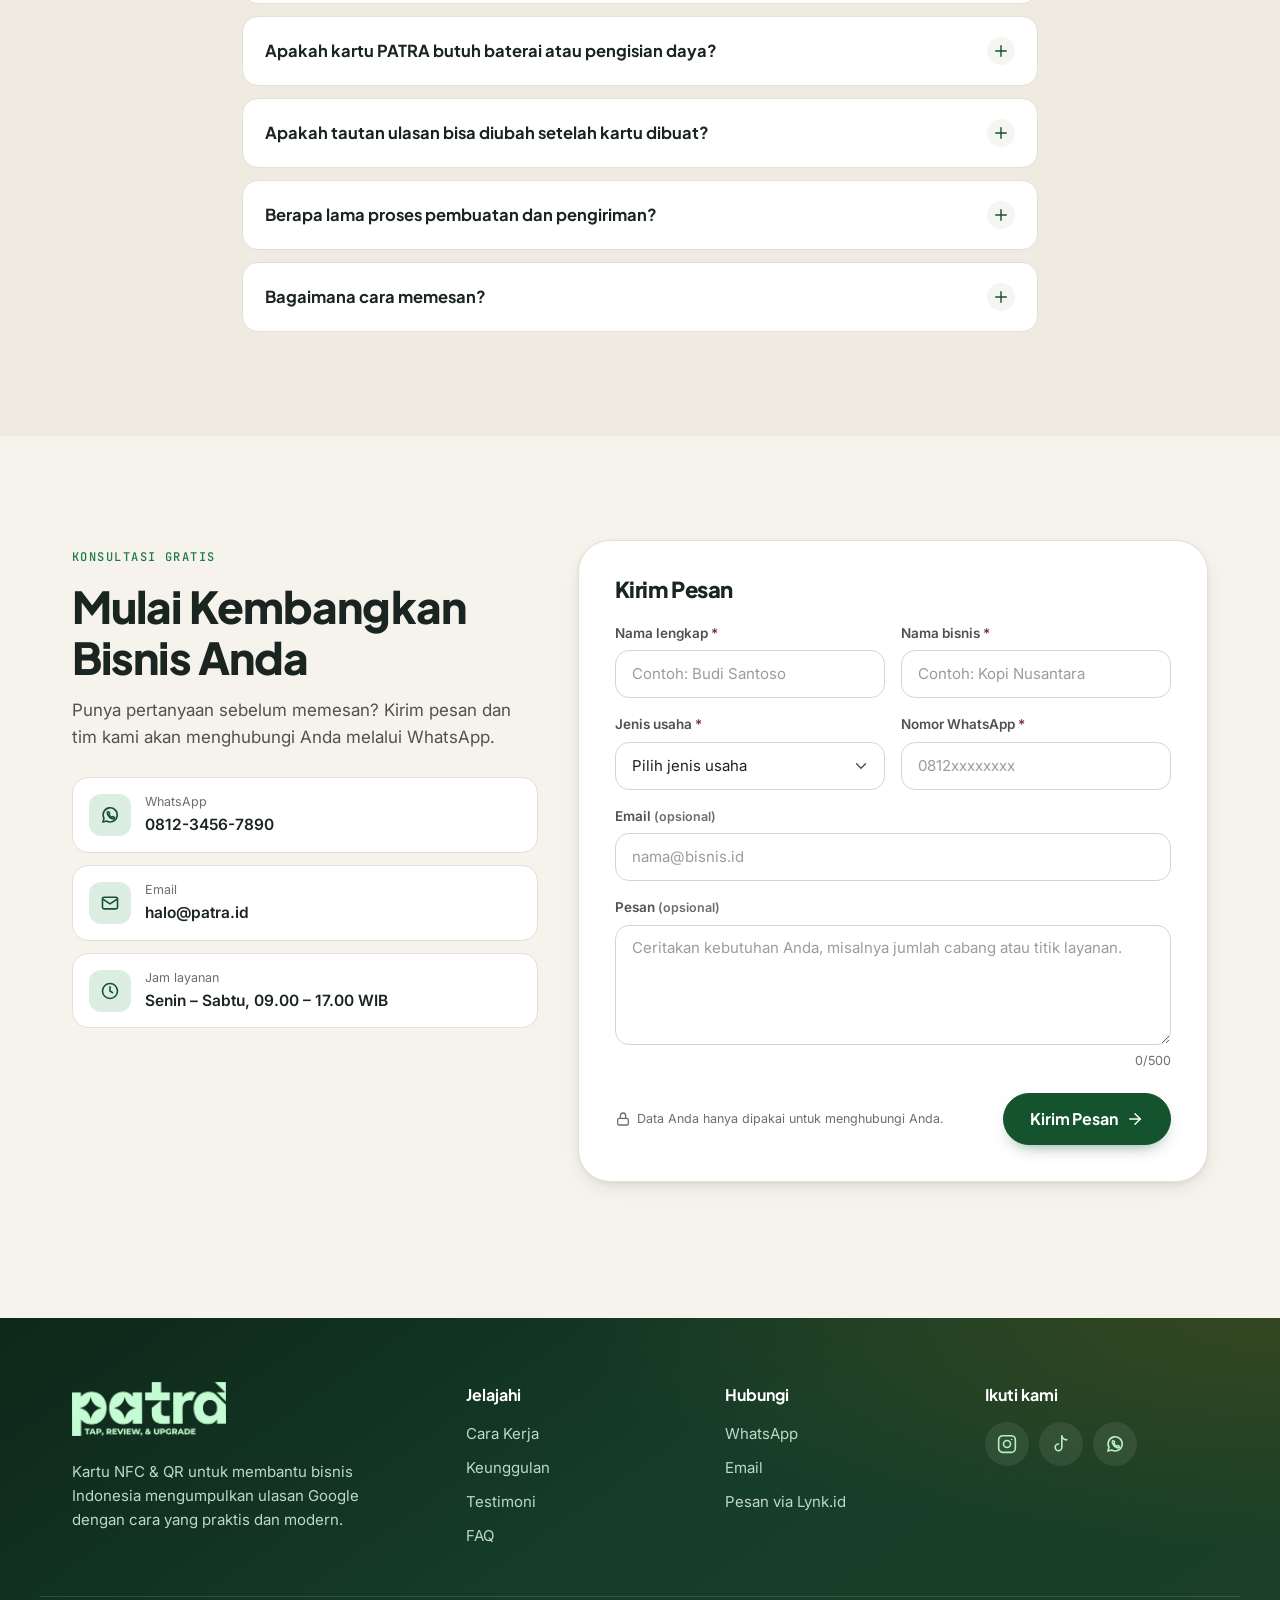
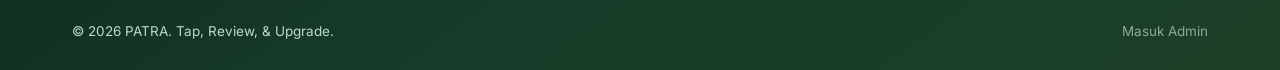
==== commit 53685225: "Panggung video logo lebih pendek, ukuran logo otomatis - Tinggi panggung 240–330px (dulu satu layar " ====
--- a/index.html
+++ b/index.html
@@ -19,7 +19,7 @@
   <link rel="preconnect" href="https://script.googleusercontent.com" crossorigin>
   <link rel="stylesheet" href="https://fonts.googleapis.com/css2?family=Inter:wght@400;500;600&family=JetBrains+Mono:wght@500&family=Plus+Jakarta+Sans:ital,wght@0,600;0,700;0,800;1,800&display=swap">
   <link rel="stylesheet" href="assets/css/base.css">
-  <link rel="stylesheet" href="assets/css/landing.css?v=20261122m">
+  <link rel="stylesheet" href="assets/css/landing.css?v=20261122q">
 </head>
 <body>
   <a class="skip-link" href="#main">Langsung ke konten</a>
@@ -69,16 +69,9 @@
          Bukan splash: tidak mengunci scroll, tidak menyembunyikan header, tidak ada teks di atasnya.
          Diputar sekali tiap halaman dibuka lalu berhenti di frame akhir (logo utuh). -->
     <section class="brand-stage" id="top" aria-label="Animasi logo PATRA: Tap, Review, &amp; Upgrade">
-      <video id="brandVideo" class="brand-stage__video" muted playsinline preload="auto" poster="assets/img/intro-poster.jpg" aria-hidden="true"></video>
-      <script>
-        /* Pilih video sesuai orientasi & mulai unduh sedini mungkin (sebelum CSS/JS lain selesai) */
-        (function (v) {
-          var tall = matchMedia('(orientation: portrait)').matches;
-          var still = matchMedia('(prefers-reduced-motion: reduce)').matches;
-          v.src = 'assets/video/patra-logo-reveal-' + (tall ? 'portrait' : 'desktop') + '.mp4';
-          if (!still) v.autoplay = true;
-        })(document.getElementById('brandVideo'));
-      </script>
+      <video id="brandVideo" class="brand-stage__video" src="assets/video/patra-logo-reveal-desktop.mp4" muted playsinline preload="auto" poster="assets/img/intro-poster.jpg" aria-hidden="true"></video>
+      <!-- Autoplay langsung, kecuali pengunjung membatasi animasi (reduced motion) -->
+      <script>if (!matchMedia('(prefers-reduced-motion: reduce)').matches) document.getElementById('brandVideo').autoplay = true;</script>
       <img class="brand-stage__still" id="brandStill" alt="" aria-hidden="true">
       <span class="logo logo--lockup brand-stage__fallback" aria-hidden="true"></span>
     </section>
@@ -370,7 +363,7 @@
 
   <script src="assets/js/config.js" defer></script>
   <script src="assets/js/core.js" defer></script>
-  <script src="assets/js/landing.js?v=20261122l" defer></script>
+  <script src="assets/js/landing.js?v=20261122n" defer></script>
   <!-- Mode Edit UI: alat lokal, hanya di localhost dengan ?edit (filenya tidak di-deploy) -->
   <script>if (/^(localhost|127\.0\.0\.1)$/.test(location.hostname) && /[?&]edit\b/.test(location.search)) document.body.appendChild(Object.assign(document.createElement('script'), { src: 'assets/js/edit-mode.js?' + Date.now() }));</script>
 </body>
--- a/assets/css/landing.css
+++ b/assets/css/landing.css
@@ -31,40 +31,53 @@
 .no-js .reveal { opacity: 1; transform: none; }
 
 /* ---------- Video logo PATRA: visual utama awal halaman (bukan splash) ---------- */
-/* Framing pakai object-fit: cover, tapi rasio panggung dibatasi per orientasi sehingga yang terpotong
-   hanya latar video, tidak pernah logo/tagline (diukur dari frame video):
-   - Landscape → video 16:9, logo di x 17–81%, y 31–67%. Panggung ≥ 4:3 → sisi terpotong maks. 12,5%.
-   - Portrait  → video 9:16, logo di x 5–94%,  y 41–57%. Panggung ≥ 9:16 → hanya atas/bawah yang terpotong.
-   Tinggi menyisakan sedikit ruang agar konten berikutnya mengintip (ajakan menggulir). */
+/* Panggung pendek (240–330px) → hero ikut terlihat di layar pertama. Logo di video ada di x 17–81%,
+   y 31–67% (tinggi blok logo = 36% tinggi video). Ukuran video dihitung dari ruang kosong di antara
+   bawah header dan awal area pudar, jadi logo selalu utuh & proporsional di semua layar. Tepi video
+   dipudarkan ke latar yang warnanya diambil dari tepi frame video → tidak tampak seperti kotak. */
 .brand-stage {
-  --stage-h: min(max(320px, calc(100vh - 72px)), 75vw);
+  --stage-h: clamp(240px, min(6vw + 220px, 45vh), 330px);
+  --nav-b: calc(var(--nav-top) + var(--nav-h));                  /* bawah header pil */
+  --logo-h: min(var(--stage-h) * .76 - var(--nav-b) - 32px, 27vw); /* 20px di bawah header, 12px sebelum pudar (pudar = 24% bawah); 27vw = logo maks ±85% lebar layar */
+  --video-h: calc(var(--logo-h) / .36);
+  --video-w: calc(var(--video-h) * 16 / 9);
   position: relative; overflow: hidden; isolation: isolate;
   height: var(--stage-h);
-  background: var(--brand-gradient);   /* = warna frame pertama video & poster → tanpa kedip saat memuat */
-}
-@supports (height: 100svh) { .brand-stage { --stage-h: min(max(320px, calc(100svh - 72px)), 75vw); } }
-@media (orientation: portrait) {
-  .brand-stage { --stage-h: min(max(420px, calc(100vh - 96px)), 177.78vw); }
-  @supports (height: 100svh) { .brand-stage { --stage-h: min(max(420px, calc(100svh - 96px)), 177.78vw); } }
-}
-.brand-stage__video, .brand-stage__still { position: absolute; inset: 0; width: 100%; height: 100%; object-fit: cover; object-position: center; transition: opacity .5s ease; }
+  background: var(--brand-gradient);   /* = frame pertama video & poster (gelap) → tanpa kedip saat memuat */
+}
+@supports (height: 100svh) { .brand-stage { --stage-h: clamp(240px, min(6vw + 220px, 45svh), 330px); } }
+/* Video menjadi terang dalam 0,5 dtk pertama → latar ikut terang bersamaan. Warna = kolom tepi kiri
+   (::before) & kanan (::after) frame akhir video, dibaurkan ke tengah → menyambung mulus dengan tepi video. */
+.brand-stage::before, .brand-stage::after { content: ""; position: absolute; z-index: -1; inset: 0; opacity: 0; transition: opacity .5s ease-out; }
+.brand-stage::before { background: linear-gradient(to bottom, #1e3f30, #204636 25%, #28583f 50%, #3b734d 75%, #488555); }
+.brand-stage::after {
+  background: linear-gradient(to bottom, #73883c, #5b7c40 25%, #3a6d48 50%, #2a684c 75%, #29664b);
+  -webkit-mask-image: linear-gradient(to right, transparent 25%, #000 75%); mask-image: linear-gradient(to right, transparent 25%, #000 75%);
+}
+.brand-stage.is-lit::before, .brand-stage.is-lit::after, .brand-stage.is-done::before, .brand-stage.is-done::after { opacity: 1; }
+.brand-stage__video, .brand-stage__still {
+  position: absolute; left: 50%; top: calc(var(--nav-b) + 20px - var(--video-h) * .31); transform: translateX(-50%);
+  width: var(--video-w); max-width: none; height: var(--video-h); object-fit: cover;
+  -webkit-mask-image: linear-gradient(to right, transparent, #000 14%, #000 86%, transparent), linear-gradient(to bottom, transparent, #000 12%, #000 88%, transparent);
+          mask-image: linear-gradient(to right, transparent, #000 14%, #000 86%, transparent), linear-gradient(to bottom, transparent, #000 12%, #000 88%, transparent);
+  -webkit-mask-composite: source-in; mask-composite: intersect;
+  transition: opacity .5s ease;
+}
 .brand-stage__still { opacity: 0; transition: none; }   /* piksel identik dgn frame akhir → tukar seketika */
 .brand-stage.is-done .brand-stage__still { opacity: 1; }
 .brand-stage.is-done .brand-stage__video { visibility: hidden; }
 /* Tepi bawah melebur ke latar halaman: panggung dibuat transparan bertahap (mask), bukan ditimpa
-   lapisan warna → tidak ada tepi lapisan yang bisa tampil sebagai garis. Kurva smoothstep (landai di
-   kedua ujung). Dimulai di bawah tagline (logo berakhir di ±67% tinggi panggung). */
+   lapisan warna → tidak ada garis. Kurva smoothstep; dimulai di bawah tagline. */
 .brand-stage {
-  --fade: min(32%, 260px);
+  --fade: 24%;
   --fade-curve: linear-gradient(to bottom, #000, rgba(0, 0, 0, .972) 10%, rgba(0, 0, 0, .896) 20%, rgba(0, 0, 0, .784) 30%,
     rgba(0, 0, 0, .648) 40%, rgba(0, 0, 0, .5) 50%, rgba(0, 0, 0, .352) 60%, rgba(0, 0, 0, .216) 70%, rgba(0, 0, 0, .104) 80%,
     rgba(0, 0, 0, .028) 90%, transparent);
   -webkit-mask: linear-gradient(#000, #000) top / 100% calc(100% - var(--fade) + 1px) no-repeat, var(--fade-curve) bottom / 100% var(--fade) no-repeat;
           mask: linear-gradient(#000, #000) top / 100% calc(100% - var(--fade) + 1px) no-repeat, var(--fade-curve) bottom / 100% var(--fade) no-repeat;
 }
-/* Cadangan bila video gagal dimuat / autoplay ditolak: logo PATRA statis di latar yang sama */
-.brand-stage__fallback { position: absolute; z-index: 1; left: 50%; top: 50%; width: min(64vw, 520px); height: auto; color: var(--mint-logo); opacity: 0; transform: translate(-50%, -50%) scale(.97); transition: opacity .6s ease, transform .9s var(--ease-out); }
-@media (orientation: portrait) { .brand-stage__fallback { width: min(80vw, 520px); } }
+/* Cadangan bila video gagal dimuat / autoplay ditolak: logo PATRA statis seukuran logo di video */
+.brand-stage__fallback { position: absolute; z-index: 1; left: 50%; top: calc(var(--nav-b) + 20px + var(--logo-h) / 2); width: calc(var(--video-w) * .64); height: auto; color: var(--mint-logo); opacity: 0; transform: translate(-50%, -50%) scale(.97); transition: opacity .6s ease, transform .9s var(--ease-out); }
 .brand-stage.is-fallback .brand-stage__fallback { opacity: 1; transform: translate(-50%, -50%); }
 .brand-stage.is-fallback .brand-stage__video { opacity: 0; }
 
